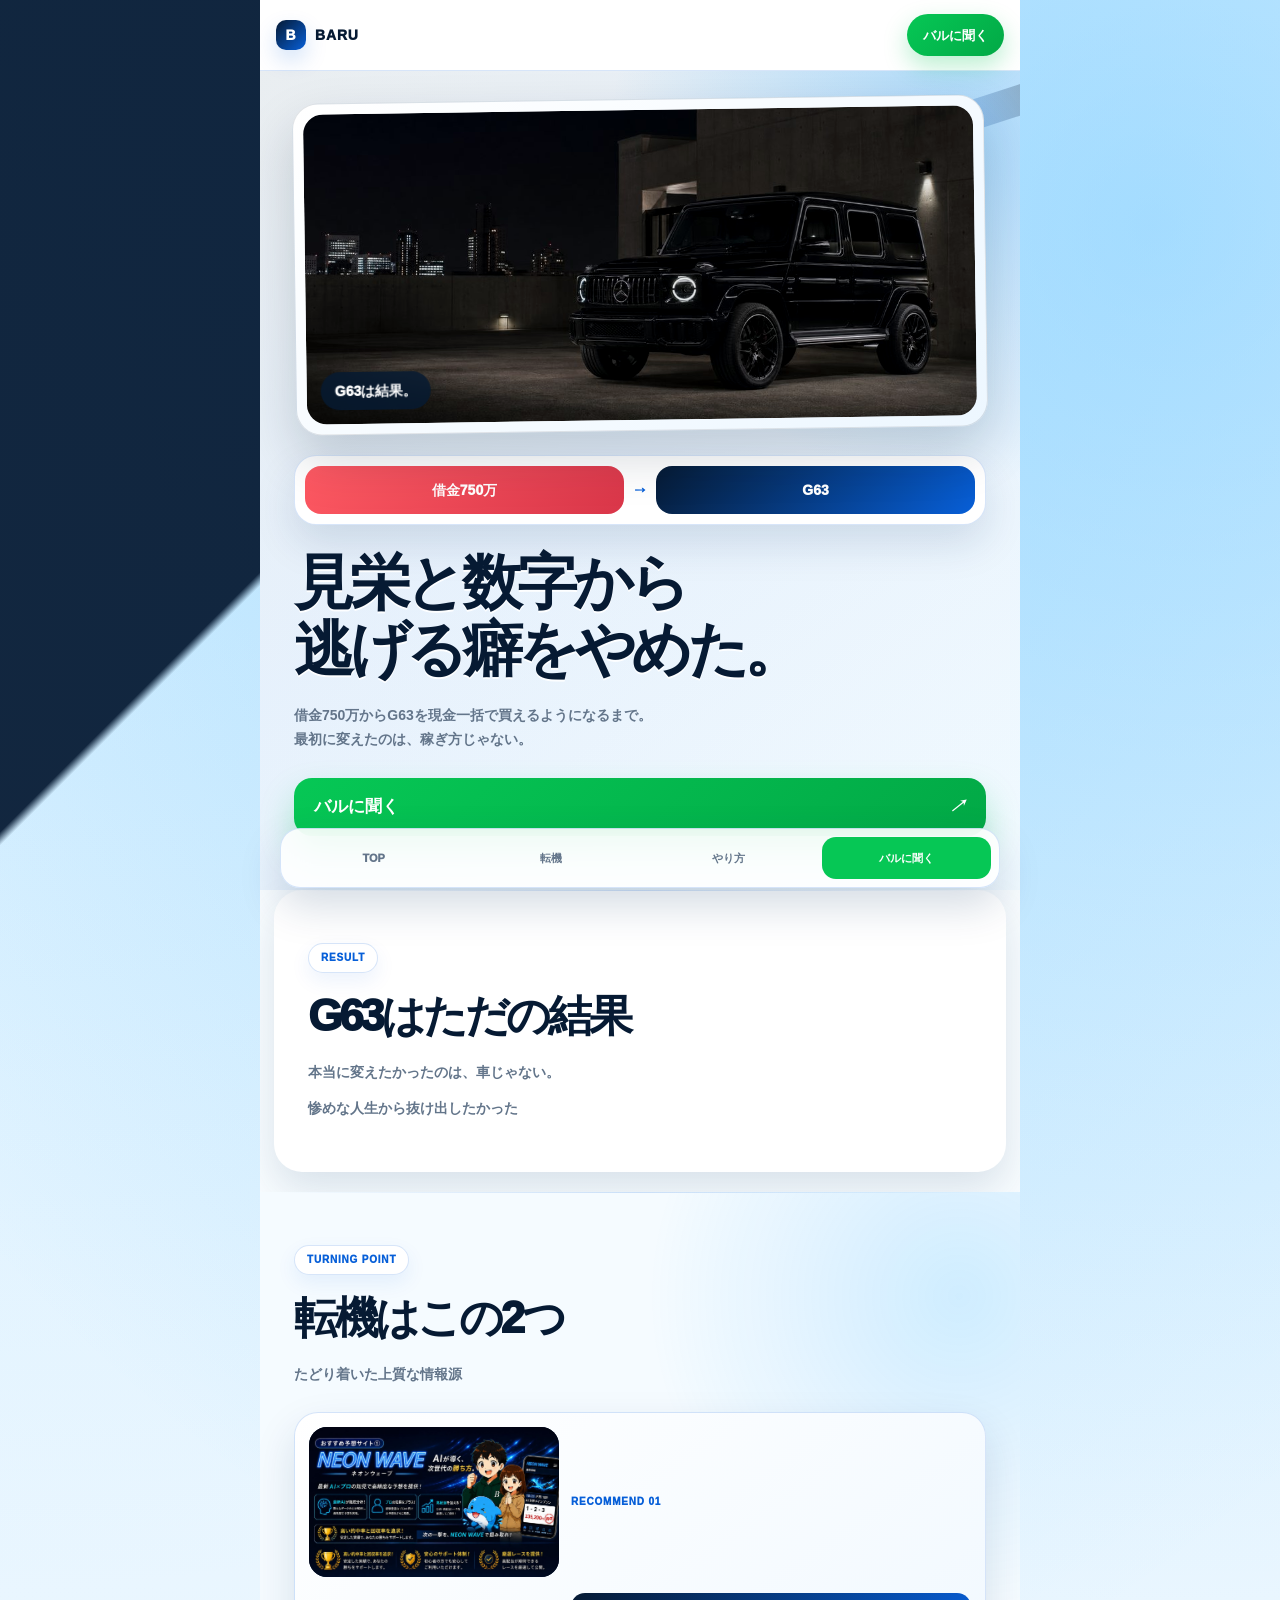
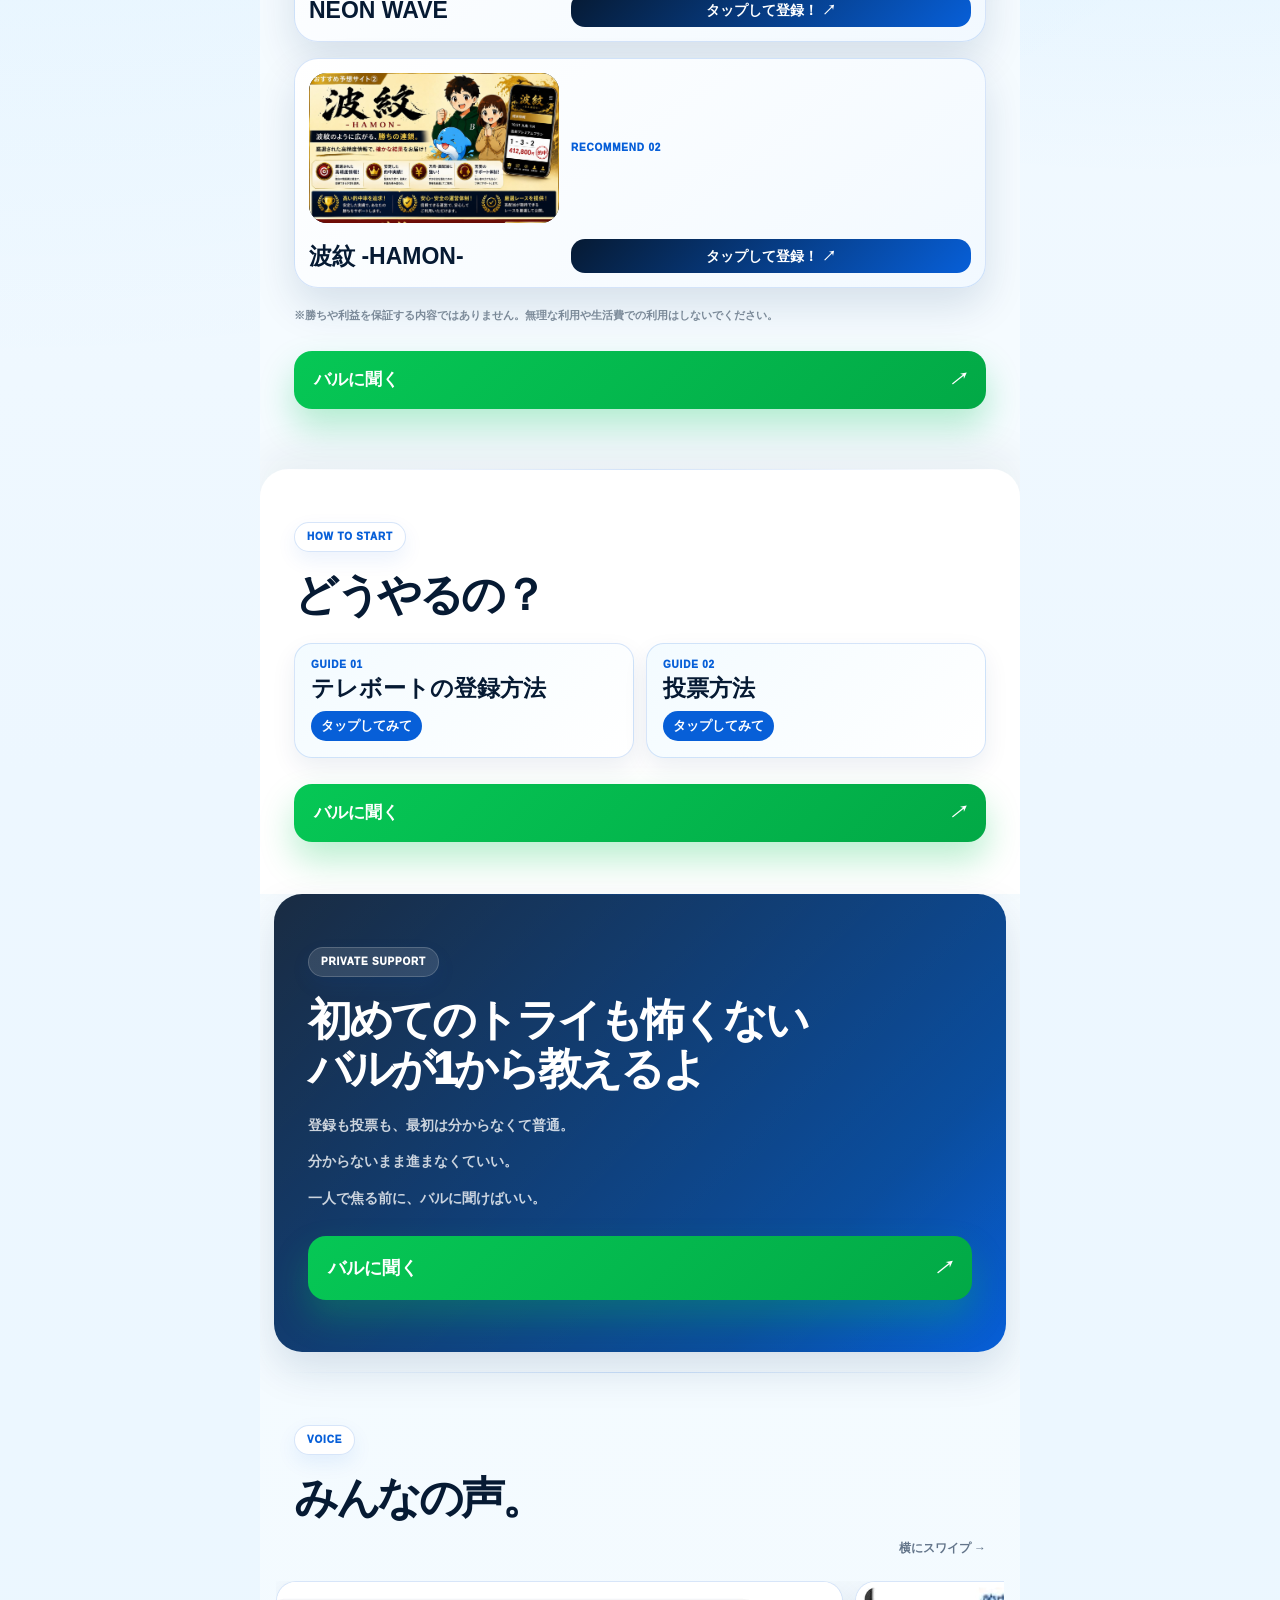
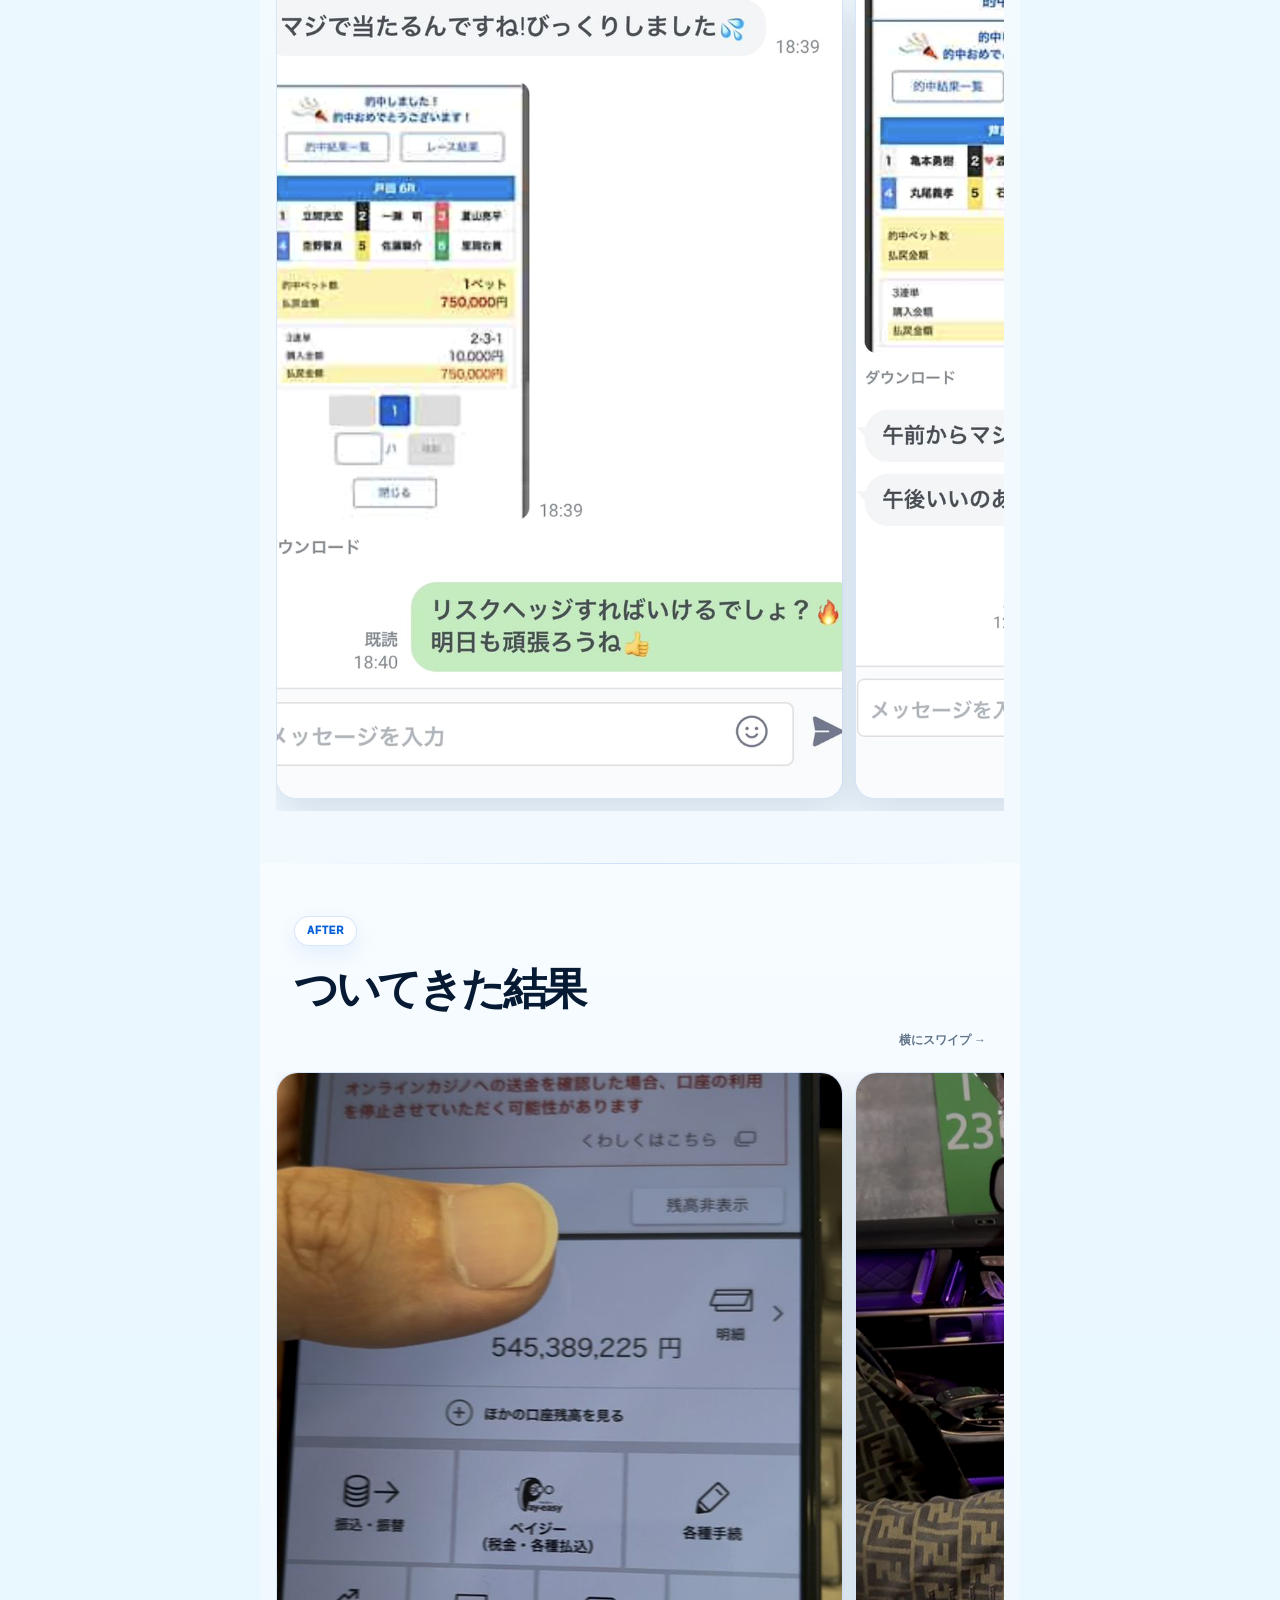
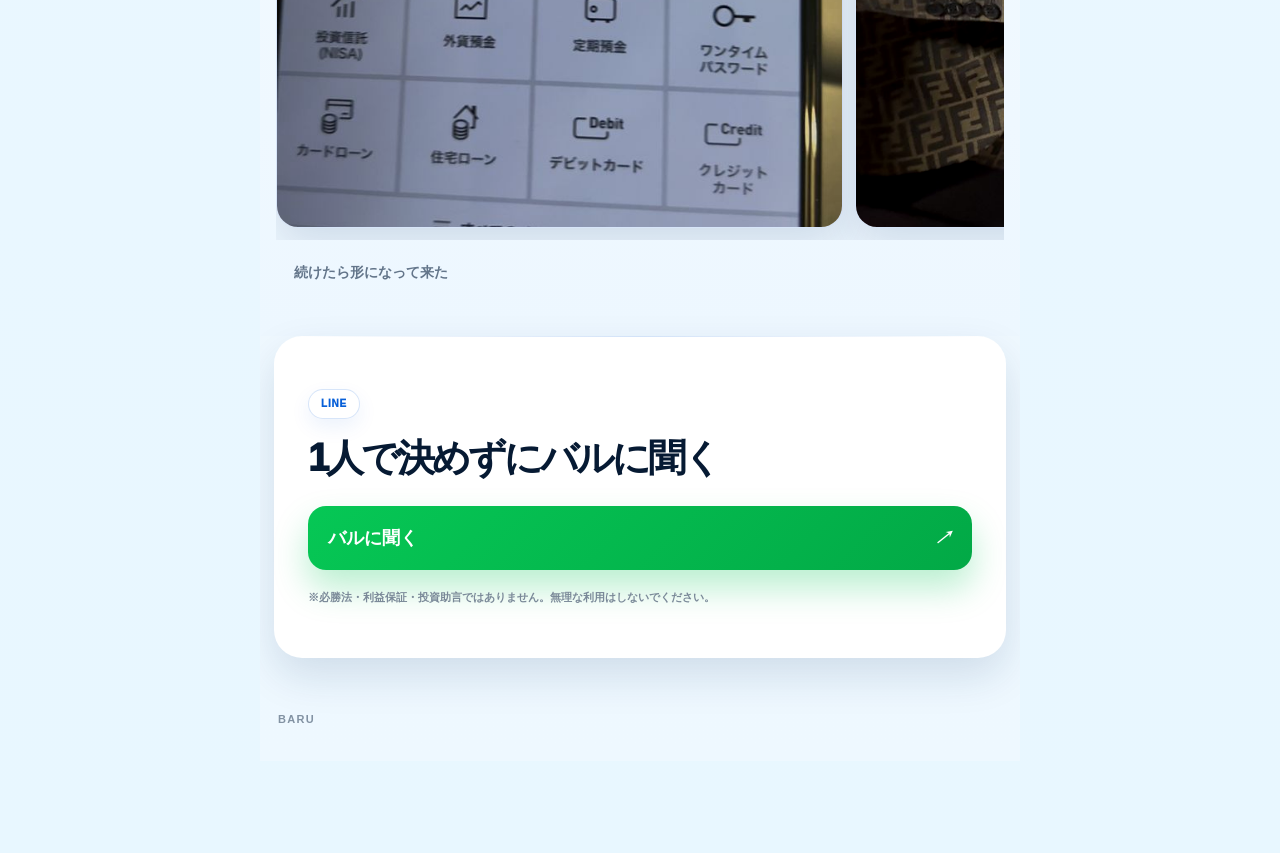
==== index.html @ 42f00b04 "Add files via upload" ====
<!doctype html>
<html lang="ja">
<head>
  <meta charset="utf-8">
  <meta name="viewport" content="width=device-width, initial-scale=1">
  <title>BARU | バルに聞く</title>
  <meta name="description" content="借金750万からG63を現金一括で買えるようになるまで。最初に変えたのは、見栄と数字から逃げる癖だった。">
  <link rel="stylesheet" href="./style.css">
</head>
<body>
  <div class="site-shell">
    <header class="site-header">
      <a class="brand" href="#top"><span>B</span>BARU</a>
      <a class="header-cta" href="https://lin.ee/6KYOaDb" target="_blank" rel="noopener">バルに聞く</a>
    </header>

    <main>
      <section class="hero hero-baru section" id="top">
        <figure class="hero-g63">
          <img src="./hero-g63-v2.jpg" alt="夜のG63">
          <figcaption>G63は結果。</figcaption>
        </figure>
        <div class="hero-ledger">
          <span>借金750万</span>
          <i>→</i>
          <span>G63</span>
        </div>
        <h1>見栄と数字から<br>逃げる癖をやめた。</h1>
        <p class="hero-copy">借金750万からG63を現金一括で買えるようになるまで。<br>最初に変えたのは、稼ぎ方じゃない。</p>
        <a class="primary-cta line-cta" href="https://lin.ee/6KYOaDb" target="_blank" rel="noopener">バルに聞く <i>↗</i></a>
      </section>

      <section class="section result-section">
        <p class="label">RESULT</p>
        <h2>G63はただの結果</h2>
        <div class="copy">
          <p>本当に変えたかったのは、車じゃない。</p>
          <p>惨めな人生から抜け出したかった</p>
        </div>
      </section>

      <section class="section turning-section" id="turning">
        <p class="label">TURNING POINT</p>
        <h2>転機はこの2つ</h2>
        <div class="copy">
          <p>たどり着いた上質な情報源</p>
        </div>

        <div class="recommend-grid">
          <a class="recommend-card" href="https://neon-wave.net/?m=ghxr1" target="_blank" rel="noopener" aria-label="NEON WAVEを見る">
            <figure><img src="./recommend-neon-wave-baru.jpg" alt="NEON WAVE"></figure>
            <small>RECOMMEND 01</small>
            <b>NEON WAVE</b>
            <i>タップして登録！ ↗</i>
          </a>
          <a class="recommend-card recommend-card-top" href="https://hamon-boat.com/?m=hnHxA" target="_blank" rel="noopener" aria-label="波紋を見る">
            <figure><img src="./recommend-hamon-baru.jpg" alt="波紋 HAMON"></figure>
            <small>RECOMMEND 02</small>
            <b>波紋 -HAMON-</b>
            <i>タップして登録！ ↗</i>
          </a>
        </div>
        <p class="safety-note">※勝ちや利益を保証する内容ではありません。無理な利用や生活費での利用はしないでください。</p>
        <a class="primary-cta line-cta" href="https://lin.ee/6KYOaDb" target="_blank" rel="noopener">バルに聞く <i>↗</i></a>
      </section>

      <section class="section how-section" id="how">
        <p class="label">HOW TO START</p>
        <h2>どうやるの？</h2>
        <div class="guide-grid">
          <a class="guide-card" href="./register.html">
            <span>GUIDE 01</span>
            <b>テレボートの登録方法</b>
            <p>タップしてみて</p>
          </a>
          <a class="guide-card" href="./vote.html">
            <span>GUIDE 02</span>
            <b>投票方法</b>
            <p>タップしてみて</p>
          </a>
        </div>
        <a class="primary-cta line-cta" href="https://lin.ee/6KYOaDb" target="_blank" rel="noopener">バルに聞く <i>↗</i></a>
      </section>

      <section class="section support-section" id="support">
        <p class="label">PRIVATE SUPPORT</p>
        <h2>初めてのトライも怖くない<br>バルが1から教えるよ</h2>
        <div class="copy">
          <p>登録も投票も、最初は分からなくて普通。</p>
          <p>分からないまま進まなくていい。</p>
          <p>一人で焦る前に、バルに聞けばいい。</p>
        </div>
        <a class="primary-cta line-cta large" href="https://lin.ee/6KYOaDb" target="_blank" rel="noopener">バルに聞く <i>↗</i></a>
      </section>

      <section class="section voices-section">
        <p class="label">VOICE</p>
        <h2>みんなの声。</h2>
        <p class="swipe-hint">横にスワイプ →</p>
        <div class="voice-slider">
          <figure class="voice-card voice-image-card">
            <img src="./voice-hit-01.jpg" alt="利用者の声 1">
          </figure>
          <figure class="voice-card voice-image-card">
            <img src="./voice-hit-02.jpg" alt="利用者の声 2">
          </figure>
          <figure class="voice-card voice-image-card">
            <img src="./voice-hit-03.jpg" alt="利用者の声 3">
          </figure>
          <figure class="voice-card voice-image-card">
            <img src="./voice-hit-04.jpg" alt="利用者の声 4">
          </figure>
        </div>
      </section>

      <section class="section view-section">
        <p class="label">AFTER</p>
        <h2>ついてきた結果</h2>
        <p class="swipe-hint">横にスワイプ →</p>
        <div class="result-slider">
          <figure class="result-card">
            <img src="./result-balance.jpg" alt="残高画面">
          </figure>
          <figure class="result-card">
            <img src="./result-g63-interior.jpg" alt="G63の車内">
          </figure>
          <figure class="result-card">
            <img src="./result-luxury-items.jpg" alt="バッグと時計">
          </figure>
          <figure class="result-card">
            <img src="./result-cash.jpg" alt="現金の束">
          </figure>
        </div>
        <div class="copy">
          <p>続けたら形になって来た</p>
        </div>
      </section>

      <section class="section final-section">
        <p class="label">LINE</p>
        <h2 class="one-line">1人で決めずにバルに聞く</h2>
        <a class="primary-cta line-cta large" href="https://lin.ee/6KYOaDb" target="_blank" rel="noopener">バルに聞く <i>↗</i></a>
        <p class="safety-note">※必勝法・利益保証・投資助言ではありません。無理な利用はしないでください。</p>
      </section>
    </main>

    <footer class="footer">BARU</footer>
  </div>

  <nav class="bottom-nav" aria-label="固定ナビ">
    <a href="#top">TOP</a>
    <a href="#turning">転機</a>
    <a href="#how">やり方</a>
    <a class="win" href="https://lin.ee/6KYOaDb" target="_blank" rel="noopener">バルに聞く</a>
  </nav>
</body>
</html>
---- style.css ----
:root{
  --bg:#edf7ff;
  --bg2:#f9fdff;
  --card:#ffffff;
  --navy:#061a33;
  --navy2:#073160;
  --blue:#075fd8;
  --blue2:#0aa0ff;
  --sky:#dff4ff;
  --text:#10243c;
  --muted:#63758a;
  --line:#06c755;
  --red:#e94f52;
  --border:rgba(7,95,216,.16);
  --shadow:0 18px 42px rgba(7,49,96,.13);
  --deepShadow:0 24px 52px rgba(6,26,51,.18);
  --font:"BIZ UDPGothic","Yu Gothic UI","Yu Gothic",Meiryo,sans-serif;
}
*{box-sizing:border-box}
html{scroll-behavior:smooth}
body{
  margin:0;
  color:var(--text);
  background:
    linear-gradient(135deg,rgba(6,26,51,.94) 0 12%,transparent 12.2%),
    radial-gradient(circle at 90% 4%,rgba(10,160,255,.30),transparent 28%),
    radial-gradient(circle at 0 0,rgba(10,160,255,.18),transparent 34%),
    linear-gradient(180deg,var(--bg2) 0%,var(--bg) 42%,#e8f7ff 100%);
  font-family:var(--font);
  font-weight:700;
  line-height:1.72;
  overflow-x:hidden;
  padding-bottom:92px;
}
a{color:inherit;text-decoration:none}
img{display:block;max-width:100%}
h1,h2,p{margin:0}
h1,h2{
  color:var(--navy);
  font-family:var(--font);
  font-weight:950;
  letter-spacing:-.075em;
  line-height:1.12;
}
h1{font-size:clamp(40px,12vw,60px)}
h2{font-size:clamp(30px,9.4vw,44px)}

.site-shell{
  width:min(100%,480px);
  margin:0 auto;
  overflow:hidden;
  background:linear-gradient(180deg,#fbfeff,#eef8ff);
}
.site-header{
  position:sticky;
  top:0;
  z-index:20;
  display:flex;
  align-items:center;
  justify-content:space-between;
  padding:14px 16px;
  background:rgba(255,255,255,.88);
  backdrop-filter:blur(14px);
  border-bottom:1px solid var(--border);
}
.brand{
  display:flex;
  align-items:center;
  gap:9px;
  color:var(--navy);
  font:950 14px/1 var(--font);
  letter-spacing:.06em;
}
.brand span{
  display:grid;
  place-items:center;
  width:30px;
  height:30px;
  border-radius:10px;
  color:#fff;
  background:linear-gradient(135deg,var(--navy),var(--blue));
  box-shadow:0 10px 22px rgba(7,95,216,.18);
}
.header-cta{
  display:grid;
  place-items:center;
  min-height:42px;
  padding:0 16px;
  border-radius:999px;
  color:#fff;
  background:linear-gradient(135deg,var(--line),#02a946);
  box-shadow:0 10px 24px rgba(6,199,85,.28);
  font:950 13px/1 var(--font);
}

.section{
  position:relative;
  padding:52px 18px;
}
.section:not(.hero)::before{
  content:"";
  position:absolute;
  left:18px;
  right:18px;
  top:0;
  height:1px;
  background:linear-gradient(90deg,transparent,rgba(7,95,216,.18),transparent);
}
.hero{
  padding:28px 18px 54px;
  background:
    linear-gradient(145deg,rgba(6,26,51,.07),rgba(7,95,216,.08) 46%,rgba(10,160,255,.035)),
    radial-gradient(circle at 92% 8%,rgba(10,160,255,.28),transparent 34%);
}
.hero::before{
  content:"";
  position:absolute;
  top:22px;
  right:-70px;
  width:190px;
  height:30px;
  transform:rotate(-18deg);
  background:linear-gradient(90deg,transparent,rgba(7,95,216,.18),rgba(6,26,51,.24),transparent);
}
.hero-g63{
  position:relative;
  margin:0 0 24px;
  padding:10px;
  overflow:hidden;
  border-radius:26px;
  background:linear-gradient(145deg,#fff,#edf7ff);
  border:1px solid rgba(6,26,51,.12);
  box-shadow:var(--deepShadow);
  transform:rotate(-.8deg);
}
.hero-g63 img{
  width:100%;
  height:310px;
  object-fit:cover;
  object-position:64% center;
  border-radius:20px;
  filter:brightness(.90) contrast(1.05) saturate(.94);
}
.hero-g63 figcaption{
  position:absolute;
  left:24px;
  bottom:24px;
  z-index:1;
  min-height:38px;
  display:inline-flex;
  align-items:center;
  padding:0 14px;
  border-radius:999px;
  color:#fff;
  background:rgba(6,26,51,.82);
  backdrop-filter:blur(8px);
  font:950 14px/1 var(--font);
}
.hero-ledger{
  display:grid;
  grid-template-columns:1fr auto 1fr;
  align-items:center;
  gap:8px;
  margin:0 0 24px;
  padding:10px;
  border-radius:22px;
  background:#fff;
  border:1px solid var(--border);
  box-shadow:var(--shadow);
}
.hero-ledger span{
  display:grid;
  place-items:center;
  min-height:48px;
  padding:0 8px;
  border-radius:16px;
  color:#fff;
  background:linear-gradient(135deg,var(--navy),var(--blue));
  font:950 14px/1 var(--font);
}
.hero-ledger span:first-child{background:linear-gradient(135deg,#ff5a63,#d93649)}
.hero-ledger i{color:var(--blue);font-style:normal;font-weight:950}
.hero h1{
  color:var(--navy);
  text-shadow:0 2px 0 rgba(255,255,255,.9);
}
.hero-copy,.copy{
  margin-top:20px;
  color:var(--muted);
  font-size:14px;
}
.copy p+p{margin-top:12px}

.label{
  display:inline-flex;
  align-items:center;
  min-height:30px;
  margin:0 0 18px;
  padding:6px 12px;
  border-radius:999px;
  color:var(--blue);
  background:#fff;
  border:1px solid var(--border);
  box-shadow:0 8px 20px rgba(7,95,216,.08);
  font:950 10px/1 var(--font);
  letter-spacing:.08em;
}
.label::after{display:none}
.primary-cta{
  display:flex;
  align-items:center;
  justify-content:space-between;
  gap:18px;
  min-height:58px;
  margin-top:26px;
  padding:0 20px;
  border-radius:18px;
  color:#fff;
  background:linear-gradient(135deg,var(--line),#02a946);
  box-shadow:0 18px 34px rgba(6,199,85,.28);
  font:950 17px/1 var(--font);
}
.primary-cta.large{min-height:64px;font-size:18px}
.secondary-cta{
  display:flex;
  align-items:center;
  justify-content:space-between;
  gap:18px;
  min-height:56px;
  margin-top:14px;
  padding:0 18px;
  border-radius:18px;
  color:var(--blue);
  background:#fff;
  border:1px solid var(--border);
  box-shadow:0 10px 24px rgba(7,49,96,.08);
  font:950 15px/1 var(--font);
}
.teleboat-cta{
  color:#fff;
  background:linear-gradient(135deg,var(--navy),var(--blue));
  border-color:rgba(7,95,216,.24);
  box-shadow:0 16px 34px rgba(7,95,216,.22);
}

.result-section,.support-section,.final-section{
  margin:0 14px 20px;
  border-radius:28px;
  background:#fff;
  box-shadow:var(--shadow);
}
.result-section h2,.turning-section h2,.how-section h2,.support-section h2,.voices-section h2,.view-section h2,.final-section h2{
  color:var(--navy);
}
.turning-section{
  background:
    radial-gradient(circle at 92% 12%,rgba(10,160,255,.16),transparent 30%),
    #f5fbff;
}
.recommend-grid{
  display:grid;
  gap:16px;
  margin-top:26px;
}
.recommend-card{
  display:grid;
  grid-template-columns:1fr;
  gap:12px;
  min-height:0;
  padding:12px;
  border-radius:24px;
  background:linear-gradient(145deg,#fff,#f2f9ff);
  border:1px solid var(--border);
  box-shadow:var(--shadow);
}
.recommend-card figure{
  margin:0;
  overflow:hidden;
  border-radius:18px;
  background:#061a33;
}
.recommend-card img{
  width:100%;
  height:190px;
  object-fit:cover;
  object-position:center top;
}
.recommend-card small,.guide-card span{
  color:var(--blue);
  font:950 10px/1 var(--font);
  letter-spacing:.08em;
}
.recommend-card b,.guide-card b{
  display:block;
  margin-top:5px;
  color:var(--navy);
  font-size:23px;
  line-height:1.2;
}
.recommend-card p,.guide-card p{color:var(--muted);font-size:13px}
.recommend-card i{
  display:inline-flex;
  align-items:center;
  justify-content:center;
  min-height:34px;
  width:100%;
  margin-top:4px;
  padding:0 14px;
  border-radius:14px;
  color:#fff;
  background:linear-gradient(135deg,var(--navy),var(--blue));
  font-style:normal;
  font-weight:950;
  font-size:14px;
}
.recommend-card-top img{object-position:center top}
.safety-note{
  margin-top:18px;
  color:#7a8998;
  font-size:11px;
  line-height:1.7;
}

.how-section{
  margin-top:8px;
  border-radius:28px 28px 0 0;
  background:#fff;
  box-shadow:0 -18px 40px rgba(6,26,51,.06);
}
.guide-grid{
  display:grid;
  gap:12px;
  margin-top:24px;
}
.guide-card{
  display:grid;
  min-height:90px;
  padding:16px;
  border-radius:18px;
  background:linear-gradient(135deg,#f3fbff,#fff);
  border:1px solid var(--border);
  box-shadow:0 10px 24px rgba(7,49,96,.08);
}
.guide-card p{
  margin-top:8px;
  display:inline-flex;
  width:max-content;
  min-height:30px;
  align-items:center;
  padding:0 10px;
  border-radius:999px;
  color:#fff;
  background:var(--blue);
  font-weight:950;
}

.support-section{
  color:#fff;
  background:
    linear-gradient(135deg,rgba(255,255,255,.08),transparent),
    linear-gradient(135deg,var(--navy),#064a9c 76%,var(--blue));
}
.support-section h2,.support-section .label{color:#fff}
.support-section .label{
  background:rgba(255,255,255,.12);
  border-color:rgba(255,255,255,.18);
}
.support-section .copy{color:rgba(255,255,255,.78)}

.swipe-hint{
  margin-top:16px;
  color:var(--muted);
  text-align:right;
  font-size:12px;
}
.voice-slider,.result-slider{
  display:flex;
  gap:12px;
  overflow-x:auto;
  scroll-snap-type:x mandatory;
  margin:22px -18px 0;
  padding:0 18px 12px;
}
.voice-slider::-webkit-scrollbar,.result-slider::-webkit-scrollbar{display:none}
.voice-card{
  flex:0 0 82%;
  scroll-snap-align:start;
  min-height:150px;
  margin:0;
  overflow:hidden;
  border-radius:20px;
  background:#fff;
  box-shadow:var(--shadow);
  border:1px solid var(--border);
}
.voice-image-card{padding:0}
.voice-image-card img{
  width:100%;
  aspect-ratio:9/13;
  object-fit:cover;
  object-position:center top;
  filter:contrast(1.02) saturate(.96);
}
.voice-card small{color:var(--blue);font:950 9px var(--font);letter-spacing:.08em}
.voice-card p{margin-top:18px;font-size:22px;line-height:1.5}
.view-section{
  background:linear-gradient(180deg,#f7fcff,#edf7ff);
}
.result-card{
  flex:0 0 82%;
  scroll-snap-align:start;
  margin:0;
  overflow:hidden;
  border-radius:22px;
  background:#fff;
  box-shadow:var(--shadow);
  border:1px solid var(--border);
}
.result-card img{
  width:100%;
  aspect-ratio:3/4;
  object-fit:cover;
  object-position:center;
  filter:brightness(.92) contrast(1.06) saturate(.95);
}
.result-card:first-child img{object-position:center 34%}
.result-card:nth-child(2) img{object-position:center 44%}
.result-card:nth-child(3) img{object-position:center 38%}
.result-card:nth-child(4) img{object-position:center 42%}
.wide-image{
  margin:24px 0 0;
  overflow:hidden;
  border-radius:22px;
  background:#fff;
  box-shadow:var(--shadow);
}
.wide-image img{
  width:100%;
  height:300px;
  object-fit:cover;
  object-position:center 36%;
}
.one-line{
  font-size:clamp(27px,7vw,38px);
  white-space:nowrap;
  letter-spacing:-.08em;
}
.footer{
  padding:32px 18px;
  color:#8292a3;
  font-size:11px;
  letter-spacing:.12em;
}

.detail-page{
  padding-top:44px;
  background:
    linear-gradient(145deg,rgba(6,26,51,.07),rgba(7,95,216,.08) 46%,rgba(10,160,255,.035));
}
.detail-page h1{
  margin-top:18px;
  color:var(--navy);
  font-size:clamp(36px,10vw,50px);
}
.detail-flow{
  display:grid;
  gap:18px;
  padding-top:24px;
}
.detail-step{
  padding:16px;
  border-radius:24px;
  background:#fff;
  border:1px solid var(--border);
  box-shadow:var(--shadow);
}
.detail-step small{
  display:inline-flex;
  align-items:center;
  min-height:28px;
  padding:0 10px;
  border-radius:999px;
  color:#fff;
  background:linear-gradient(135deg,var(--navy),var(--blue));
  font:950 10px/1 var(--font);
}
.detail-step h2{
  margin-top:12px;
  font-size:clamp(24px,7vw,34px);
  color:var(--navy);
}
.detail-step p{
  margin-top:12px;
  color:var(--muted);
  font-size:13px;
}
.detail-step figure{
  margin:16px 0 0;
  padding:8px;
  border-radius:20px;
  background:#f4f9ff;
  border:1px solid var(--border);
  overflow:hidden;
}
.detail-step img{
  width:100%;
  height:auto;
  border-radius:14px;
}

.bottom-nav{
  position:fixed;
  left:50%;
  bottom:12px;
  z-index:40;
  transform:translateX(-50%);
  width:min(448px,calc(100% - 22px));
  display:grid;
  grid-template-columns:repeat(4,1fr);
  gap:8px;
  padding:8px;
  border-radius:20px;
  background:rgba(255,255,255,.88);
  backdrop-filter:blur(14px);
  box-shadow:0 18px 42px rgba(7,49,96,.17);
  border:1px solid var(--border);
}
.bottom-nav a{
  display:grid;
  place-items:center;
  min-height:42px;
  border-radius:14px;
  color:var(--muted);
  font-size:11px;
  font-weight:950;
}
.bottom-nav .win{
  color:#fff;
  background:var(--line);
}

@media (min-width:760px){
  .site-shell{width:min(100%,760px)}
  .section{padding-left:34px;padding-right:34px}
  .guide-grid{grid-template-columns:1fr 1fr}
  .recommend-grid{grid-template-columns:1fr}
  .recommend-card{
    grid-template-columns:250px 1fr;
    align-items:center;
    padding:14px;
  }
  .recommend-card img{
    height:150px;
  }
  .bottom-nav{width:min(720px,calc(100% - 40px))}
}
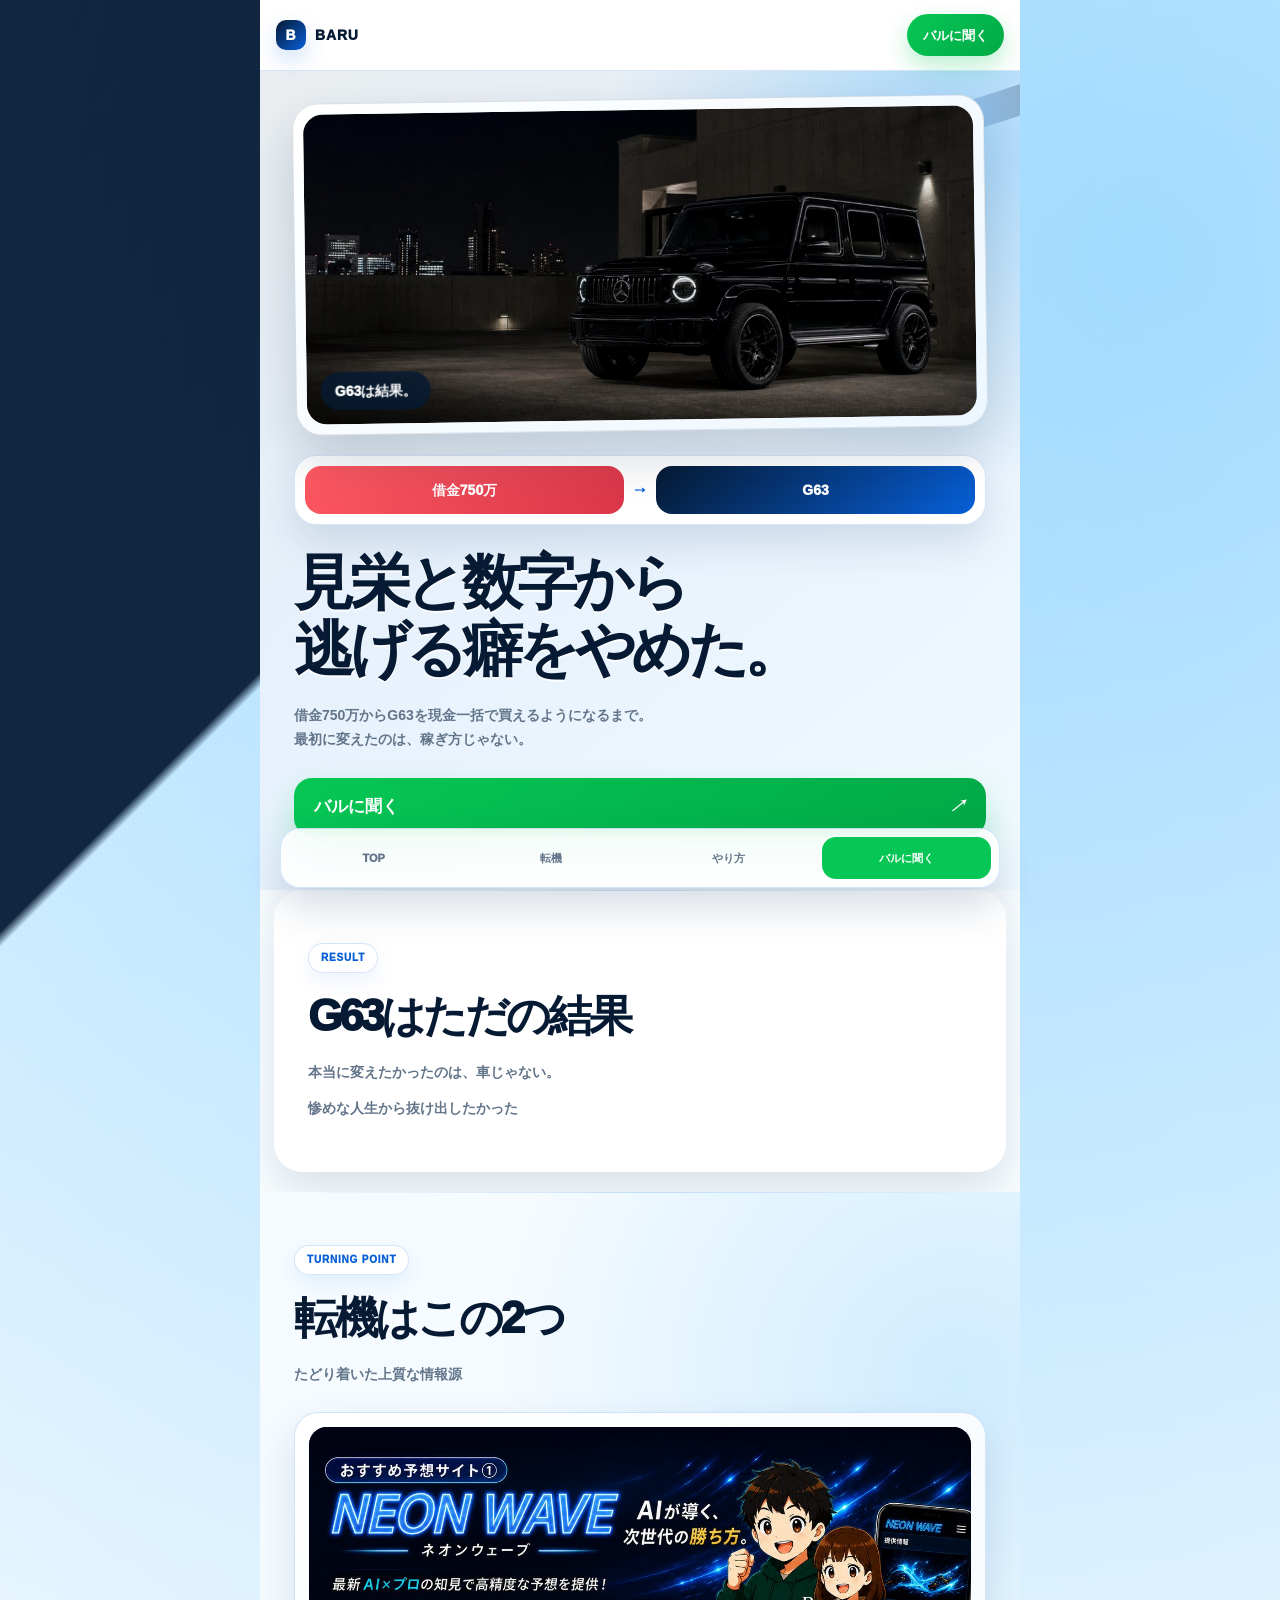
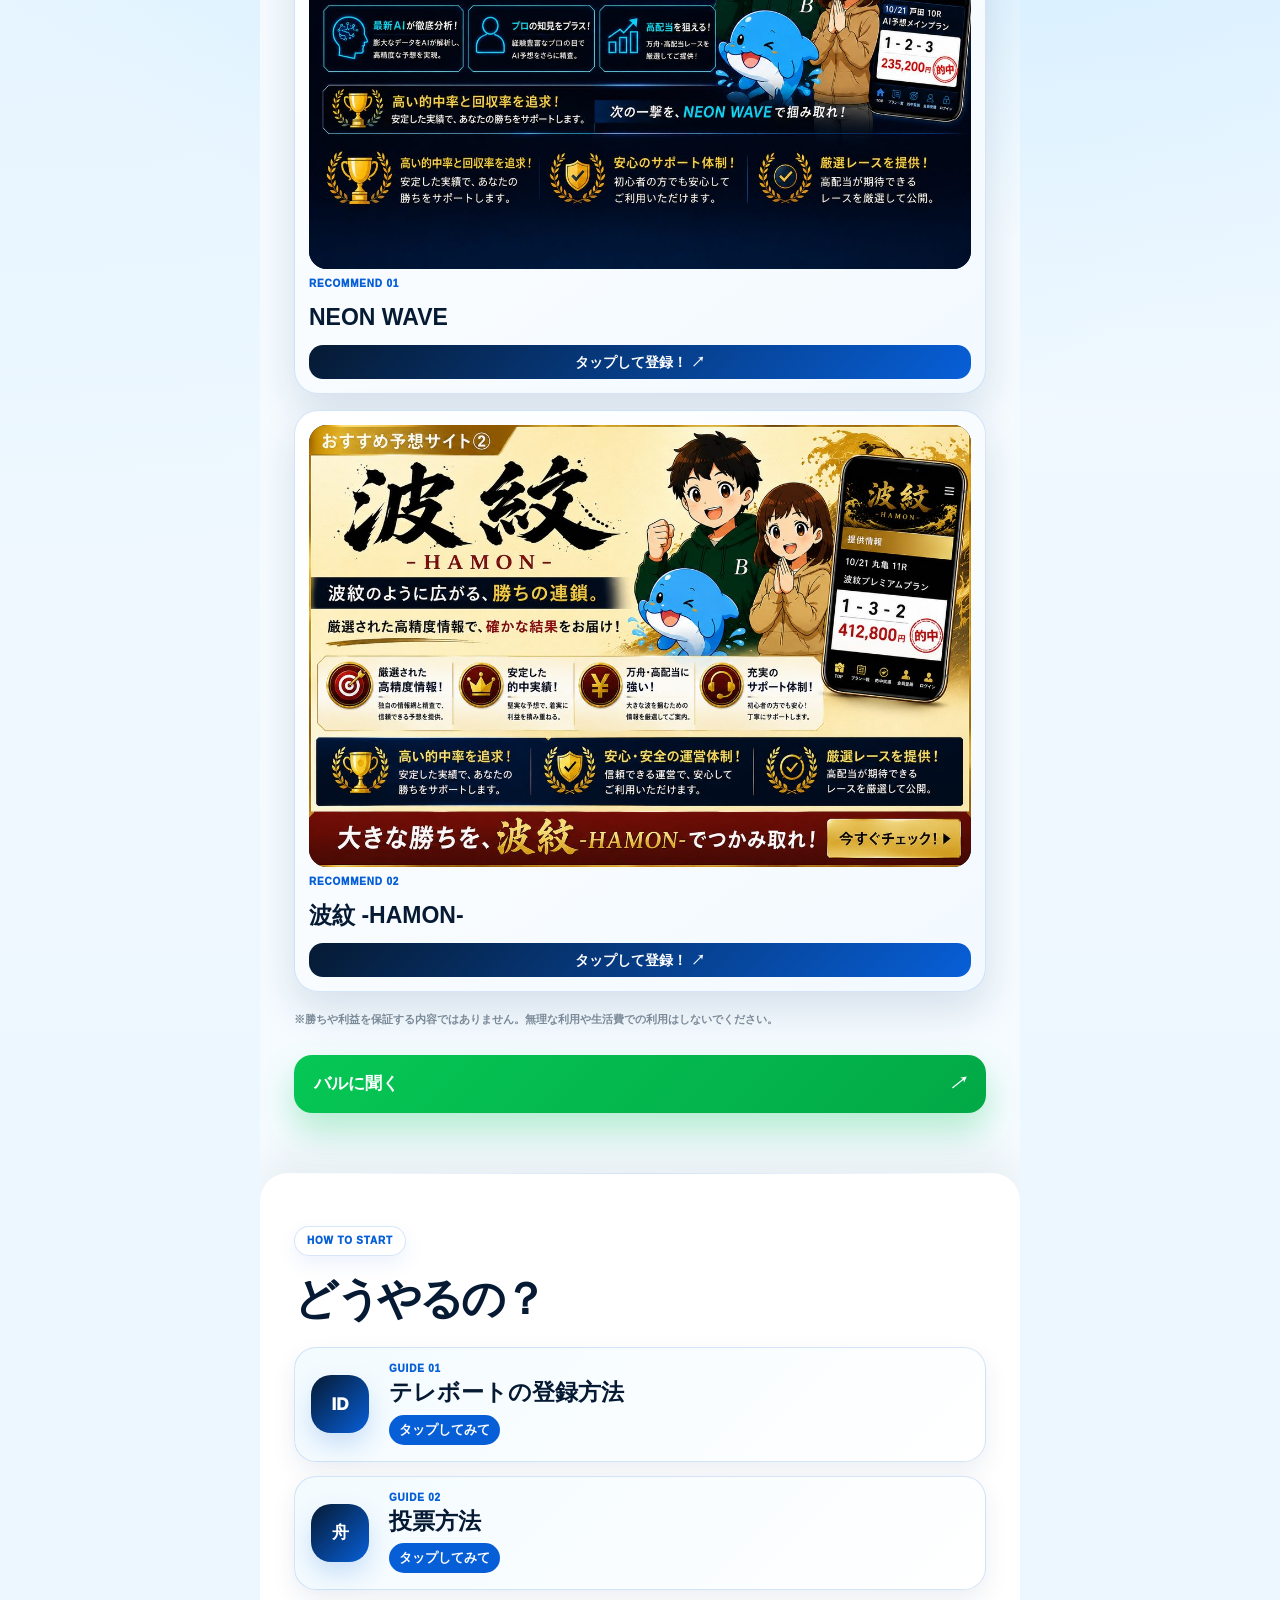
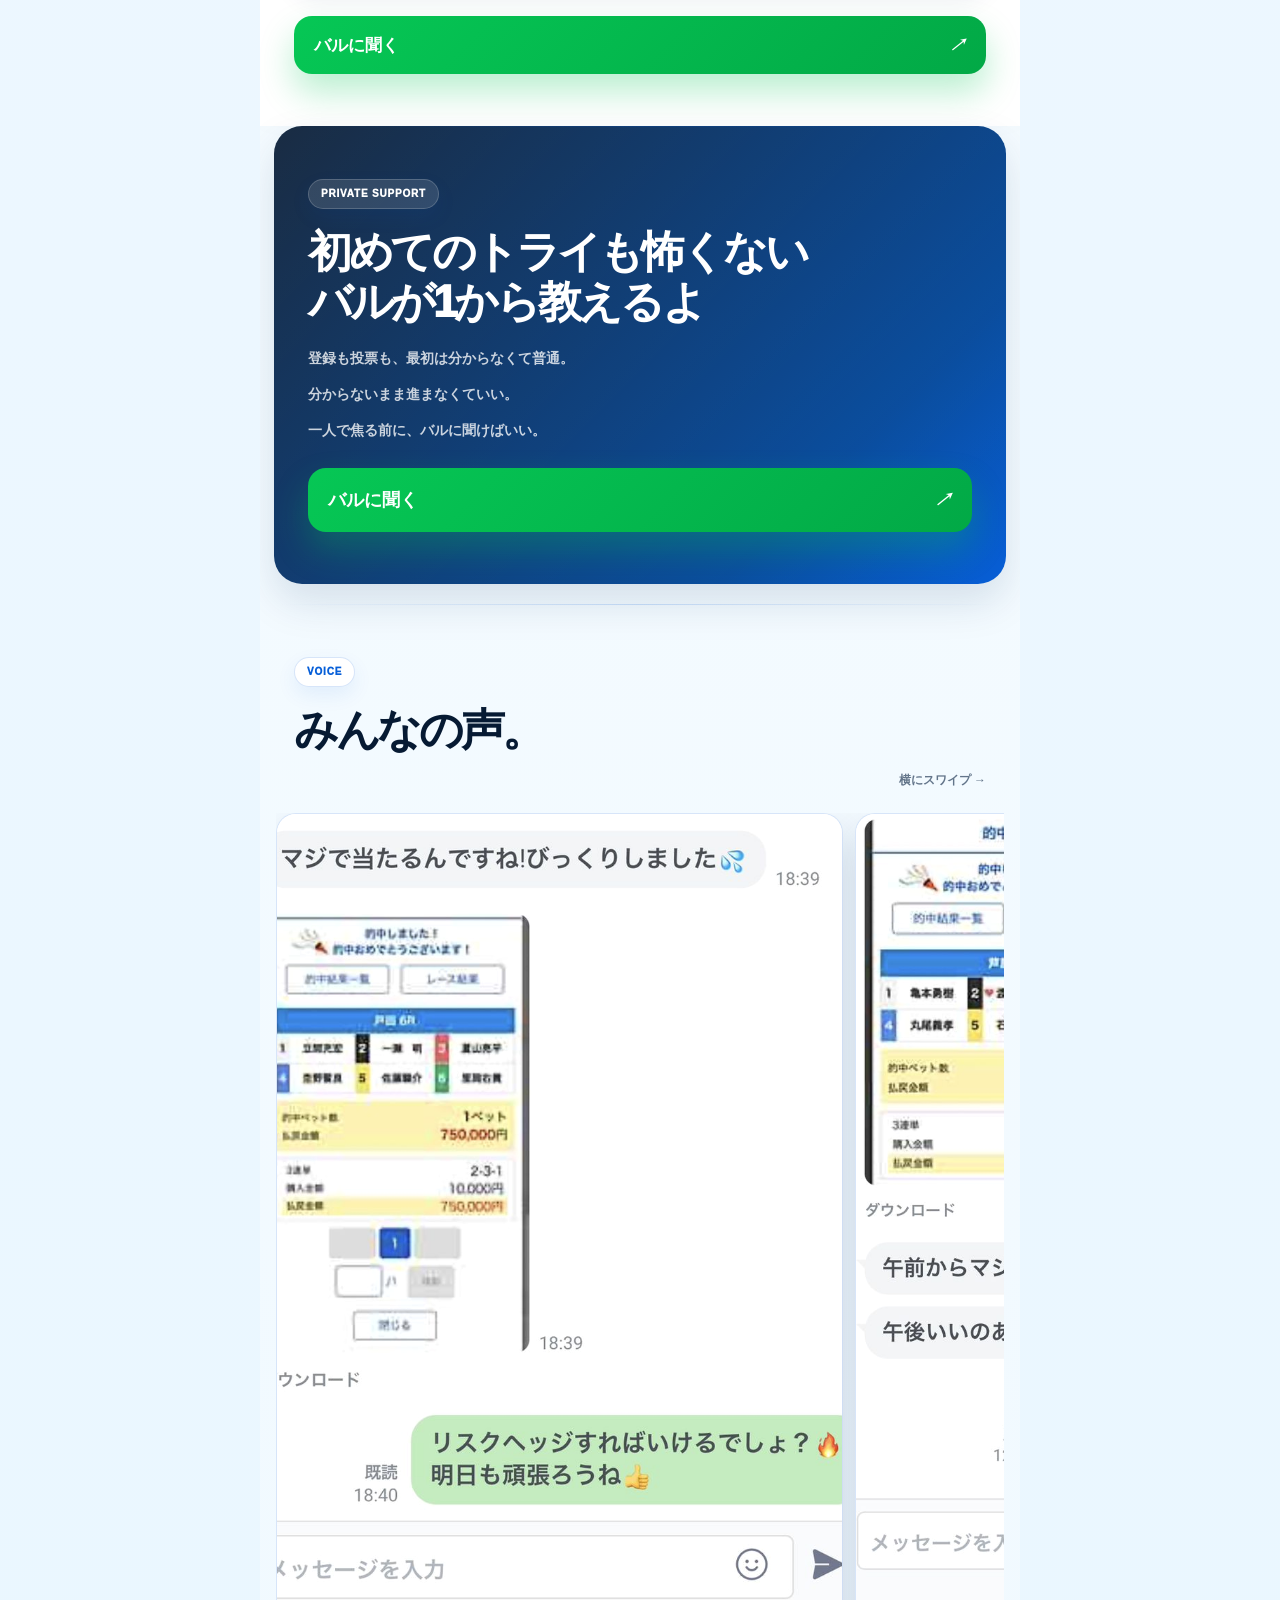
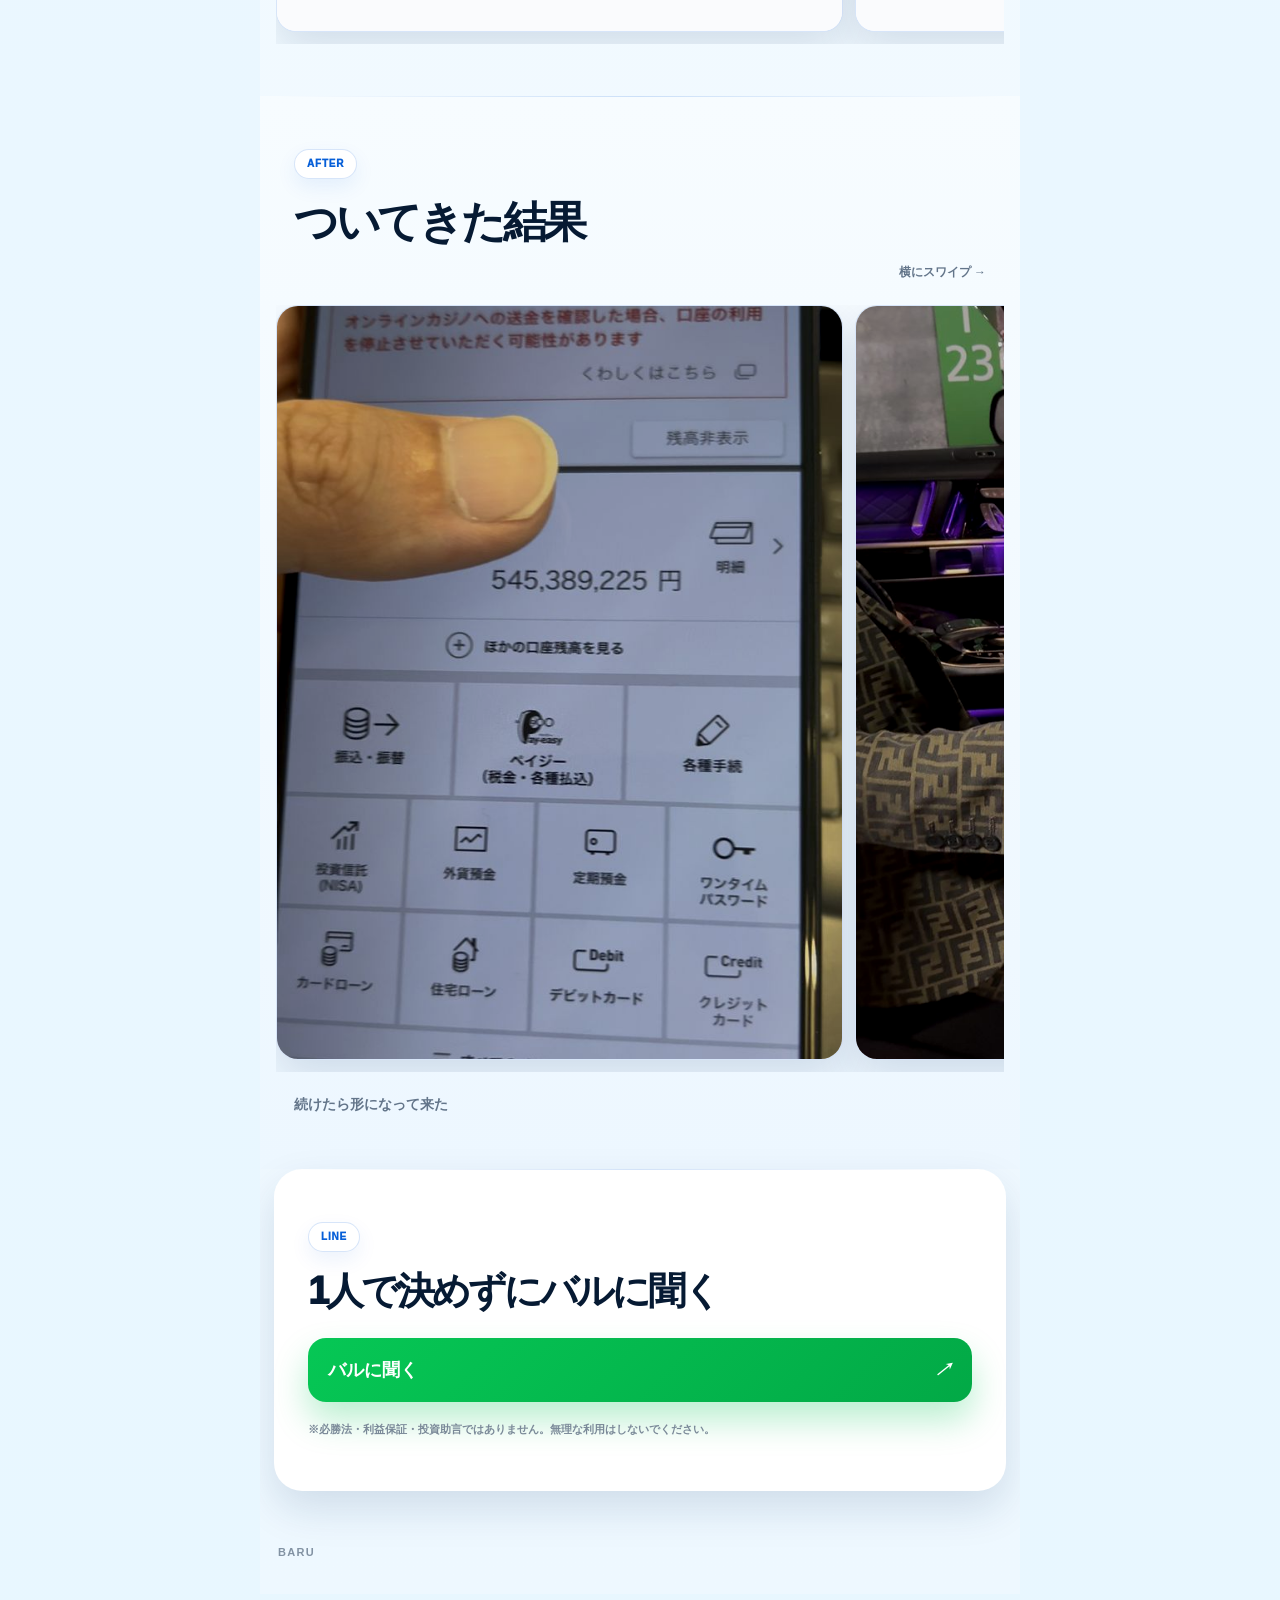
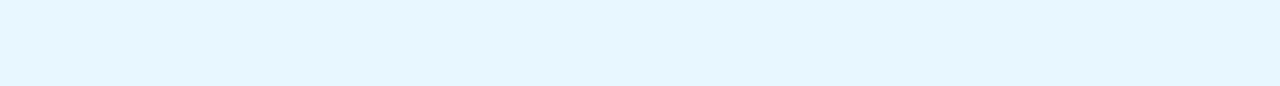
==== commit ca488e2a: "Add files via upload" ====
--- a/index.html
+++ b/index.html
@@ -66,19 +66,21 @@
 
       <section class="section how-section" id="how">
         <p class="label">HOW TO START</p>
-        <h2>どうやるの？</h2>
-        <div class="guide-grid">
-          <a class="guide-card" href="./register.html">
-            <span>GUIDE 01</span>
-            <b>テレボートの登録方法</b>
-            <p>タップしてみて</p>
-          </a>
-          <a class="guide-card" href="./vote.html">
-            <span>GUIDE 02</span>
-            <b>投票方法</b>
-            <p>タップしてみて</p>
-          </a>
-        </div>
+        <h2>どうやるの？</h2>
+        <div class="guide-grid">
+          <a class="guide-card" href="./register.html">
+            <span class="guide-icon" aria-hidden="true">ID</span>
+            <span class="guide-label">GUIDE 01</span>
+            <b>テレボートの登録方法</b>
+            <p>タップしてみて</p>
+          </a>
+          <a class="guide-card" href="./vote.html">
+            <span class="guide-icon" aria-hidden="true">舟</span>
+            <span class="guide-label">GUIDE 02</span>
+            <b>投票方法</b>
+            <p>タップしてみて</p>
+          </a>
+        </div>
         <a class="primary-cta line-cta" href="https://lin.ee/6KYOaDb" target="_blank" rel="noopener">バルに聞く <i>↗</i></a>
       </section>
 
--- a/style.css
+++ b/style.css
@@ -262,13 +262,13 @@
   gap:16px;
   margin-top:26px;
 }
-.recommend-card{
-  display:grid;
-  grid-template-columns:1fr;
-  gap:12px;
-  min-height:0;
-  padding:12px;
-  border-radius:24px;
+.recommend-card{
+  display:grid;
+  grid-template-columns:1fr;
+  gap:10px;
+  min-height:0;
+  padding:12px;
+  border-radius:24px;
   background:linear-gradient(145deg,#fff,#f2f9ff);
   border:1px solid var(--border);
   box-shadow:var(--shadow);
@@ -279,17 +279,17 @@
   border-radius:18px;
   background:#061a33;
 }
-.recommend-card img{
-  width:100%;
-  height:190px;
-  object-fit:cover;
-  object-position:center top;
-}
-.recommend-card small,.guide-card span{
-  color:var(--blue);
-  font:950 10px/1 var(--font);
-  letter-spacing:.08em;
-}
+.recommend-card img{
+  width:100%;
+  height:auto;
+  object-fit:contain;
+  object-position:center top;
+}
+.recommend-card small,.guide-card .guide-label{
+  color:var(--blue);
+  font:950 10px/1 var(--font);
+  letter-spacing:.08em;
+}
 .recommend-card b,.guide-card b{
   display:block;
   margin-top:5px;
@@ -327,23 +327,40 @@
   background:#fff;
   box-shadow:0 -18px 40px rgba(6,26,51,.06);
 }
-.guide-grid{
-  display:grid;
-  gap:12px;
-  margin-top:24px;
-}
-.guide-card{
-  display:grid;
-  min-height:90px;
-  padding:16px;
-  border-radius:18px;
-  background:linear-gradient(135deg,#f3fbff,#fff);
-  border:1px solid var(--border);
-  box-shadow:0 10px 24px rgba(7,49,96,.08);
-}
-.guide-card p{
-  margin-top:8px;
-  display:inline-flex;
+.guide-grid{
+  display:grid;
+  grid-template-columns:1fr;
+  gap:14px;
+  margin-top:24px;
+}
+.guide-card{
+  display:grid;
+  grid-template-columns:64px 1fr;
+  align-items:center;
+  column-gap:14px;
+  min-height:112px;
+  padding:16px;
+  border-radius:22px;
+  background:linear-gradient(135deg,#f3fbff,#fff);
+  border:1px solid var(--border);
+  box-shadow:0 10px 24px rgba(7,49,96,.08);
+}
+.guide-icon{
+  grid-row:1 / 4;
+  display:grid;
+  place-items:center;
+  width:58px;
+  height:58px;
+  border-radius:20px;
+  color:#fff;
+  background:linear-gradient(135deg,var(--navy),var(--blue));
+  box-shadow:0 12px 26px rgba(7,95,216,.18);
+  font:950 17px/1 var(--font);
+  letter-spacing:0;
+}
+.guide-card p{
+  margin-top:8px;
+  display:inline-flex;
   width:max-content;
   min-height:30px;
   align-items:center;
@@ -539,18 +556,11 @@
   background:var(--line);
 }
 
-@media (min-width:760px){
-  .site-shell{width:min(100%,760px)}
-  .section{padding-left:34px;padding-right:34px}
-  .guide-grid{grid-template-columns:1fr 1fr}
-  .recommend-grid{grid-template-columns:1fr}
-  .recommend-card{
-    grid-template-columns:250px 1fr;
-    align-items:center;
-    padding:14px;
-  }
-  .recommend-card img{
-    height:150px;
-  }
-  .bottom-nav{width:min(720px,calc(100% - 40px))}
-}
+@media (min-width:760px){
+  .site-shell{width:min(100%,760px)}
+  .section{padding-left:34px;padding-right:34px}
+  .guide-grid{grid-template-columns:1fr}
+  .recommend-grid{grid-template-columns:1fr}
+  .recommend-card{padding:14px}
+  .bottom-nav{width:min(720px,calc(100% - 40px))}
+}
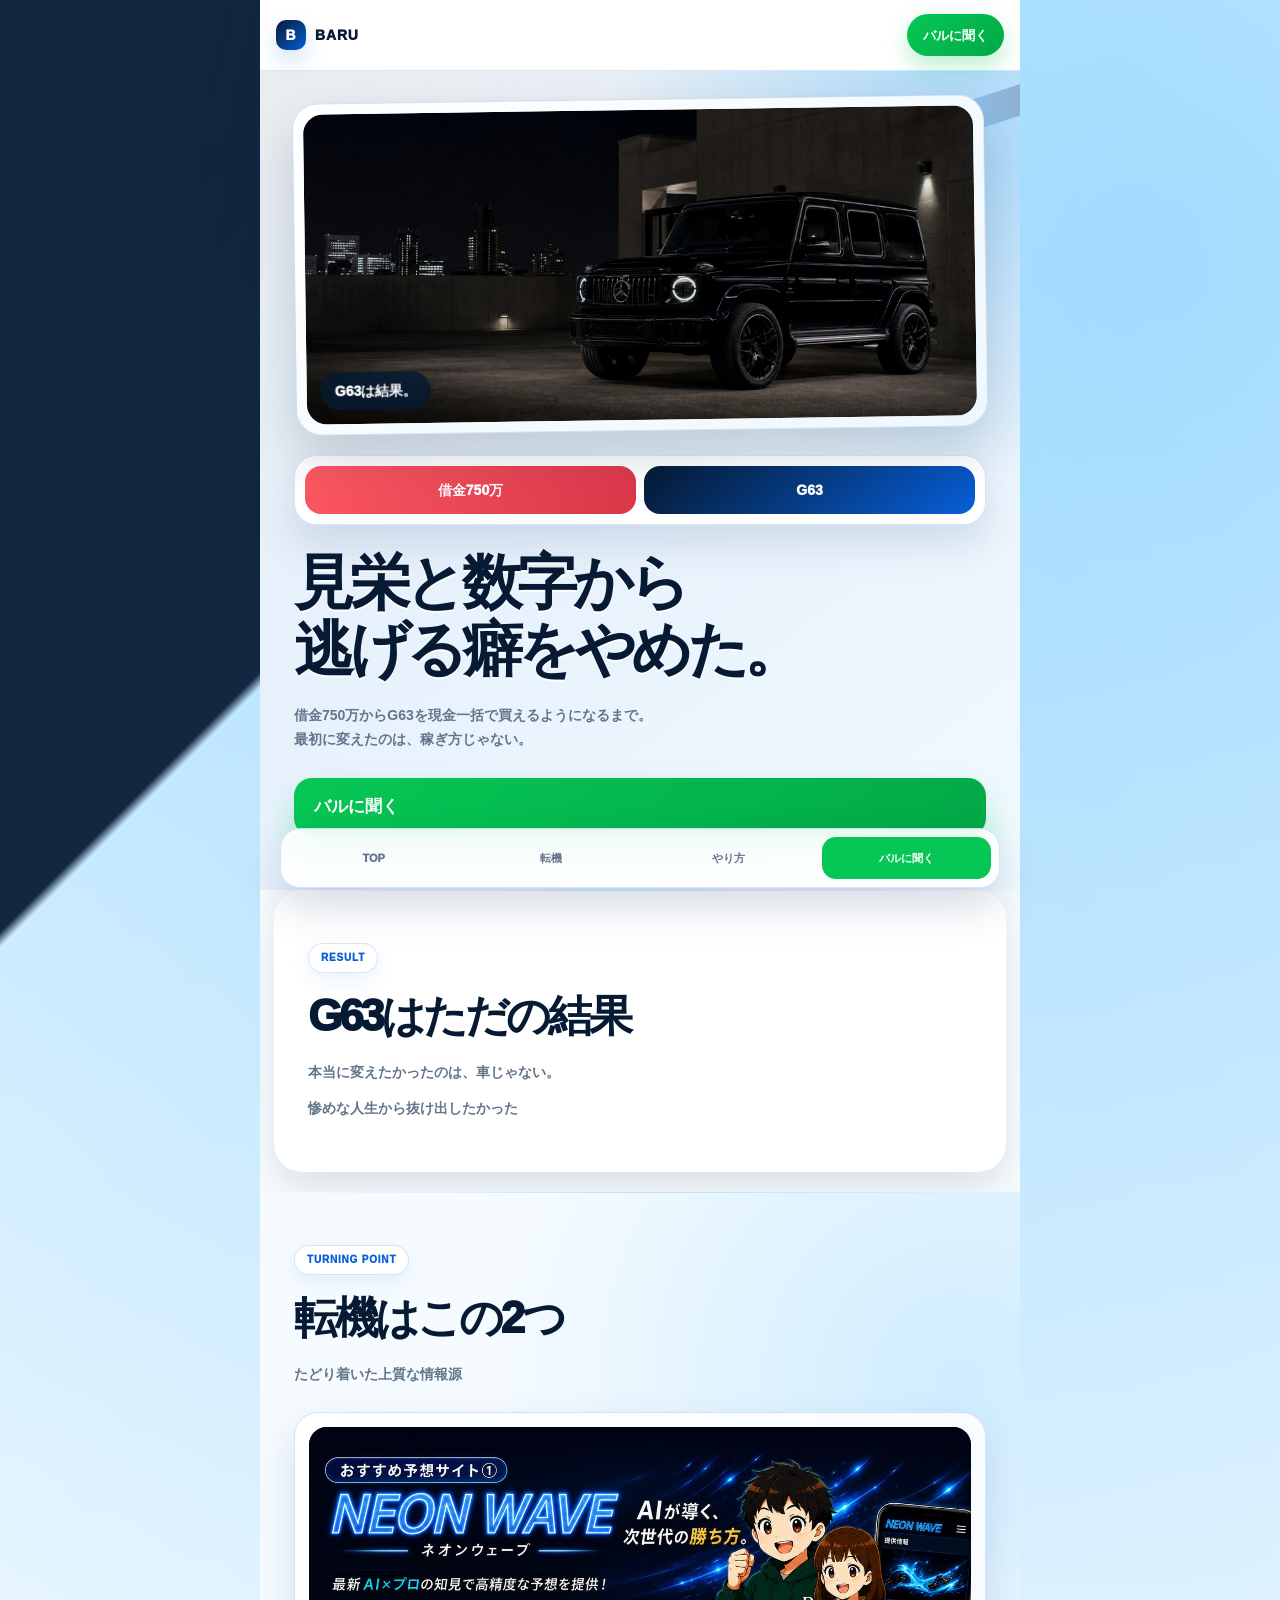
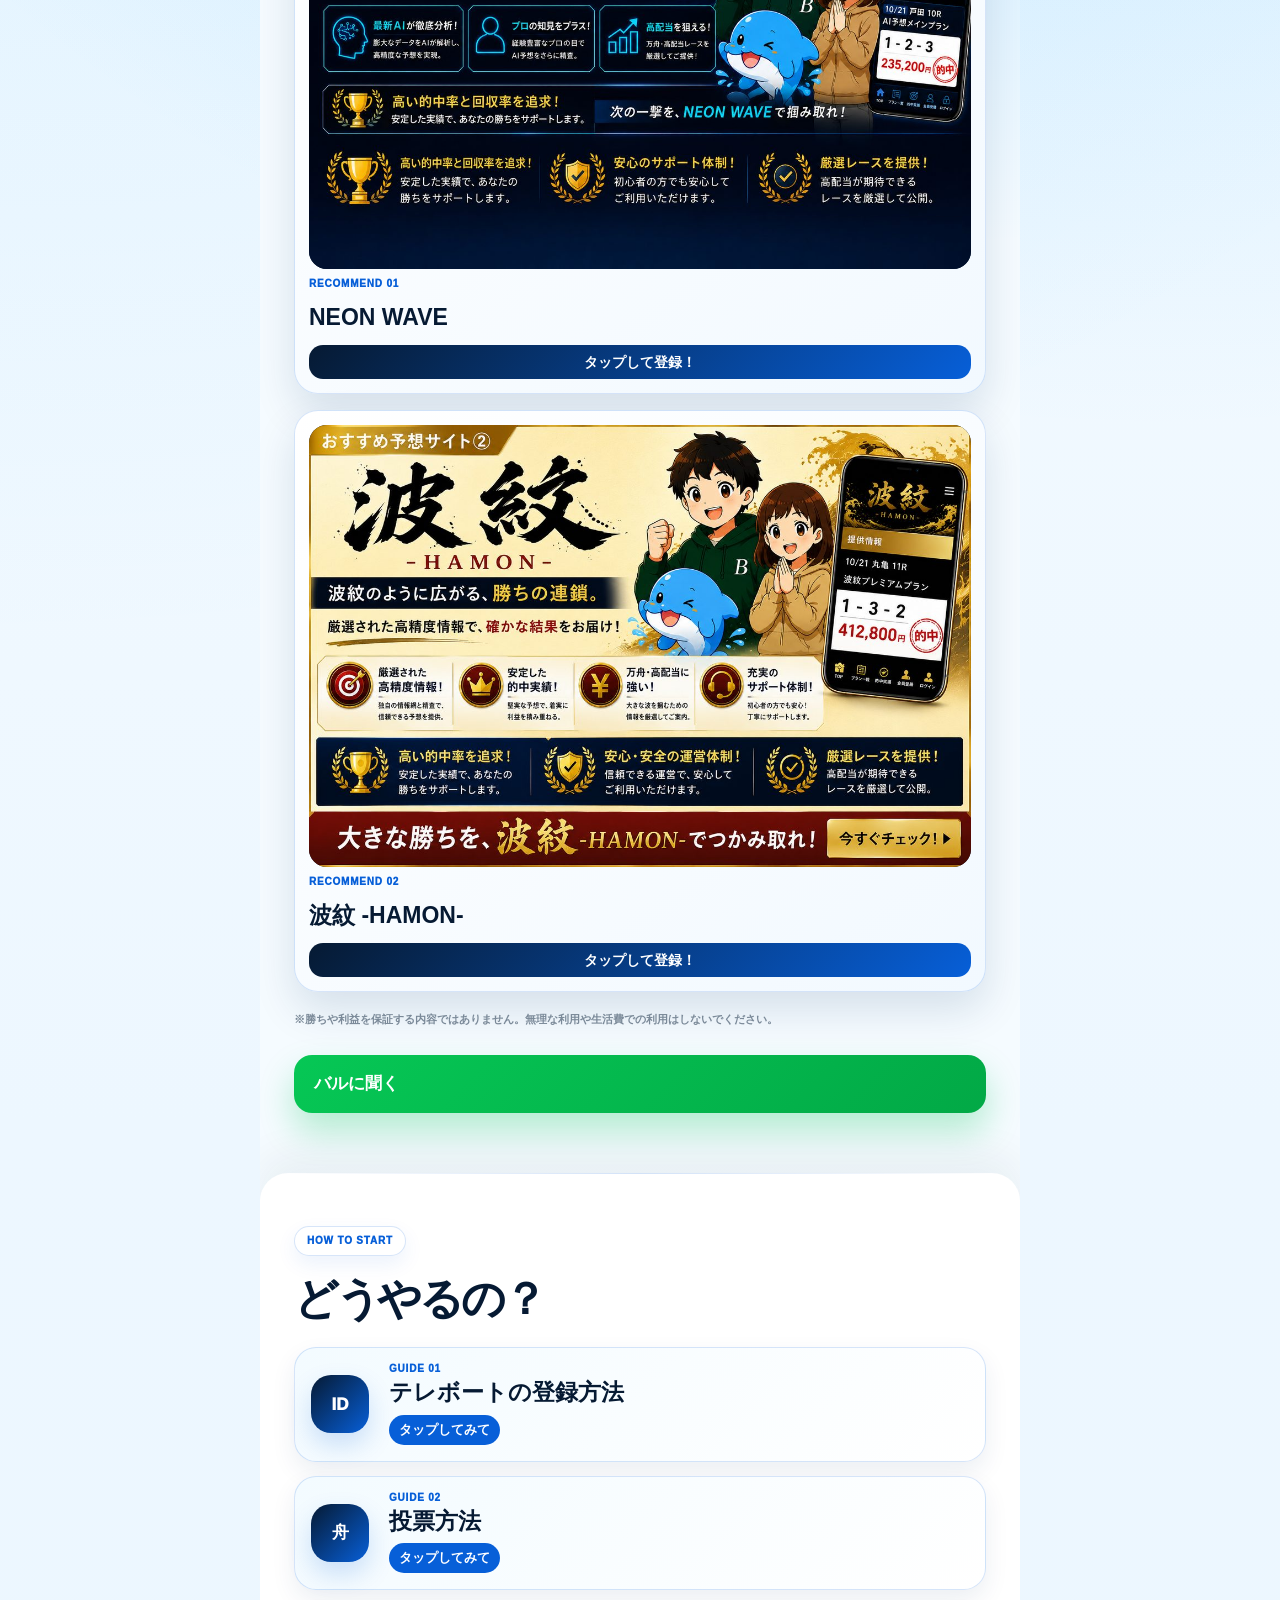
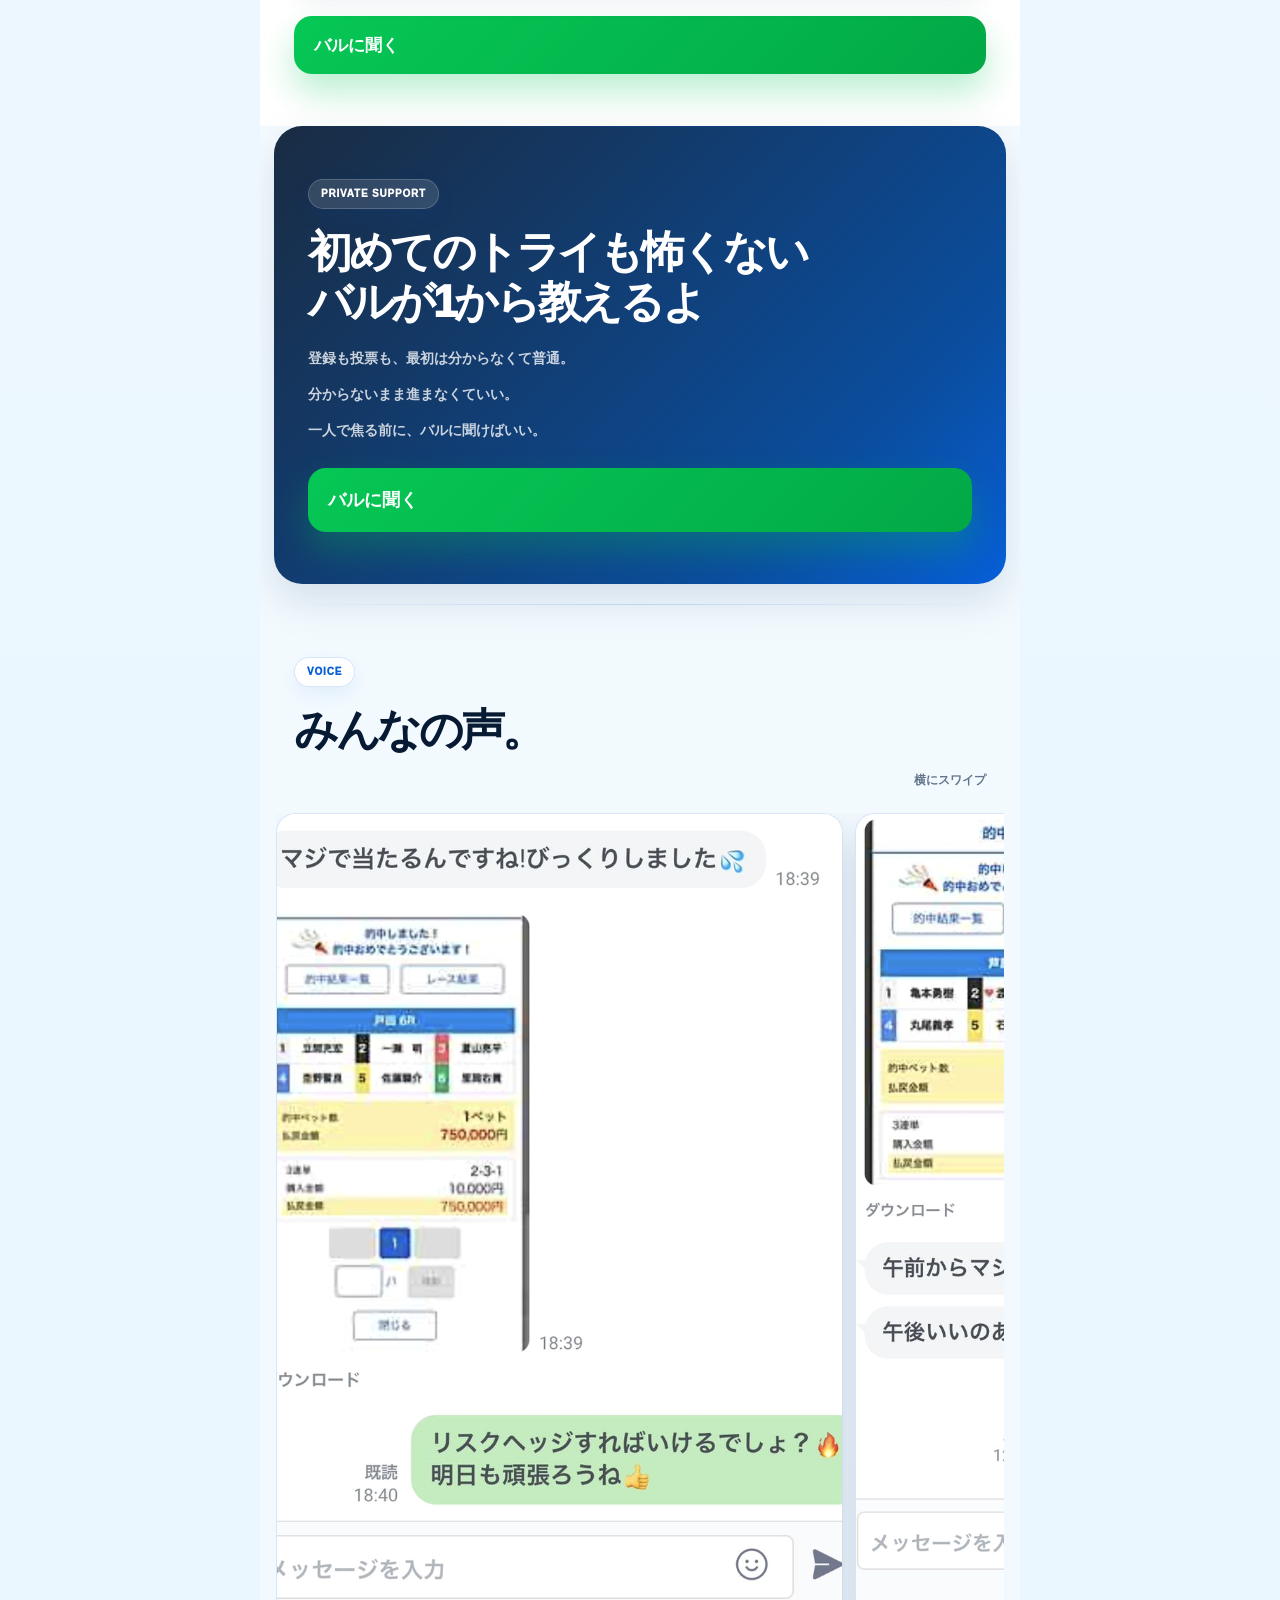
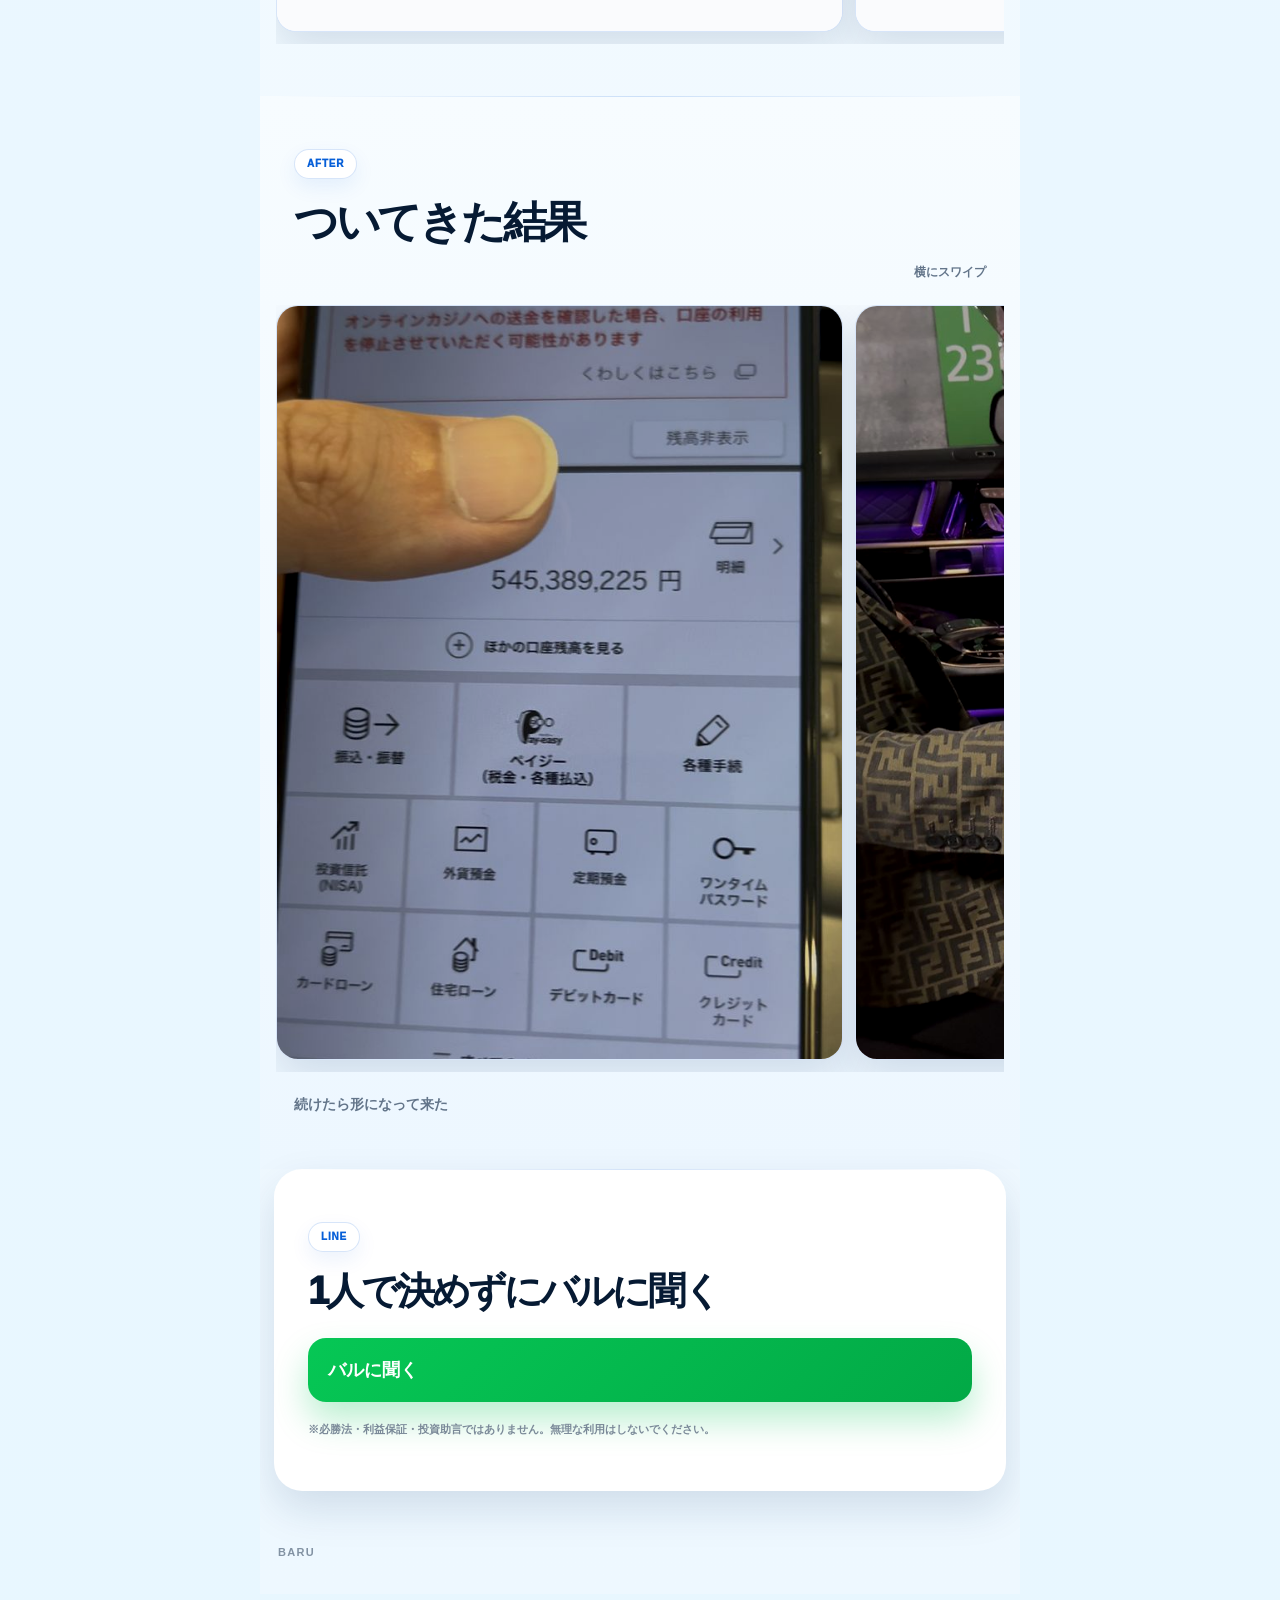
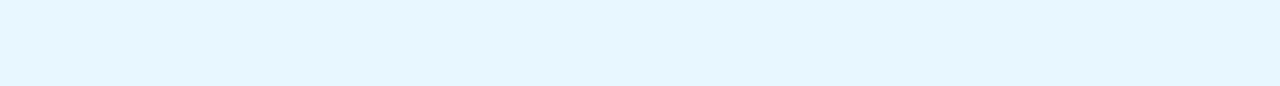
==== commit c7e8517b: "Add files via upload" ====
--- a/index.html
+++ b/index.html
@@ -20,14 +20,13 @@
           <img src="./hero-g63-v2.jpg" alt="夜のG63">
           <figcaption>G63は結果。</figcaption>
         </figure>
-        <div class="hero-ledger">
-          <span>借金750万</span>
-          <i>→</i>
-          <span>G63</span>
-        </div>
+        <div class="hero-ledger">
+          <span>借金750万</span>
+          <span>G63</span>
+        </div>
         <h1>見栄と数字から<br>逃げる癖をやめた。</h1>
         <p class="hero-copy">借金750万からG63を現金一括で買えるようになるまで。<br>最初に変えたのは、稼ぎ方じゃない。</p>
-        <a class="primary-cta line-cta" href="https://lin.ee/6KYOaDb" target="_blank" rel="noopener">バルに聞く <i>↗</i></a>
+        <a class="primary-cta line-cta" href="https://lin.ee/6KYOaDb" target="_blank" rel="noopener">バルに聞く</a>
       </section>
 
       <section class="section result-section">
@@ -51,17 +50,17 @@
             <figure><img src="./recommend-neon-wave-baru.jpg" alt="NEON WAVE"></figure>
             <small>RECOMMEND 01</small>
             <b>NEON WAVE</b>
-            <i>タップして登録！ ↗</i>
+            <i>タップして登録！</i>
           </a>
           <a class="recommend-card recommend-card-top" href="https://hamon-boat.com/?m=hnHxA" target="_blank" rel="noopener" aria-label="波紋を見る">
             <figure><img src="./recommend-hamon-baru.jpg" alt="波紋 HAMON"></figure>
             <small>RECOMMEND 02</small>
             <b>波紋 -HAMON-</b>
-            <i>タップして登録！ ↗</i>
+            <i>タップして登録！</i>
           </a>
         </div>
         <p class="safety-note">※勝ちや利益を保証する内容ではありません。無理な利用や生活費での利用はしないでください。</p>
-        <a class="primary-cta line-cta" href="https://lin.ee/6KYOaDb" target="_blank" rel="noopener">バルに聞く <i>↗</i></a>
+        <a class="primary-cta line-cta" href="https://lin.ee/6KYOaDb" target="_blank" rel="noopener">バルに聞く</a>
       </section>
 
       <section class="section how-section" id="how">
@@ -81,7 +80,7 @@
             <p>タップしてみて</p>
           </a>
         </div>
-        <a class="primary-cta line-cta" href="https://lin.ee/6KYOaDb" target="_blank" rel="noopener">バルに聞く <i>↗</i></a>
+        <a class="primary-cta line-cta" href="https://lin.ee/6KYOaDb" target="_blank" rel="noopener">バルに聞く</a>
       </section>
 
       <section class="section support-section" id="support">
@@ -92,13 +91,13 @@
           <p>分からないまま進まなくていい。</p>
           <p>一人で焦る前に、バルに聞けばいい。</p>
         </div>
-        <a class="primary-cta line-cta large" href="https://lin.ee/6KYOaDb" target="_blank" rel="noopener">バルに聞く <i>↗</i></a>
+        <a class="primary-cta line-cta large" href="https://lin.ee/6KYOaDb" target="_blank" rel="noopener">バルに聞く</a>
       </section>
 
       <section class="section voices-section">
         <p class="label">VOICE</p>
         <h2>みんなの声。</h2>
-        <p class="swipe-hint">横にスワイプ →</p>
+        <p class="swipe-hint">横にスワイプ</p>
         <div class="voice-slider">
           <figure class="voice-card voice-image-card">
             <img src="./voice-hit-01.jpg" alt="利用者の声 1">
@@ -118,7 +117,7 @@
       <section class="section view-section">
         <p class="label">AFTER</p>
         <h2>ついてきた結果</h2>
-        <p class="swipe-hint">横にスワイプ →</p>
+        <p class="swipe-hint">横にスワイプ</p>
         <div class="result-slider">
           <figure class="result-card">
             <img src="./result-balance.jpg" alt="残高画面">
@@ -141,7 +140,7 @@
       <section class="section final-section">
         <p class="label">LINE</p>
         <h2 class="one-line">1人で決めずにバルに聞く</h2>
-        <a class="primary-cta line-cta large" href="https://lin.ee/6KYOaDb" target="_blank" rel="noopener">バルに聞く <i>↗</i></a>
+        <a class="primary-cta line-cta large" href="https://lin.ee/6KYOaDb" target="_blank" rel="noopener">バルに聞く</a>
         <p class="safety-note">※必勝法・利益保証・投資助言ではありません。無理な利用はしないでください。</p>
       </section>
     </main>
--- a/style.css
+++ b/style.css
@@ -156,9 +156,9 @@
   backdrop-filter:blur(8px);
   font:950 14px/1 var(--font);
 }
-.hero-ledger{
-  display:grid;
-  grid-template-columns:1fr auto 1fr;
+.hero-ledger{
+  display:grid;
+  grid-template-columns:1fr 1fr;
   align-items:center;
   gap:8px;
   margin:0 0 24px;
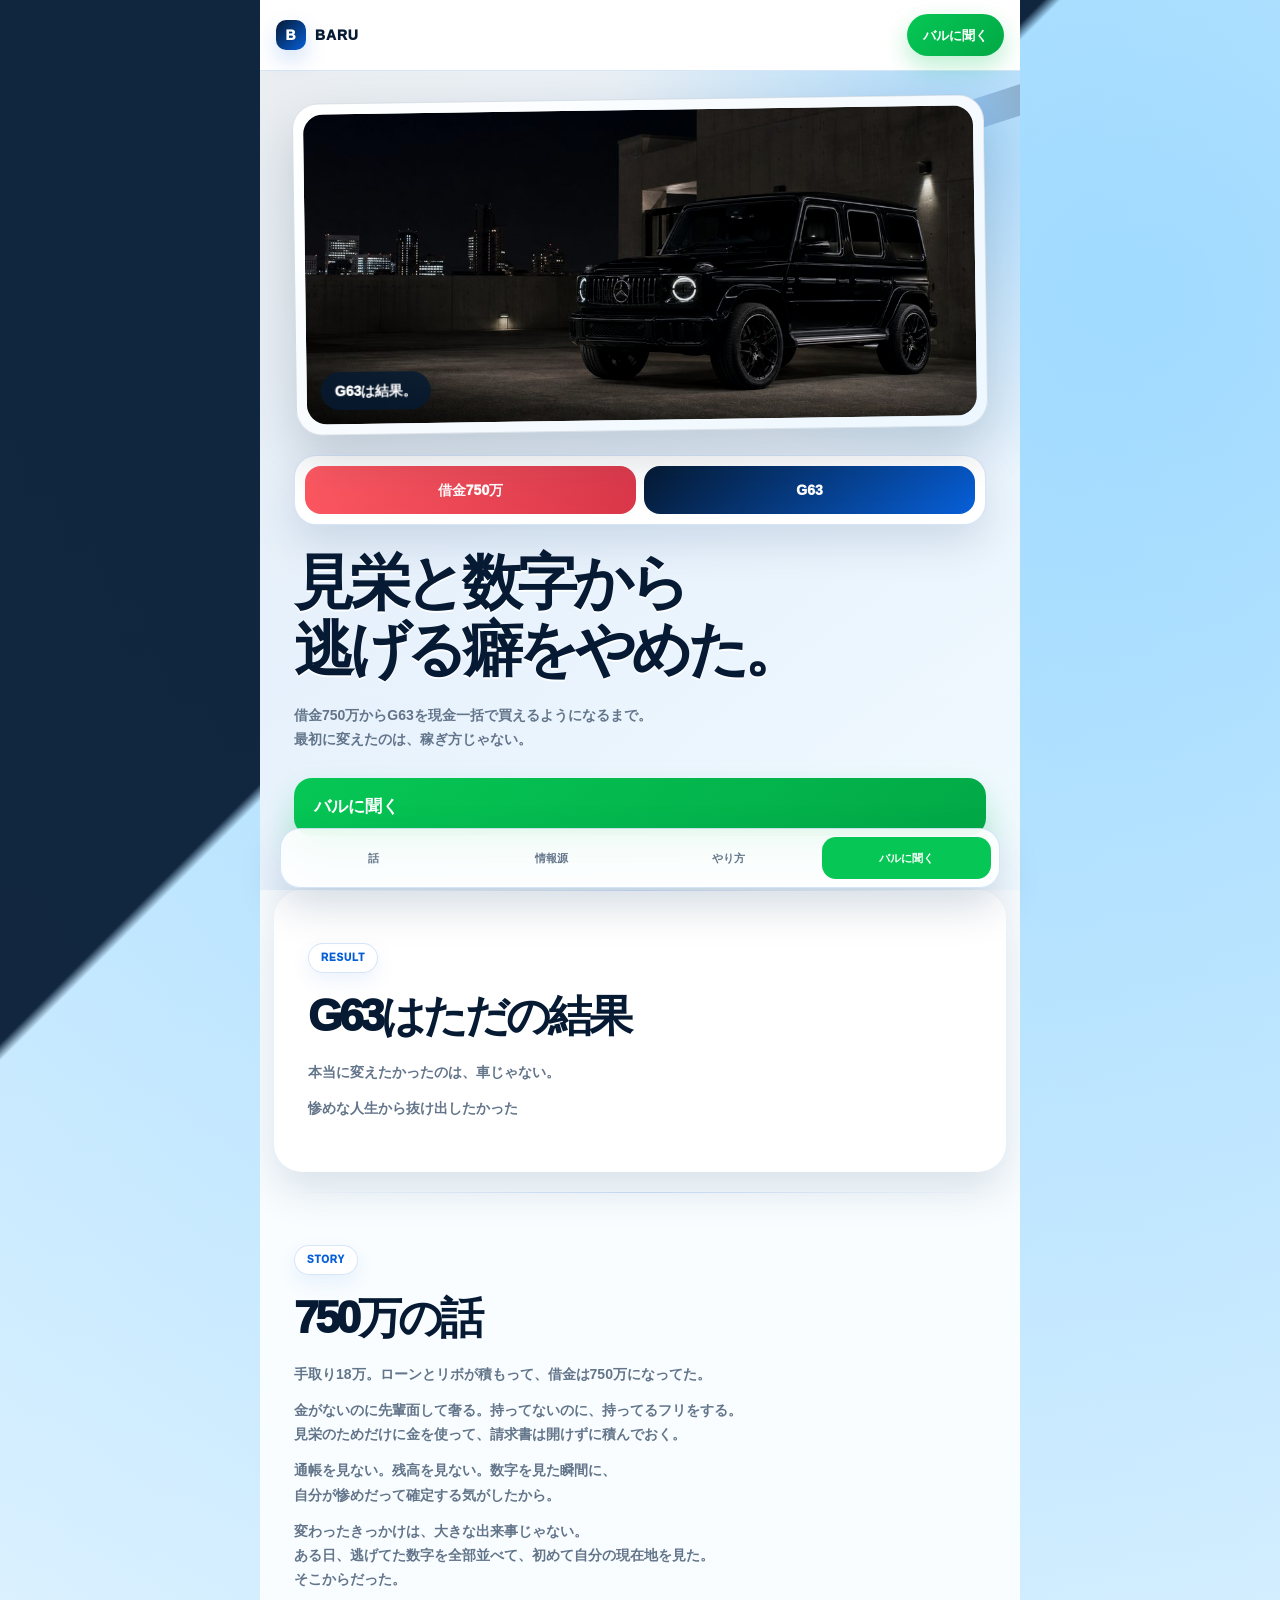
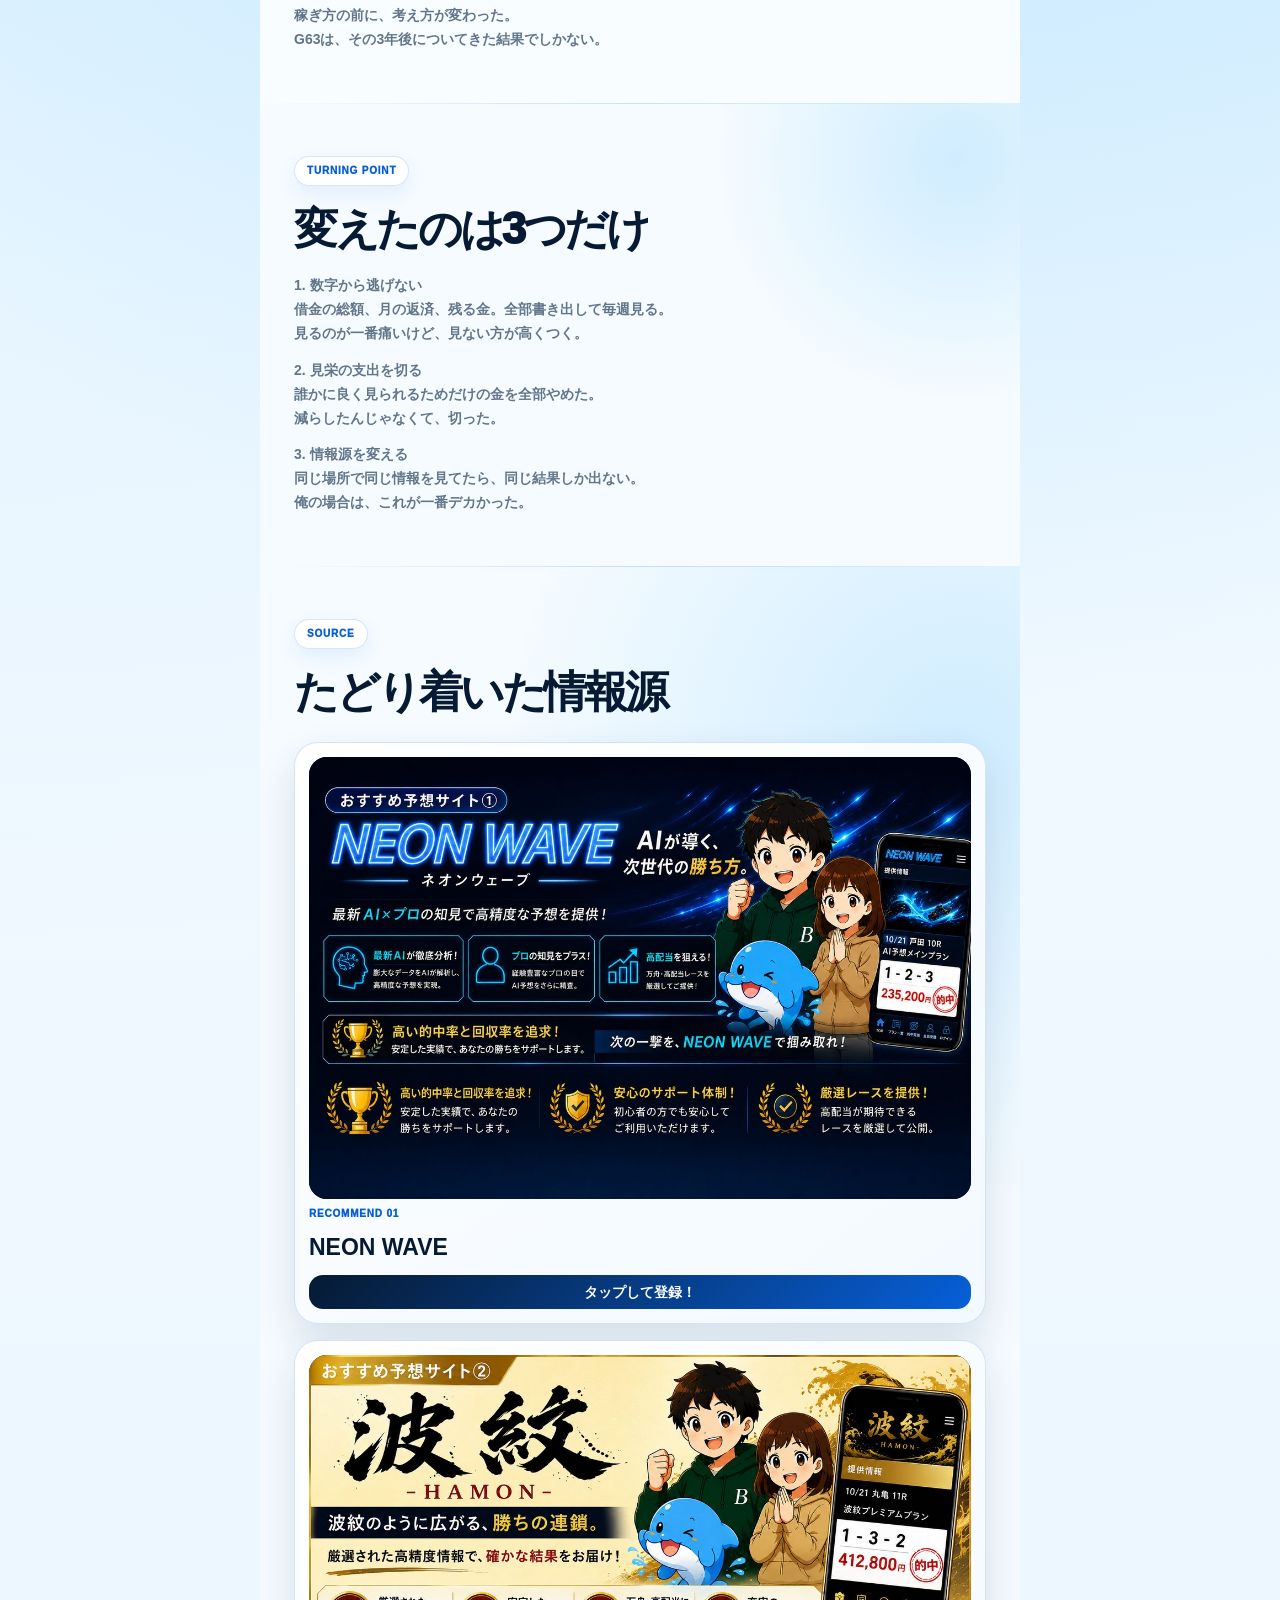
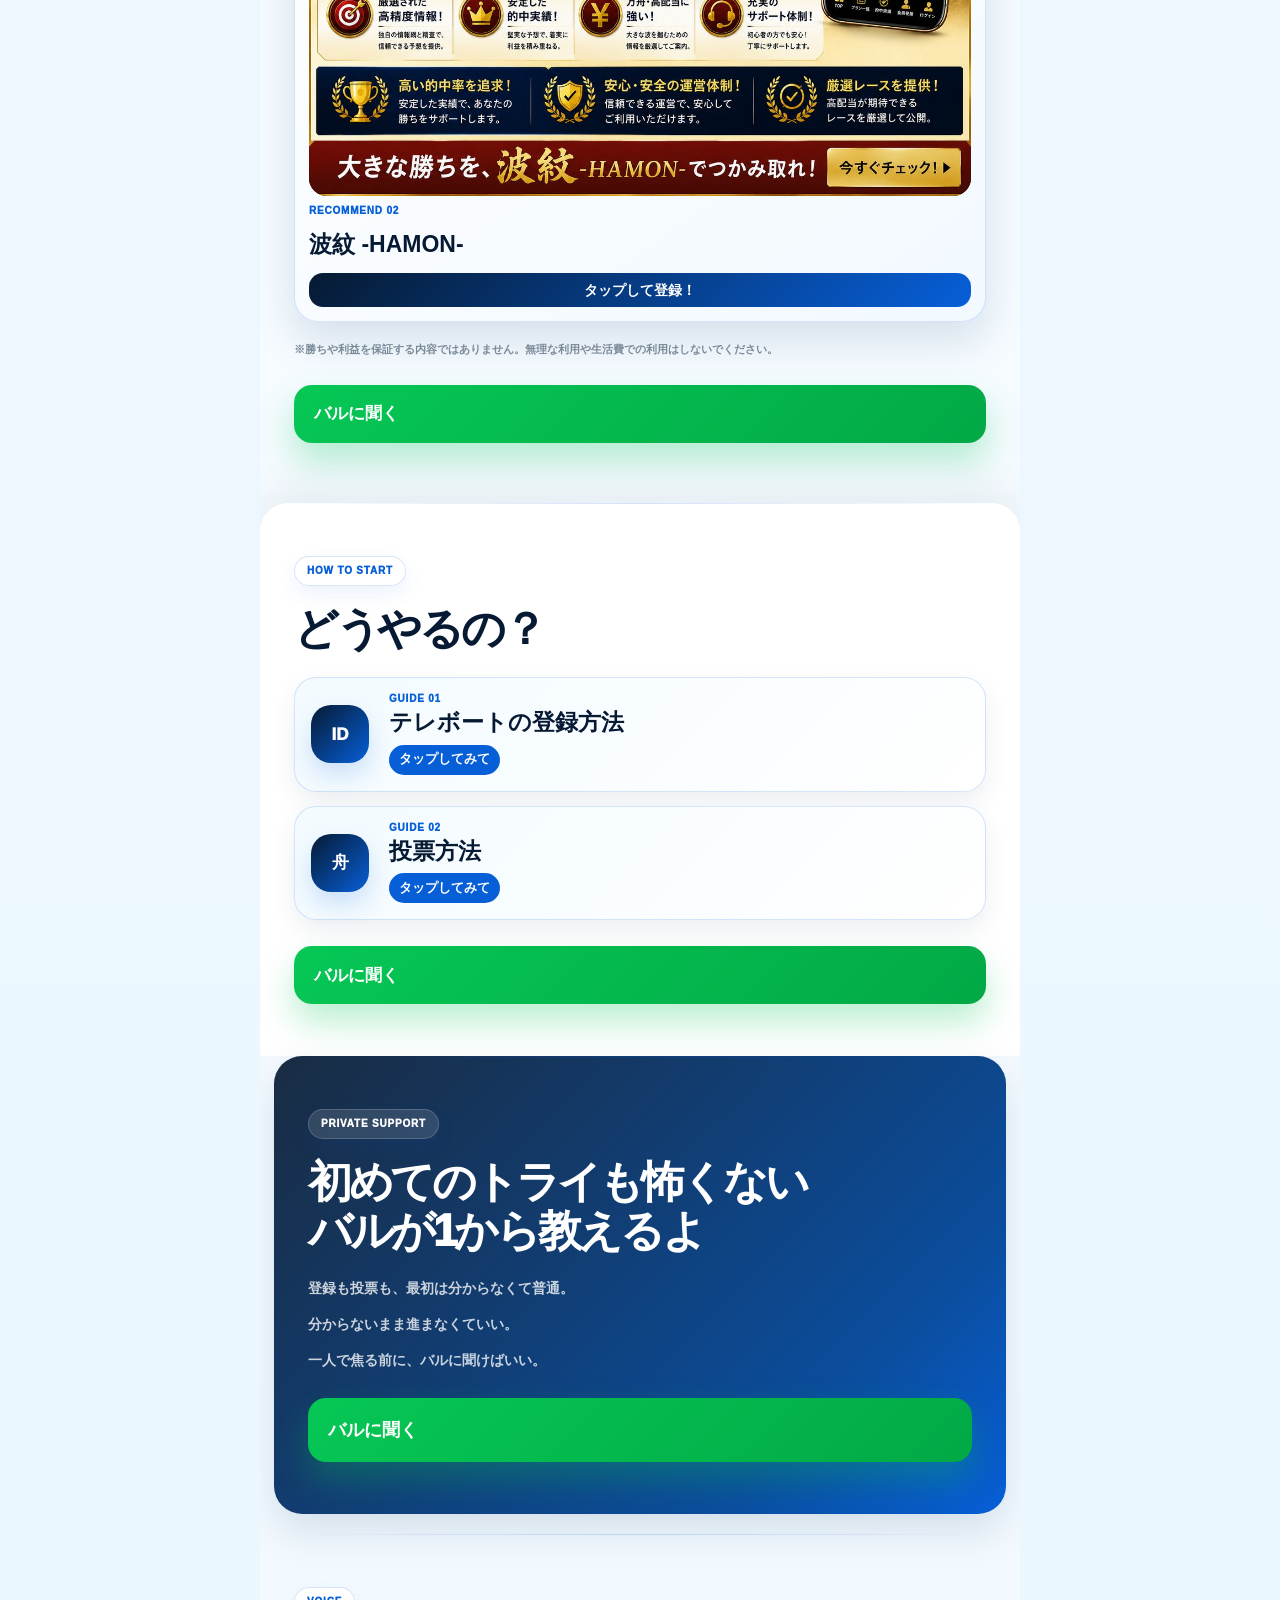
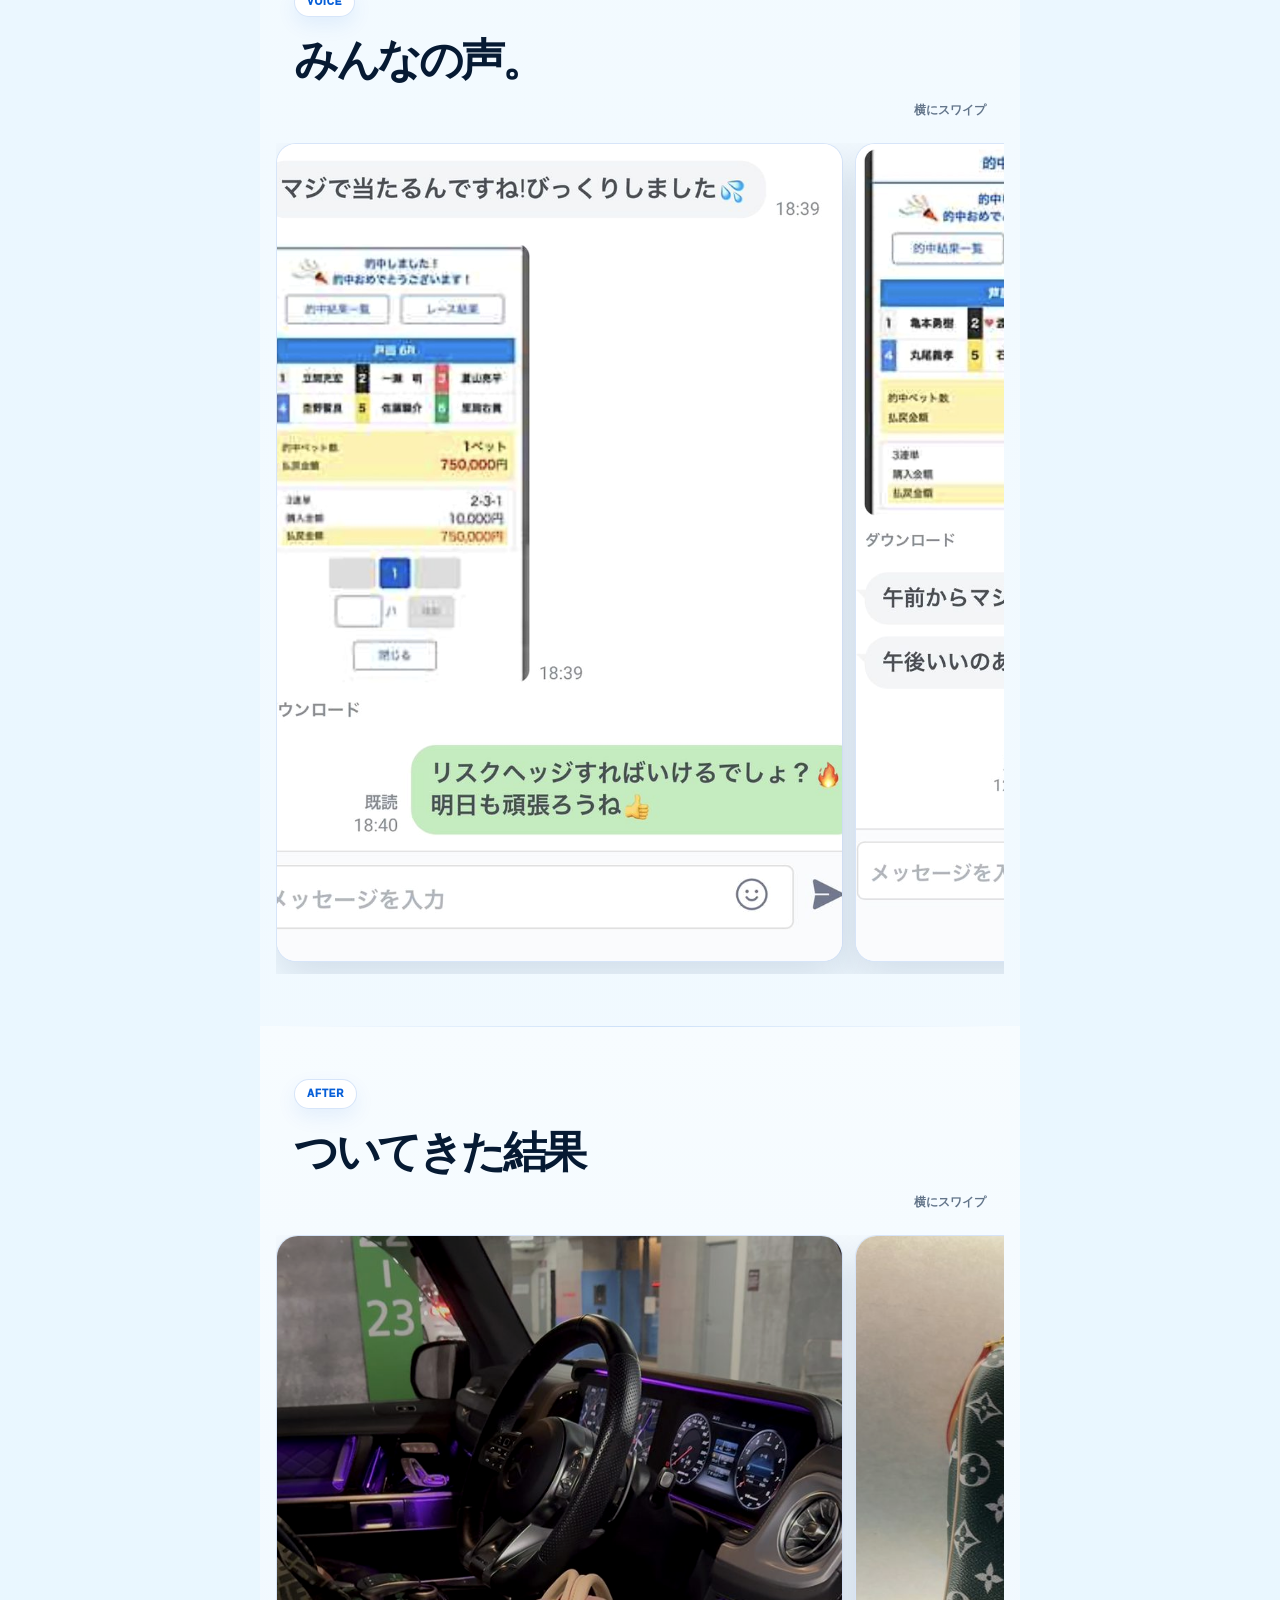
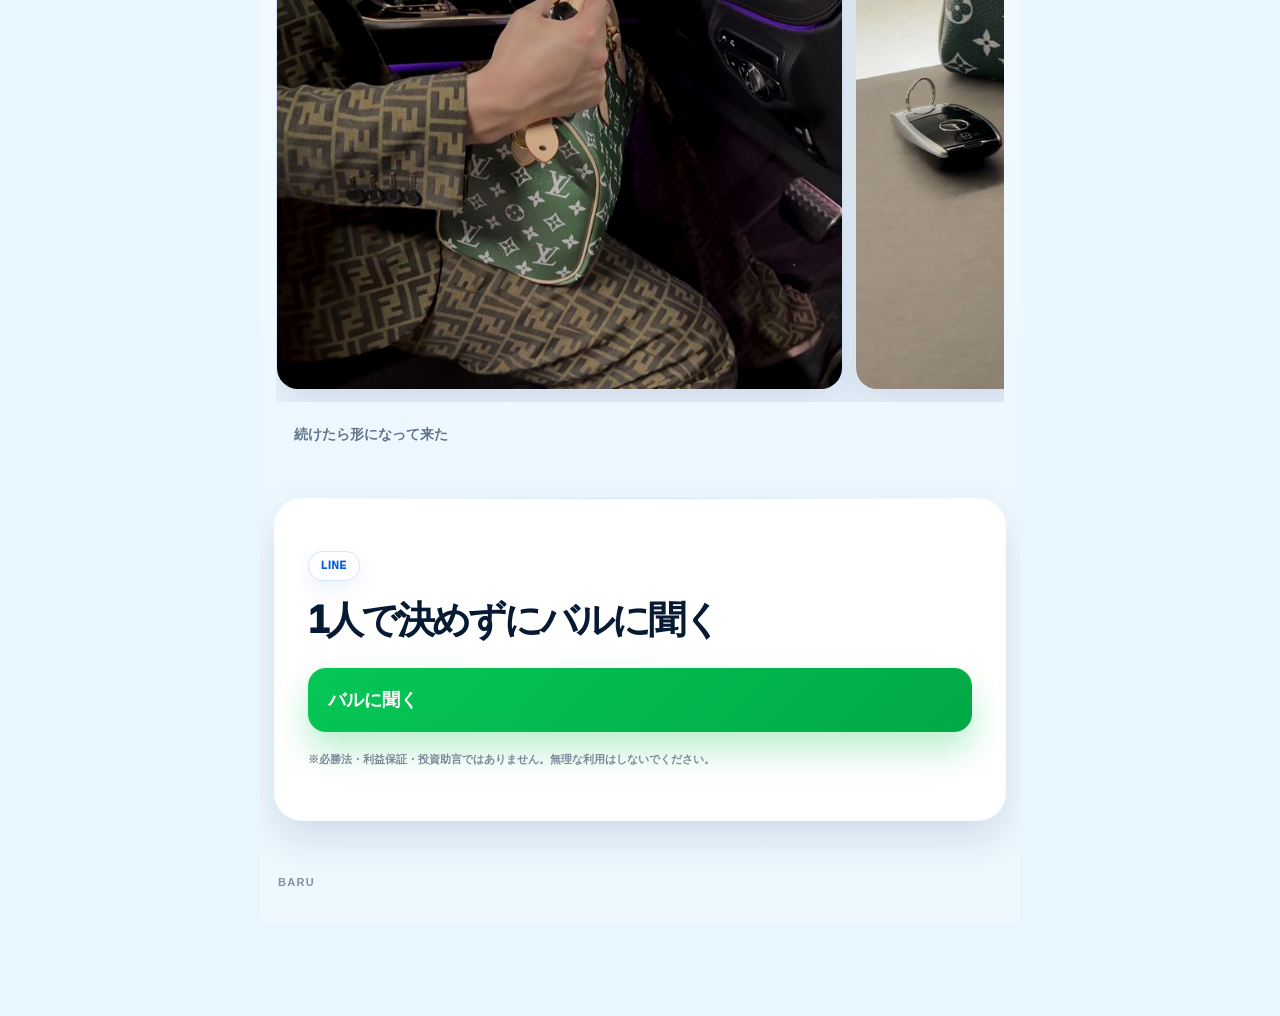
==== commit c302896d: "Add files via upload" ====
--- a/index.html
+++ b/index.html
@@ -1,70 +1,88 @@
-<!doctype html>
-<html lang="ja">
-<head>
-  <meta charset="utf-8">
-  <meta name="viewport" content="width=device-width, initial-scale=1">
-  <title>BARU | バルに聞く</title>
-  <meta name="description" content="借金750万からG63を現金一括で買えるようになるまで。最初に変えたのは、見栄と数字から逃げる癖だった。">
-  <link rel="stylesheet" href="./style.css">
-</head>
-<body>
-  <div class="site-shell">
-    <header class="site-header">
-      <a class="brand" href="#top"><span>B</span>BARU</a>
-      <a class="header-cta" href="https://lin.ee/6KYOaDb" target="_blank" rel="noopener">バルに聞く</a>
-    </header>
-
-    <main>
-      <section class="hero hero-baru section" id="top">
-        <figure class="hero-g63">
-          <img src="./hero-g63-v2.jpg" alt="夜のG63">
-          <figcaption>G63は結果。</figcaption>
-        </figure>
+<!doctype html>
+<html lang="ja">
+<head>
+  <meta charset="utf-8">
+  <meta name="viewport" content="width=device-width, initial-scale=1">
+  <title>BARU | バルに聞く</title>
+  <meta name="description" content="借金750万からG63を現金一括で買えるようになるまで。最初に変えたのは、見栄と数字から逃げる癖だった。">
+  <link rel="stylesheet" href="./style.css">
+</head>
+<body>
+  <div class="site-shell">
+    <header class="site-header">
+      <a class="brand" href="#top"><span>B</span>BARU</a>
+      <a class="header-cta" href="https://lin.ee/6KYOaDb" target="_blank" rel="noopener">バルに聞く</a>
+    </header>
+
+    <main>
+      <section class="hero hero-baru section" id="top">
+        <figure class="hero-g63">
+          <img src="./hero-g63-v2.jpg" alt="夜のG63">
+          <figcaption>G63は結果。</figcaption>
+        </figure>
         <div class="hero-ledger">
           <span>借金750万</span>
           <span>G63</span>
         </div>
-        <h1>見栄と数字から<br>逃げる癖をやめた。</h1>
-        <p class="hero-copy">借金750万からG63を現金一括で買えるようになるまで。<br>最初に変えたのは、稼ぎ方じゃない。</p>
+        <h1>見栄と数字から<br>逃げる癖をやめた。</h1>
+        <p class="hero-copy">借金750万からG63を現金一括で買えるようになるまで。<br>最初に変えたのは、稼ぎ方じゃない。</p>
         <a class="primary-cta line-cta" href="https://lin.ee/6KYOaDb" target="_blank" rel="noopener">バルに聞く</a>
-      </section>
-
-      <section class="section result-section">
-        <p class="label">RESULT</p>
-        <h2>G63はただの結果</h2>
-        <div class="copy">
-          <p>本当に変えたかったのは、車じゃない。</p>
-          <p>惨めな人生から抜け出したかった</p>
-        </div>
-      </section>
-
-      <section class="section turning-section" id="turning">
-        <p class="label">TURNING POINT</p>
-        <h2>転機はこの2つ</h2>
-        <div class="copy">
-          <p>たどり着いた上質な情報源</p>
-        </div>
-
-        <div class="recommend-grid">
-          <a class="recommend-card" href="https://neon-wave.net/?m=ghxr1" target="_blank" rel="noopener" aria-label="NEON WAVEを見る">
-            <figure><img src="./recommend-neon-wave-baru.jpg" alt="NEON WAVE"></figure>
-            <small>RECOMMEND 01</small>
-            <b>NEON WAVE</b>
+      </section>
+
+      <section class="section result-section">
+        <p class="label">RESULT</p>
+        <h2>G63はただの結果</h2>
+        <div class="copy">
+          <p>本当に変えたかったのは、車じゃない。</p>
+          <p>惨めな人生から抜け出したかった</p>
+        </div>
+      </section>
+
+      <section class="section story-section" id="story">
+        <p class="label">STORY</p>
+        <h2>750万の話</h2>
+        <div class="copy">
+          <p>手取り18万。ローンとリボが積もって、借金は750万になってた。</p>
+          <p>金がないのに先輩面して奢る。持ってないのに、持ってるフリをする。<br>見栄のためだけに金を使って、請求書は開けずに積んでおく。</p>
+          <p>通帳を見ない。残高を見ない。数字を見た瞬間に、<br>自分が惨めだって確定する気がしたから。</p>
+          <p>変わったきっかけは、大きな出来事じゃない。<br>ある日、逃げてた数字を全部並べて、初めて自分の現在地を見た。<br>そこからだった。</p>
+          <p>稼ぎ方の前に、考え方が変わった。<br>G63は、その3年後についてきた結果でしかない。</p>
+        </div>
+      </section>
+
+      <section class="section turning-section" id="turning">
+        <p class="label">TURNING POINT</p>
+        <h2>変えたのは3つだけ</h2>
+        <div class="copy">
+          <p><b>1. 数字から逃げない</b><br>借金の総額、月の返済、残る金。全部書き出して毎週見る。<br>見るのが一番痛いけど、見ない方が高くつく。</p>
+          <p><b>2. 見栄の支出を切る</b><br>誰かに良く見られるためだけの金を全部やめた。<br>減らしたんじゃなくて、切った。</p>
+          <p><b>3. 情報源を変える</b><br>同じ場所で同じ情報を見てたら、同じ結果しか出ない。<br>俺の場合は、これが一番デカかった。</p>
+        </div>
+      </section>
+
+      <section class="section turning-section" id="sites">
+        <p class="label">SOURCE</p>
+        <h2>たどり着いた情報源</h2>
+        <div class="recommend-grid">
+          <a class="recommend-card" href="https://neon-wave.net/?m=ghxr1" target="_blank" rel="noopener" aria-label="NEON WAVEを見る">
+            <figure><img src="./recommend-neon-wave-baru.jpg" alt="NEON WAVE"></figure>
+            <small>RECOMMEND 01</small>
+            <b>NEON WAVE</b>
             <i>タップして登録！</i>
-          </a>
-          <a class="recommend-card recommend-card-top" href="https://hamon-boat.com/?m=hnHxA" target="_blank" rel="noopener" aria-label="波紋を見る">
-            <figure><img src="./recommend-hamon-baru.jpg" alt="波紋 HAMON"></figure>
-            <small>RECOMMEND 02</small>
-            <b>波紋 -HAMON-</b>
+          </a>
+          <a class="recommend-card recommend-card-top" href="https://hamon-boat.com/?m=hnHxA" target="_blank" rel="noopener" aria-label="波紋を見る">
+            <figure><img src="./recommend-hamon-baru.jpg" alt="波紋 HAMON"></figure>
+            <small>RECOMMEND 02</small>
+            <b>波紋 -HAMON-</b>
             <i>タップして登録！</i>
-          </a>
-        </div>
-        <p class="safety-note">※勝ちや利益を保証する内容ではありません。無理な利用や生活費での利用はしないでください。</p>
+          </a>
+        </div>
+        <p class="safety-note">※勝ちや利益を保証する内容ではありません。無理な利用や生活費での利用はしないでください。</p>
         <a class="primary-cta line-cta" href="https://lin.ee/6KYOaDb" target="_blank" rel="noopener">バルに聞く</a>
-      </section>
-
-      <section class="section how-section" id="how">
-        <p class="label">HOW TO START</p>
+      </section>
+
+      <section class="section how-section" id="how">
+        <p class="label">HOW TO START</p>
         <h2>どうやるの？</h2>
         <div class="guide-grid">
           <a class="guide-card" href="./register.html">
@@ -81,78 +99,72 @@
           </a>
         </div>
         <a class="primary-cta line-cta" href="https://lin.ee/6KYOaDb" target="_blank" rel="noopener">バルに聞く</a>
-      </section>
-
-      <section class="section support-section" id="support">
-        <p class="label">PRIVATE SUPPORT</p>
-        <h2>初めてのトライも怖くない<br>バルが1から教えるよ</h2>
-        <div class="copy">
-          <p>登録も投票も、最初は分からなくて普通。</p>
-          <p>分からないまま進まなくていい。</p>
-          <p>一人で焦る前に、バルに聞けばいい。</p>
-        </div>
+      </section>
+
+      <section class="section support-section" id="support">
+        <p class="label">PRIVATE SUPPORT</p>
+        <h2>初めてのトライも怖くない<br>バルが1から教えるよ</h2>
+        <div class="copy">
+          <p>登録も投票も、最初は分からなくて普通。</p>
+          <p>分からないまま進まなくていい。</p>
+          <p>一人で焦る前に、バルに聞けばいい。</p>
+        </div>
         <a class="primary-cta line-cta large" href="https://lin.ee/6KYOaDb" target="_blank" rel="noopener">バルに聞く</a>
-      </section>
-
-      <section class="section voices-section">
-        <p class="label">VOICE</p>
-        <h2>みんなの声。</h2>
+      </section>
+
+      <section class="section voices-section" id="voice">
+        <p class="label">VOICE</p>
+        <h2>みんなの声。</h2>
         <p class="swipe-hint">横にスワイプ</p>
-        <div class="voice-slider">
-          <figure class="voice-card voice-image-card">
-            <img src="./voice-hit-01.jpg" alt="利用者の声 1">
-          </figure>
-          <figure class="voice-card voice-image-card">
-            <img src="./voice-hit-02.jpg" alt="利用者の声 2">
-          </figure>
-          <figure class="voice-card voice-image-card">
-            <img src="./voice-hit-03.jpg" alt="利用者の声 3">
-          </figure>
-          <figure class="voice-card voice-image-card">
-            <img src="./voice-hit-04.jpg" alt="利用者の声 4">
-          </figure>
-        </div>
-      </section>
-
-      <section class="section view-section">
-        <p class="label">AFTER</p>
-        <h2>ついてきた結果</h2>
+        <div class="voice-slider">
+          <figure class="voice-card voice-image-card">
+            <img src="./voice-hit-01.jpg" alt="利用者の声 1">
+          </figure>
+          <figure class="voice-card voice-image-card">
+            <img src="./voice-hit-02.jpg" alt="利用者の声 2">
+          </figure>
+          <figure class="voice-card voice-image-card">
+            <img src="./voice-hit-03.jpg" alt="利用者の声 3">
+          </figure>
+          <figure class="voice-card voice-image-card">
+            <img src="./voice-hit-04.jpg" alt="利用者の声 4">
+          </figure>
+        </div>
+      </section>
+
+      <section class="section view-section">
+        <p class="label">AFTER</p>
+        <h2>ついてきた結果</h2>
         <p class="swipe-hint">横にスワイプ</p>
-        <div class="result-slider">
-          <figure class="result-card">
-            <img src="./result-balance.jpg" alt="残高画面">
-          </figure>
-          <figure class="result-card">
-            <img src="./result-g63-interior.jpg" alt="G63の車内">
-          </figure>
-          <figure class="result-card">
-            <img src="./result-luxury-items.jpg" alt="バッグと時計">
-          </figure>
-          <figure class="result-card">
-            <img src="./result-cash.jpg" alt="現金の束">
-          </figure>
-        </div>
-        <div class="copy">
-          <p>続けたら形になって来た</p>
-        </div>
-      </section>
-
-      <section class="section final-section">
-        <p class="label">LINE</p>
-        <h2 class="one-line">1人で決めずにバルに聞く</h2>
+        <div class="result-slider">
+          <figure class="result-card">
+            <img src="./result-g63-interior.jpg" alt="G63の車内">
+          </figure>
+          <figure class="result-card">
+            <img src="./result-luxury-items.jpg" alt="バッグと時計">
+          </figure>
+        </div>
+        <div class="copy">
+          <p>続けたら形になって来た</p>
+        </div>
+      </section>
+
+      <section class="section final-section">
+        <p class="label">LINE</p>
+        <h2 class="one-line">1人で決めずにバルに聞く</h2>
         <a class="primary-cta line-cta large" href="https://lin.ee/6KYOaDb" target="_blank" rel="noopener">バルに聞く</a>
-        <p class="safety-note">※必勝法・利益保証・投資助言ではありません。無理な利用はしないでください。</p>
-      </section>
-    </main>
-
-    <footer class="footer">BARU</footer>
-  </div>
-
-  <nav class="bottom-nav" aria-label="固定ナビ">
-    <a href="#top">TOP</a>
-    <a href="#turning">転機</a>
-    <a href="#how">やり方</a>
-    <a class="win" href="https://lin.ee/6KYOaDb" target="_blank" rel="noopener">バルに聞く</a>
-  </nav>
-</body>
-</html>
+        <p class="safety-note">※必勝法・利益保証・投資助言ではありません。無理な利用はしないでください。</p>
+      </section>
+    </main>
+
+    <footer class="footer">BARU</footer>
+  </div>
+
+  <nav class="bottom-nav" aria-label="固定ナビ">
+    <a href="#story">話</a>
+    <a href="#sites">情報源</a>
+    <a href="#how">やり方</a>
+    <a class="win" href="https://lin.ee/6KYOaDb" target="_blank" rel="noopener">バルに聞く</a>
+  </nav>
+</body>
+</html>
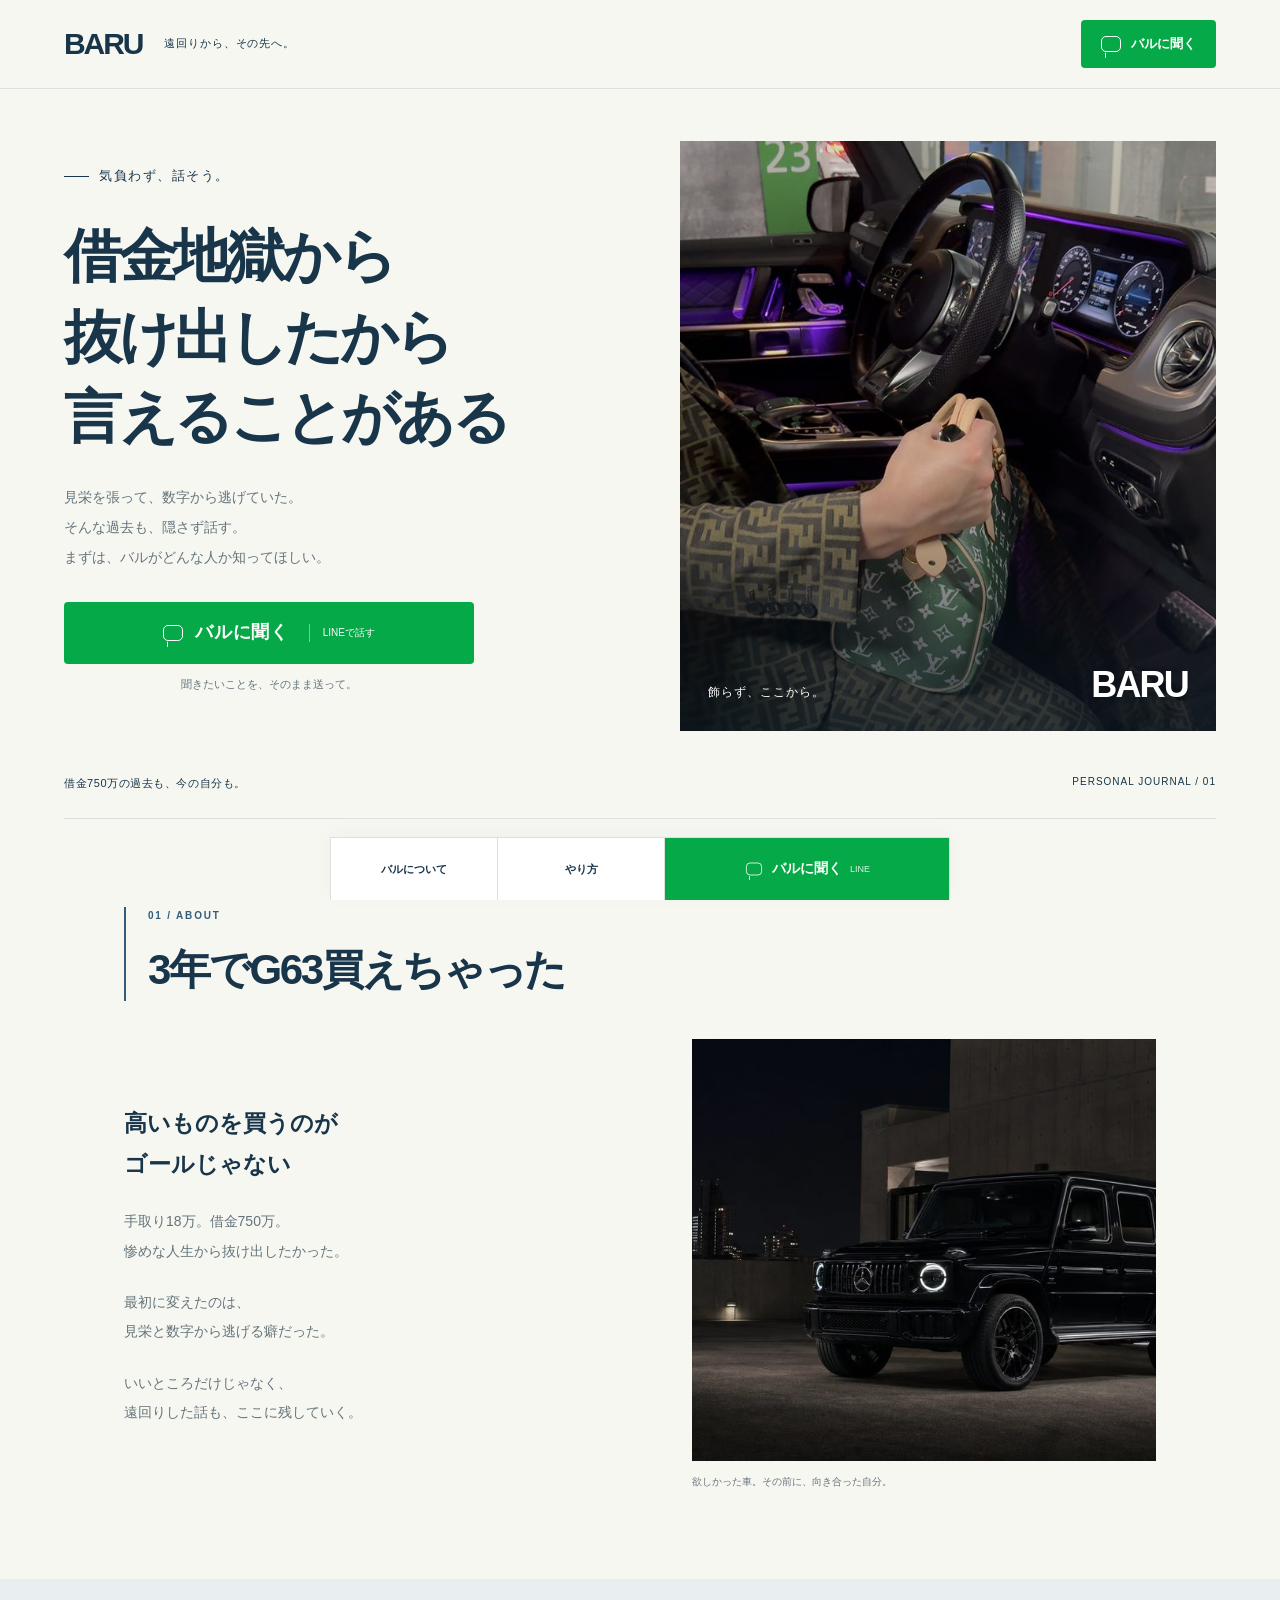
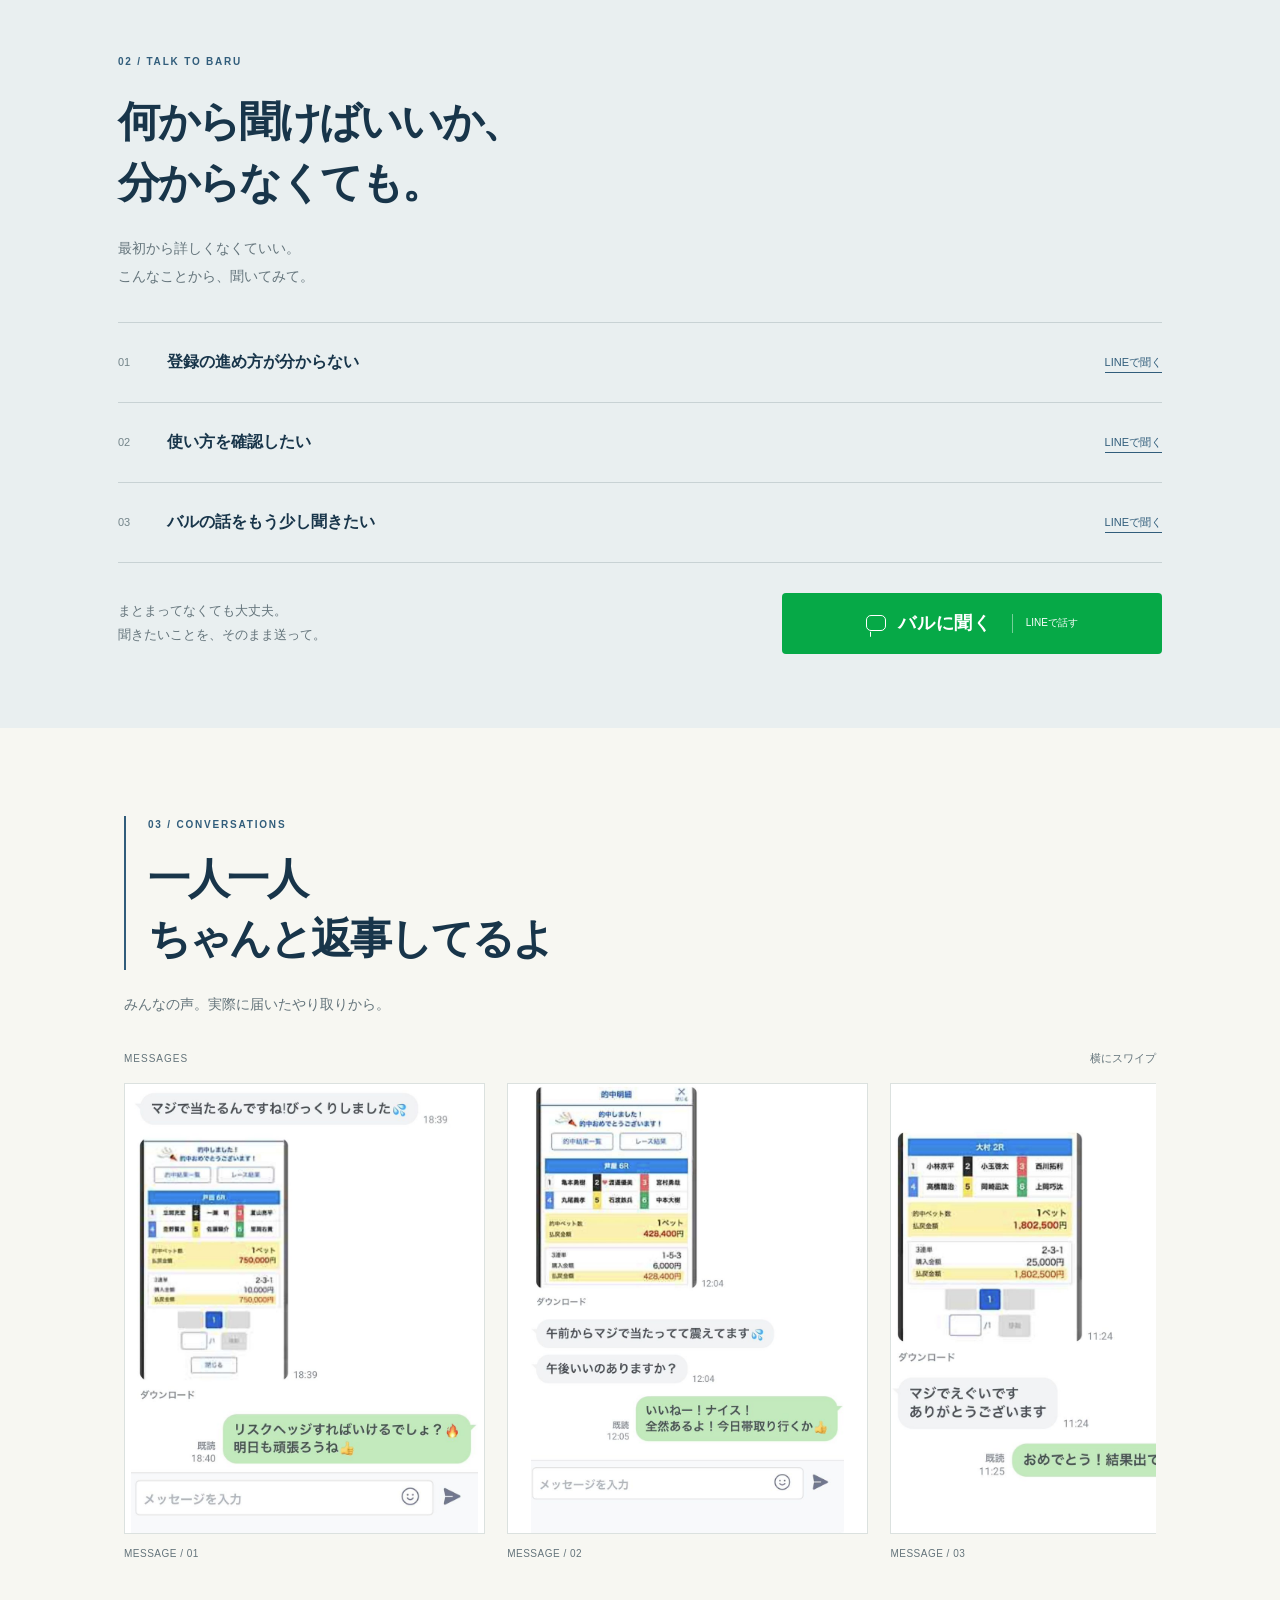
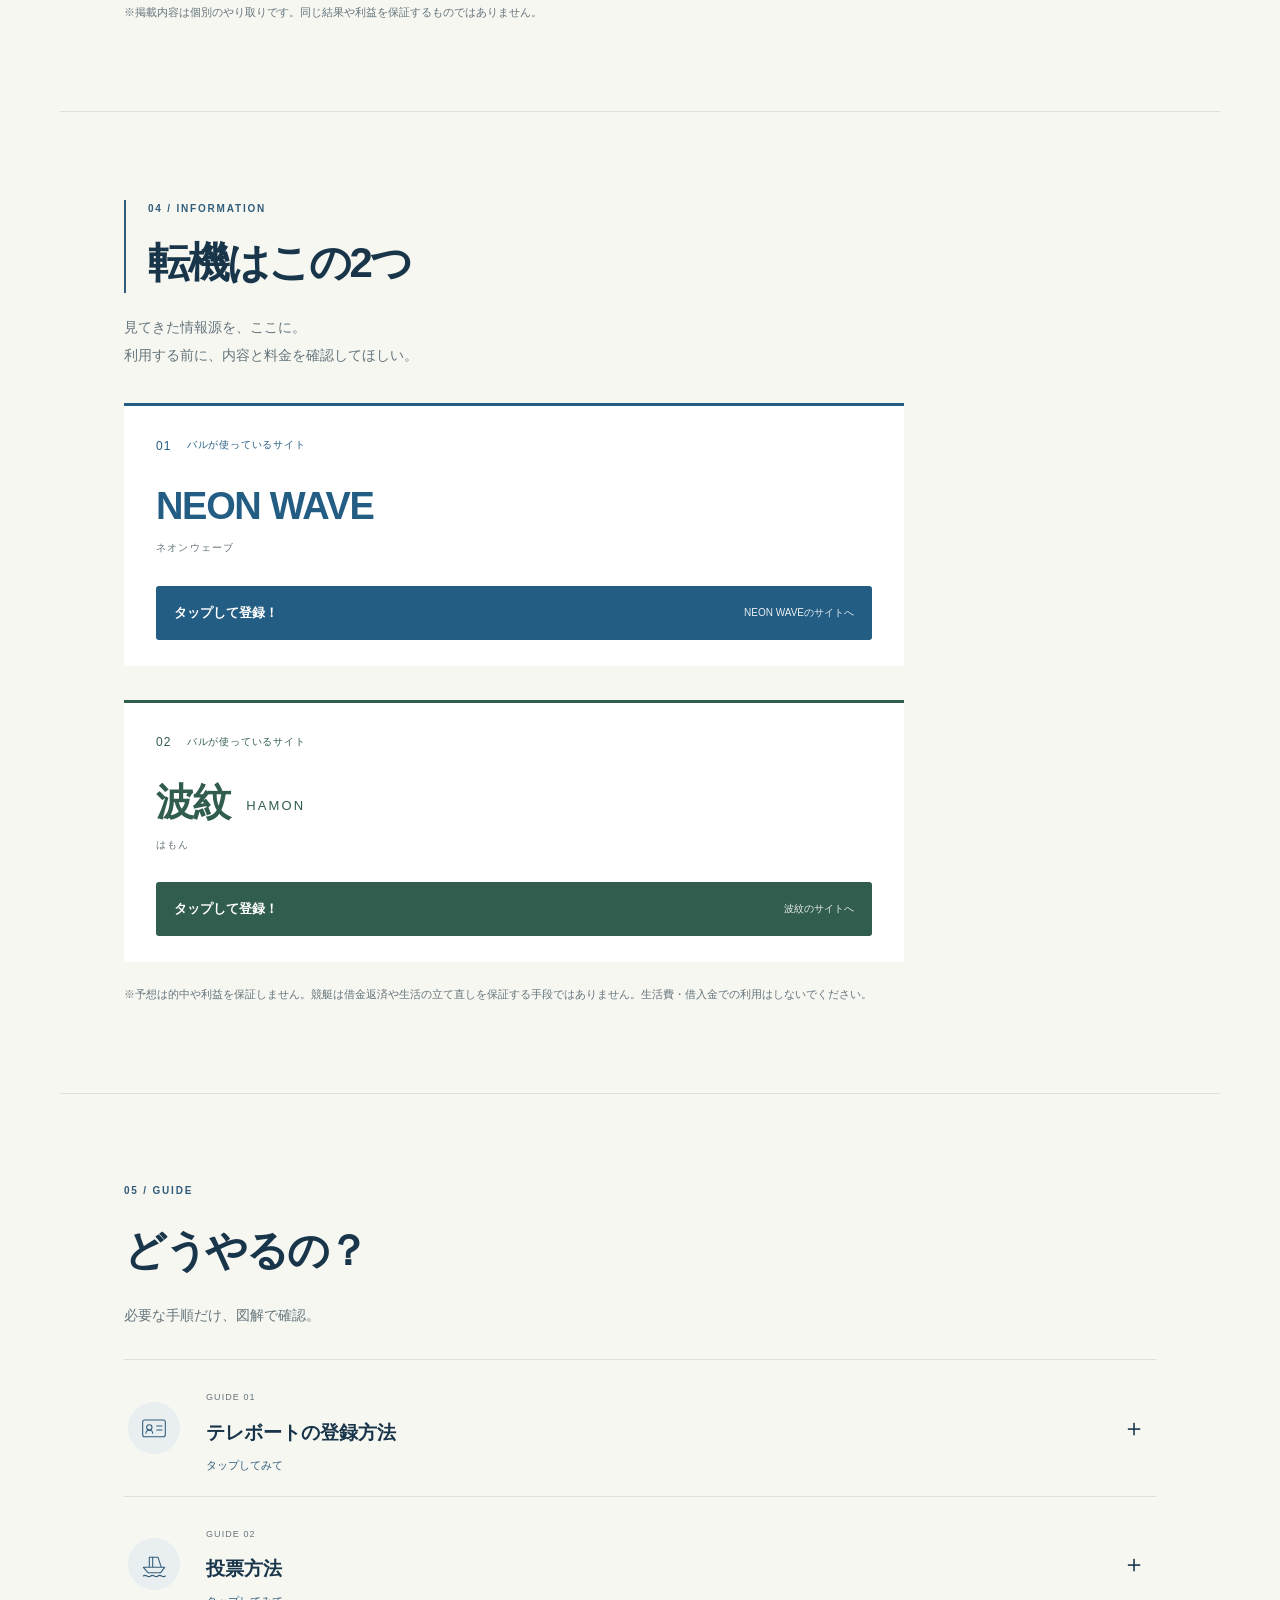
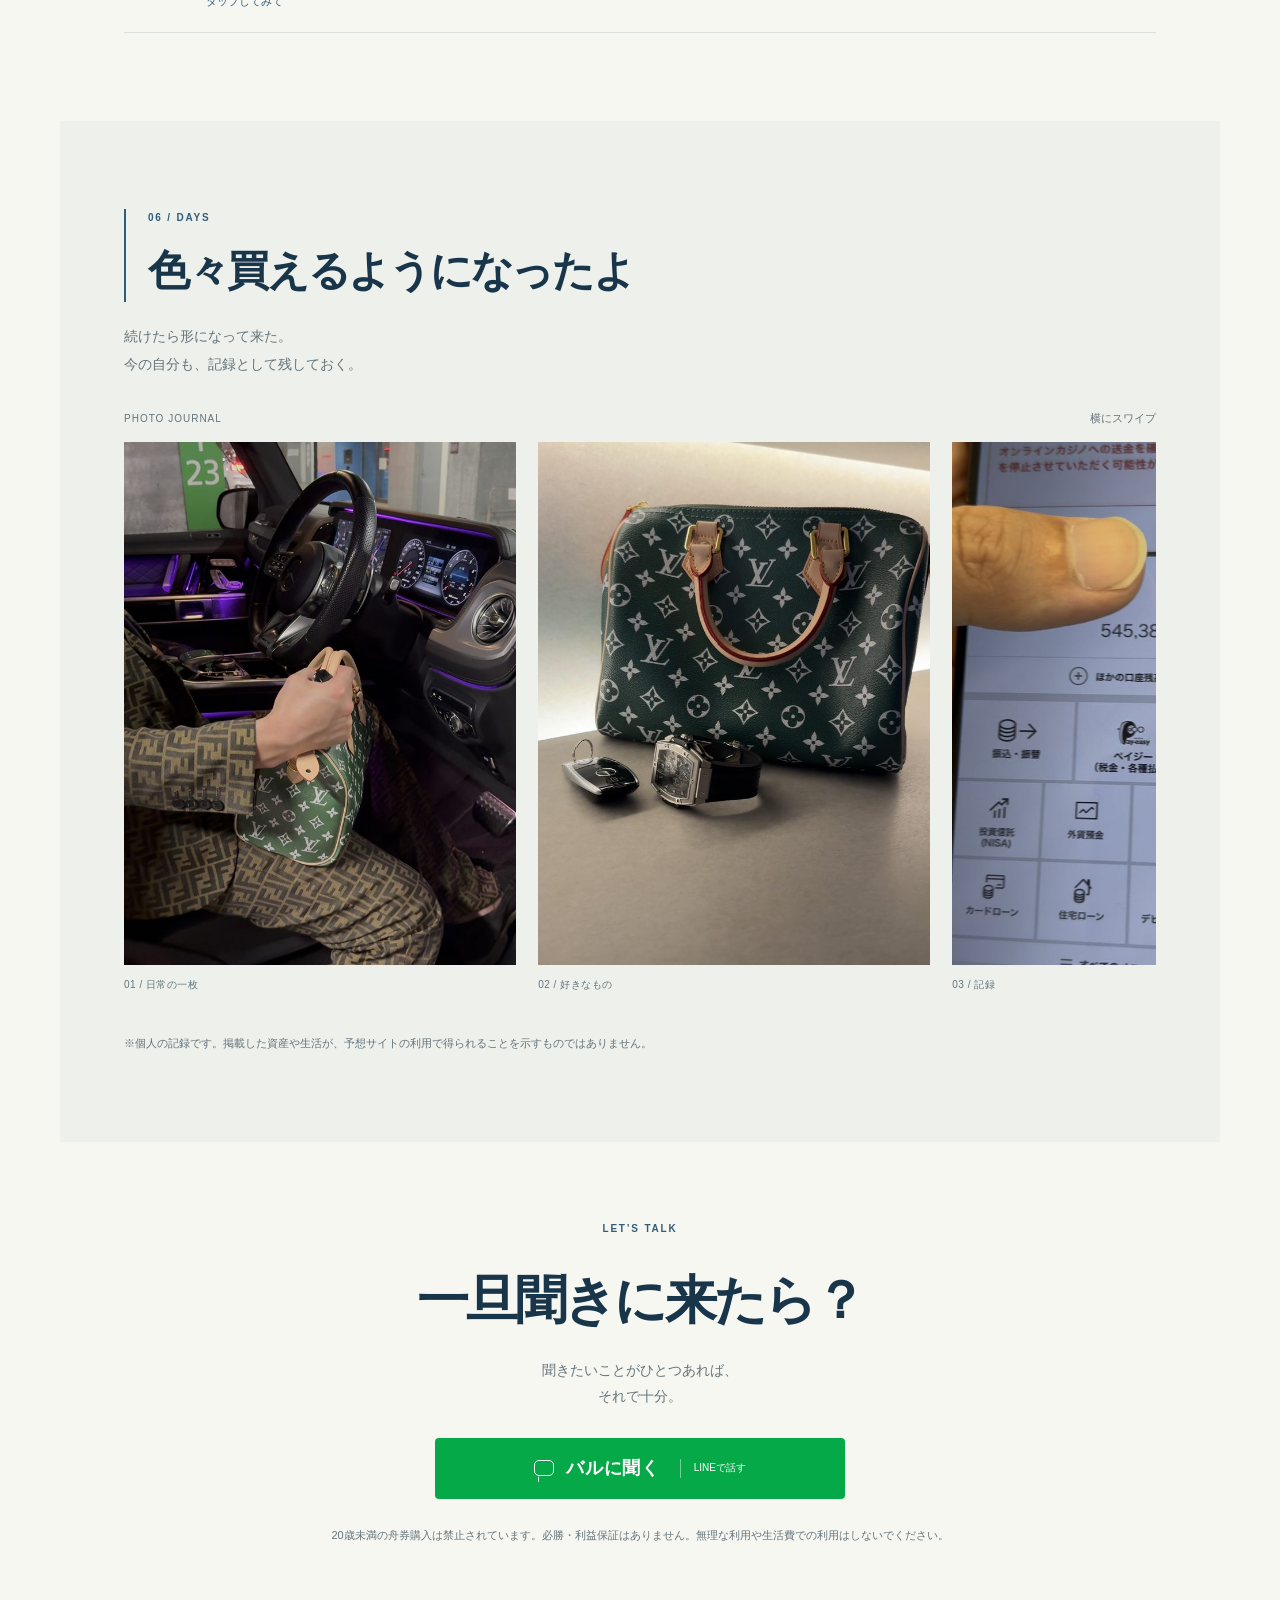
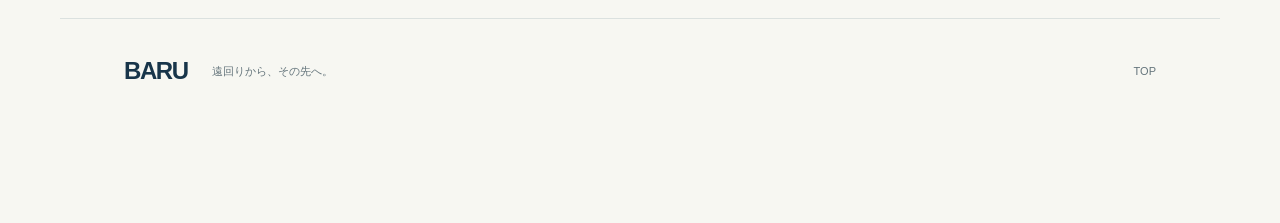
==== commit b7cf1558: "Add files via upload" ====
--- a/index.html
+++ b/index.html
@@ -1,170 +1,117 @@
 <!doctype html>
 <html lang="ja">
 <head>
-  <meta charset="utf-8">
-  <meta name="viewport" content="width=device-width, initial-scale=1">
-  <title>BARU | バルに聞く</title>
-  <meta name="description" content="借金750万からG63を現金一括で買えるようになるまで。最初に変えたのは、見栄と数字から逃げる癖だった。">
-  <link rel="stylesheet" href="./style.css">
+<meta charset="utf-8">
+<meta name="viewport" content="width=device-width, initial-scale=1">
+<meta name="theme-color" content="#18354a">
+<title>BARU | 借金地獄から抜け出したから言えることがある</title>
+<meta name="description" content="借金750万。見栄と数字から逃げていたバルの記録。登録や使い方の分からないことは、LINEでバルに聞く。">
+<link rel="stylesheet" href="./style.css">
 </head>
 <body>
-  <div class="site-shell">
-    <header class="site-header">
-      <a class="brand" href="#top"><span>B</span>BARU</a>
-      <a class="header-cta" href="https://lin.ee/6KYOaDb" target="_blank" rel="noopener">バルに聞く</a>
-    </header>
+<a class="skip-link" href="#main">本文へ</a>
+<div class="site-shell">
+<header class="site-header">
+<a class="brand" href="#top">BARU<span class="brand-note">遠回りから、その先へ。</span></a>
+<a class="header-cta" href="https://lin.ee/6KYOaDb" target="_blank" rel="noopener"><span class="chat-icon" aria-hidden="true"></span>バルに聞く</a>
+</header>
+<main id="main">
+<section class="hero" id="top" aria-labelledby="hero-title">
+<div class="hero-text">
+<p class="eyebrow">気負わず、話そう。</p>
+<h1 id="hero-title">借金地獄から<br>抜け出したから<br>言えることがある</h1>
+<p class="hero-copy">見栄を張って、数字から逃げていた。<br>そんな過去も、隠さず話す。<br>まずは、バルがどんな人か知ってほしい。</p>
+<a class="primary-cta line-cta" href="https://lin.ee/6KYOaDb" target="_blank" rel="noopener"><span class="chat-icon" aria-hidden="true"></span>バルに聞く<span class="cta-platform">LINEで話す</span></a>
+<p class="cta-note">聞きたいことを、そのまま送って。</p>
+</div>
+<figure class="hero-portrait">
+<img src="./result-g63-interior.jpg" width="680" height="1200" alt="G63の車内で過ごすバル">
+<figcaption><span>飾らず、ここから。</span><b>BARU</b></figcaption>
+</figure>
+<div class="hero-bottom"><span>借金750万の過去も、今の自分も。</span><span>PERSONAL JOURNAL / 01</span></div>
+</section>
 
-    <main>
-      <section class="hero hero-baru section" id="top">
-        <figure class="hero-g63">
-          <img src="./hero-g63-v2.jpg" alt="夜のG63">
-          <figcaption>G63は結果。</figcaption>
-        </figure>
-        <div class="hero-ledger">
-          <span>借金750万</span>
-          <span>G63</span>
-        </div>
-        <h1>見栄と数字から<br>逃げる癖をやめた。</h1>
-        <p class="hero-copy">借金750万からG63を現金一括で買えるようになるまで。<br>最初に変えたのは、稼ぎ方じゃない。</p>
-        <a class="primary-cta line-cta" href="https://lin.ee/6KYOaDb" target="_blank" rel="noopener">バルに聞く</a>
-      </section>
+<section class="section about-section" id="about">
+<div class="section-heading"><p class="label">01 / ABOUT</p><h2>3年でG63買えちゃった</h2></div>
+<div class="about-layout">
+<div class="story-copy"><p class="lead">高いものを買うのが<br>ゴールじゃない</p><p>手取り18万。借金750万。<br>惨めな人生から抜け出したかった。</p><p>最初に変えたのは、<br>見栄と数字から逃げる癖だった。</p><p>いいところだけじゃなく、<br>遠回りした話も、ここに残していく。</p></div>
+<figure class="about-photo"><img src="./hero-g63-v2.jpg" loading="lazy" alt="夜のG63"><figcaption>欲しかった車。その前に、向き合った自分。</figcaption></figure>
+</div>
+</section>
 
-      <section class="section result-section">
-        <p class="label">RESULT</p>
-        <h2>G63はただの結果</h2>
-        <div class="copy">
-          <p>本当に変えたかったのは、車じゃない。</p>
-          <p>惨めな人生から抜け出したかった</p>
-        </div>
-      </section>
+<section class="section support-section" id="support">
+<p class="label">02 / TALK TO BARU</p>
+<h2>何から聞けばいいか、<br>分からなくても。</h2>
+<p class="section-intro">最初から詳しくなくていい。<br>こんなことから、聞いてみて。</p>
+<div class="question-list">
+<a href="https://lin.ee/6KYOaDb" target="_blank" rel="noopener"><span>01</span><b>登録の進め方が分からない</b><small>LINEで聞く</small></a>
+<a href="https://lin.ee/6KYOaDb" target="_blank" rel="noopener"><span>02</span><b>使い方を確認したい</b><small>LINEで聞く</small></a>
+<a href="https://lin.ee/6KYOaDb" target="_blank" rel="noopener"><span>03</span><b>バルの話をもう少し聞きたい</b><small>LINEで聞く</small></a>
+</div>
+<div class="support-bottom"><p>まとまってなくても大丈夫。<br>聞きたいことを、そのまま送って。</p><a class="primary-cta line-cta" href="https://lin.ee/6KYOaDb" target="_blank" rel="noopener"><span class="chat-icon" aria-hidden="true"></span>バルに聞く<span class="cta-platform">LINEで話す</span></a></div>
+</section>
 
-      <section class="section story-section" id="story">
-        <p class="label">STORY</p>
-        <h2>750万の話</h2>
-        <div class="copy">
-          <p>手取り18万。ローンとリボが積もって、借金は750万になってた。</p>
-          <p>金がないのに先輩面して奢る。持ってないのに、持ってるフリをする。<br>見栄のためだけに金を使って、請求書は開けずに積んでおく。</p>
-          <p>通帳を見ない。残高を見ない。数字を見た瞬間に、<br>自分が惨めだって確定する気がしたから。</p>
-          <p>変わったきっかけは、大きな出来事じゃない。<br>ある日、逃げてた数字を全部並べて、初めて自分の現在地を見た。<br>そこからだった。</p>
-          <p>稼ぎ方の前に、考え方が変わった。<br>G63は、その3年後についてきた結果でしかない。</p>
-        </div>
-      </section>
+<section class="section voices-section" id="voices">
+<div class="section-heading"><p class="label">03 / CONVERSATIONS</p><h2>一人一人<br>ちゃんと返事してるよ</h2></div>
+<p class="section-intro">みんなの声。実際に届いたやり取りから。</p>
+<div class="slider-heading"><span>MESSAGES</span><span>横にスワイプ</span></div>
+<div class="voice-slider" tabindex="0" role="region" aria-label="みんなの声・横にスクロール">
+<figure class="voice-card"><img src="./voice-hit-01.jpg" loading="lazy" alt="利用者とのLINEのやり取り 1"><figcaption>MESSAGE / 01</figcaption></figure>
+<figure class="voice-card"><img src="./voice-hit-02.jpg" loading="lazy" alt="利用者とのLINEのやり取り 2"><figcaption>MESSAGE / 02</figcaption></figure>
+<figure class="voice-card"><img src="./voice-hit-03.jpg" loading="lazy" alt="利用者とのLINEのやり取り 3"><figcaption>MESSAGE / 03</figcaption></figure>
+<figure class="voice-card"><img src="./voice-hit-04.jpg" loading="lazy" alt="利用者とのLINEのやり取り 4"><figcaption>MESSAGE / 04</figcaption></figure>
+</div>
+<p class="safety-note">※掲載内容は個別のやり取りです。同じ結果や利益を保証するものではありません。</p>
+</section>
 
-      <section class="section turning-section" id="turning">
-        <p class="label">TURNING POINT</p>
-        <h2>変えたのは3つだけ</h2>
-        <div class="copy">
-          <p><b>1. 数字から逃げない</b><br>借金の総額、月の返済、残る金。全部書き出して毎週見る。<br>見るのが一番痛いけど、見ない方が高くつく。</p>
-          <p><b>2. 見栄の支出を切る</b><br>誰かに良く見られるためだけの金を全部やめた。<br>減らしたんじゃなくて、切った。</p>
-          <p><b>3. 情報源を変える</b><br>同じ場所で同じ情報を見てたら、同じ結果しか出ない。<br>俺の場合は、これが一番デカかった。</p>
-        </div>
-      </section>
+<section class="section turning-section" id="turning">
+<div class="section-heading"><p class="label">04 / INFORMATION</p><h2>転機はこの2つ</h2></div>
+<p class="section-intro">見てきた情報源を、ここに。<br>利用する前に、内容と料金を確認してほしい。</p>
+<div class="recommend-grid">
+<a class="recommend-card recommend-editorial recommend-neon" href="https://neon-wave.net/?m=ghxr1" target="_blank" rel="noopener" aria-label="NEON WAVEに登録する（外部サイト）">
+  <div class="recommend-meta"><span>01</span><small>バルが使っているサイト</small></div>
+  <div class="recommend-name"><b>NEON WAVE</b><span>ネオンウェーブ</span></div>
+  <span class="site-link">タップして登録！<small>NEON WAVEのサイトへ</small></span>
+</a>
+<a class="recommend-card recommend-editorial recommend-hamon" href="https://hamon-boat.com/?m=hnHxA" target="_blank" rel="noopener" aria-label="波紋に登録する（外部サイト）">
+  <div class="recommend-meta"><span>02</span><small>バルが使っているサイト</small></div>
+  <div class="recommend-name"><b>波紋<span>HAMON</span></b><span>はもん</span></div>
+  <span class="site-link">タップして登録！<small>波紋のサイトへ</small></span>
+</a>
+</div>
+<p class="safety-note">※予想は的中や利益を保証しません。競艇は借金返済や生活の立て直しを保証する手段ではありません。生活費・借入金での利用はしないでください。</p>
+</section>
 
-      <section class="section turning-section" id="sites">
-        <p class="label">SOURCE</p>
-        <h2>たどり着いた情報源</h2>
-        <div class="recommend-grid">
-          <a class="recommend-card" href="https://neon-wave.net/?m=ghxr1" target="_blank" rel="noopener" aria-label="NEON WAVEを見る">
-            <figure><img src="./recommend-neon-wave-baru.jpg" alt="NEON WAVE"></figure>
-            <small>RECOMMEND 01</small>
-            <b>NEON WAVE</b>
-            <i>タップして登録！</i>
-          </a>
-          <a class="recommend-card recommend-card-top" href="https://hamon-boat.com/?m=hnHxA" target="_blank" rel="noopener" aria-label="波紋を見る">
-            <figure><img src="./recommend-hamon-baru.jpg" alt="波紋 HAMON"></figure>
-            <small>RECOMMEND 02</small>
-            <b>波紋 -HAMON-</b>
-            <i>タップして登録！</i>
-          </a>
-        </div>
-        <p class="safety-note">※勝ちや利益を保証する内容ではありません。無理な利用や生活費での利用はしないでください。</p>
-        <a class="primary-cta line-cta" href="https://lin.ee/6KYOaDb" target="_blank" rel="noopener">バルに聞く</a>
-      </section>
+<section class="section how-section" id="how">
+<p class="label">05 / GUIDE</p><h2>どうやるの？</h2><p class="section-intro">必要な手順だけ、図解で確認。</p>
+<div class="guide-grid">
+<a class="guide-card" href="./register.html"><span class="guide-icon" aria-hidden="true"><svg viewBox="0 0 48 48" fill="none"><rect x="7" y="12" width="34" height="25" rx="3"/><circle cx="17" cy="23" r="4"/><path d="M12 32c0-6 10-6 10 0M28 21h8M28 27h8"/></svg></span><div><span class="guide-label">GUIDE 01</span><b>テレボートの登録方法</b><p>タップしてみて</p></div><span class="guide-action" aria-hidden="true">＋</span></a>
+<a class="guide-card" href="./vote.html"><span class="guide-icon" aria-hidden="true"><svg viewBox="0 0 48 48" fill="none"><path d="M8 29h32l-6 8H15l-7-8ZM17 29V14h13l5 15M22 14v15M8 42c4-4 7 4 11 0s7 4 11 0 7 4 11 0"/></svg></span><div><span class="guide-label">GUIDE 02</span><b>投票方法</b><p>タップしてみて</p></div><span class="guide-action" aria-hidden="true">＋</span></a>
+</div>
+</section>
 
-      <section class="section how-section" id="how">
-        <p class="label">HOW TO START</p>
-        <h2>どうやるの？</h2>
-        <div class="guide-grid">
-          <a class="guide-card" href="./register.html">
-            <span class="guide-icon" aria-hidden="true">ID</span>
-            <span class="guide-label">GUIDE 01</span>
-            <b>テレボートの登録方法</b>
-            <p>タップしてみて</p>
-          </a>
-          <a class="guide-card" href="./vote.html">
-            <span class="guide-icon" aria-hidden="true">舟</span>
-            <span class="guide-label">GUIDE 02</span>
-            <b>投票方法</b>
-            <p>タップしてみて</p>
-          </a>
-        </div>
-        <a class="primary-cta line-cta" href="https://lin.ee/6KYOaDb" target="_blank" rel="noopener">バルに聞く</a>
-      </section>
+<section class="section view-section" id="daily">
+<div class="section-heading"><p class="label">06 / DAYS</p><h2>色々買えるようになったよ</h2></div>
+<p class="section-intro">続けたら形になって来た。<br>今の自分も、記録として残しておく。</p>
+<div class="slider-heading"><span>PHOTO JOURNAL</span><span>横にスワイプ</span></div>
+<div class="result-slider" tabindex="0" role="region" aria-label="バルの日常写真・横にスクロール">
+<figure class="result-card"><img src="./result-g63-interior.jpg" loading="lazy" alt="G63の車内"><figcaption>01 / 日常の一枚</figcaption></figure>
+<figure class="result-card"><img src="./result-luxury-items.jpg" loading="lazy" alt="バッグと時計"><figcaption>02 / 好きなもの</figcaption></figure>
+<figure class="result-card"><img src="./result-balance.jpg" loading="lazy" alt="残高画面"><figcaption>03 / 記録</figcaption></figure>
+<figure class="result-card"><img src="./result-cash.jpg" loading="lazy" alt="現金の写真"><figcaption>04 / 記録</figcaption></figure>
+</div>
+<p class="safety-note">※個人の記録です。掲載した資産や生活が、予想サイトの利用で得られることを示すものではありません。</p>
+</section>
 
-      <section class="section support-section" id="support">
-        <p class="label">PRIVATE SUPPORT</p>
-        <h2>初めてのトライも怖くない<br>バルが1から教えるよ</h2>
-        <div class="copy">
-          <p>登録も投票も、最初は分からなくて普通。</p>
-          <p>分からないまま進まなくていい。</p>
-          <p>一人で焦る前に、バルに聞けばいい。</p>
-        </div>
-        <a class="primary-cta line-cta large" href="https://lin.ee/6KYOaDb" target="_blank" rel="noopener">バルに聞く</a>
-      </section>
-
-      <section class="section voices-section" id="voice">
-        <p class="label">VOICE</p>
-        <h2>みんなの声。</h2>
-        <p class="swipe-hint">横にスワイプ</p>
-        <div class="voice-slider">
-          <figure class="voice-card voice-image-card">
-            <img src="./voice-hit-01.jpg" alt="利用者の声 1">
-          </figure>
-          <figure class="voice-card voice-image-card">
-            <img src="./voice-hit-02.jpg" alt="利用者の声 2">
-          </figure>
-          <figure class="voice-card voice-image-card">
-            <img src="./voice-hit-03.jpg" alt="利用者の声 3">
-          </figure>
-          <figure class="voice-card voice-image-card">
-            <img src="./voice-hit-04.jpg" alt="利用者の声 4">
-          </figure>
-        </div>
-      </section>
-
-      <section class="section view-section">
-        <p class="label">AFTER</p>
-        <h2>ついてきた結果</h2>
-        <p class="swipe-hint">横にスワイプ</p>
-        <div class="result-slider">
-          <figure class="result-card">
-            <img src="./result-g63-interior.jpg" alt="G63の車内">
-          </figure>
-          <figure class="result-card">
-            <img src="./result-luxury-items.jpg" alt="バッグと時計">
-          </figure>
-        </div>
-        <div class="copy">
-          <p>続けたら形になって来た</p>
-        </div>
-      </section>
-
-      <section class="section final-section">
-        <p class="label">LINE</p>
-        <h2 class="one-line">1人で決めずにバルに聞く</h2>
-        <a class="primary-cta line-cta large" href="https://lin.ee/6KYOaDb" target="_blank" rel="noopener">バルに聞く</a>
-        <p class="safety-note">※必勝法・利益保証・投資助言ではありません。無理な利用はしないでください。</p>
-      </section>
-    </main>
-
-    <footer class="footer">BARU</footer>
-  </div>
-
-  <nav class="bottom-nav" aria-label="固定ナビ">
-    <a href="#story">話</a>
-    <a href="#sites">情報源</a>
-    <a href="#how">やり方</a>
-    <a class="win" href="https://lin.ee/6KYOaDb" target="_blank" rel="noopener">バルに聞く</a>
-  </nav>
+<section class="section final-section">
+<p class="label">LET’S TALK</p><h2>一旦聞きに来たら？</h2><p>聞きたいことがひとつあれば、<br>それで十分。</p>
+<a class="primary-cta line-cta" href="https://lin.ee/6KYOaDb" target="_blank" rel="noopener"><span class="chat-icon" aria-hidden="true"></span>バルに聞く<span class="cta-platform">LINEで話す</span></a>
+<p class="safety-note">20歳未満の舟券購入は禁止されています。必勝・利益保証はありません。無理な利用や生活費での利用はしないでください。</p>
+</section>
+</main>
+<footer class="footer"><b>BARU</b><span>遠回りから、その先へ。</span><a href="#top">TOP</a></footer>
+</div>
+<nav class="bottom-nav" aria-label="固定ナビ"><a href="#about">バルについて</a><a href="#how">やり方</a><a class="win" href="https://lin.ee/6KYOaDb" target="_blank" rel="noopener"><span class="chat-icon" aria-hidden="true"></span>バルに聞く<small>LINE</small></a></nav>
 </body>
 </html>
+
--- a/style.css
+++ b/style.css
@@ -1,566 +1,27 @@
-:root{
-  --bg:#edf7ff;
-  --bg2:#f9fdff;
-  --card:#ffffff;
-  --navy:#061a33;
-  --navy2:#073160;
-  --blue:#075fd8;
-  --blue2:#0aa0ff;
-  --sky:#dff4ff;
-  --text:#10243c;
-  --muted:#63758a;
-  --line:#06c755;
-  --red:#e94f52;
-  --border:rgba(7,95,216,.16);
-  --shadow:0 18px 42px rgba(7,49,96,.13);
-  --deepShadow:0 24px 52px rgba(6,26,51,.18);
-  --font:"BIZ UDPGothic","Yu Gothic UI","Yu Gothic",Meiryo,sans-serif;
-}
-*{box-sizing:border-box}
-html{scroll-behavior:smooth}
-body{
-  margin:0;
-  color:var(--text);
-  background:
-    linear-gradient(135deg,rgba(6,26,51,.94) 0 12%,transparent 12.2%),
-    radial-gradient(circle at 90% 4%,rgba(10,160,255,.30),transparent 28%),
-    radial-gradient(circle at 0 0,rgba(10,160,255,.18),transparent 34%),
-    linear-gradient(180deg,var(--bg2) 0%,var(--bg) 42%,#e8f7ff 100%);
-  font-family:var(--font);
-  font-weight:700;
-  line-height:1.72;
-  overflow-x:hidden;
-  padding-bottom:92px;
-}
-a{color:inherit;text-decoration:none}
-img{display:block;max-width:100%}
-h1,h2,p{margin:0}
-h1,h2{
-  color:var(--navy);
-  font-family:var(--font);
-  font-weight:950;
-  letter-spacing:-.075em;
-  line-height:1.12;
-}
-h1{font-size:clamp(40px,12vw,60px)}
-h2{font-size:clamp(30px,9.4vw,44px)}
-
-.site-shell{
-  width:min(100%,480px);
-  margin:0 auto;
-  overflow:hidden;
-  background:linear-gradient(180deg,#fbfeff,#eef8ff);
-}
-.site-header{
-  position:sticky;
-  top:0;
-  z-index:20;
-  display:flex;
-  align-items:center;
-  justify-content:space-between;
-  padding:14px 16px;
-  background:rgba(255,255,255,.88);
-  backdrop-filter:blur(14px);
-  border-bottom:1px solid var(--border);
-}
-.brand{
-  display:flex;
-  align-items:center;
-  gap:9px;
-  color:var(--navy);
-  font:950 14px/1 var(--font);
-  letter-spacing:.06em;
-}
-.brand span{
-  display:grid;
-  place-items:center;
-  width:30px;
-  height:30px;
-  border-radius:10px;
-  color:#fff;
-  background:linear-gradient(135deg,var(--navy),var(--blue));
-  box-shadow:0 10px 22px rgba(7,95,216,.18);
-}
-.header-cta{
-  display:grid;
-  place-items:center;
-  min-height:42px;
-  padding:0 16px;
-  border-radius:999px;
-  color:#fff;
-  background:linear-gradient(135deg,var(--line),#02a946);
-  box-shadow:0 10px 24px rgba(6,199,85,.28);
-  font:950 13px/1 var(--font);
-}
-
-.section{
-  position:relative;
-  padding:52px 18px;
-}
-.section:not(.hero)::before{
-  content:"";
-  position:absolute;
-  left:18px;
-  right:18px;
-  top:0;
-  height:1px;
-  background:linear-gradient(90deg,transparent,rgba(7,95,216,.18),transparent);
-}
-.hero{
-  padding:28px 18px 54px;
-  background:
-    linear-gradient(145deg,rgba(6,26,51,.07),rgba(7,95,216,.08) 46%,rgba(10,160,255,.035)),
-    radial-gradient(circle at 92% 8%,rgba(10,160,255,.28),transparent 34%);
-}
-.hero::before{
-  content:"";
-  position:absolute;
-  top:22px;
-  right:-70px;
-  width:190px;
-  height:30px;
-  transform:rotate(-18deg);
-  background:linear-gradient(90deg,transparent,rgba(7,95,216,.18),rgba(6,26,51,.24),transparent);
-}
-.hero-g63{
-  position:relative;
-  margin:0 0 24px;
-  padding:10px;
-  overflow:hidden;
-  border-radius:26px;
-  background:linear-gradient(145deg,#fff,#edf7ff);
-  border:1px solid rgba(6,26,51,.12);
-  box-shadow:var(--deepShadow);
-  transform:rotate(-.8deg);
-}
-.hero-g63 img{
-  width:100%;
-  height:310px;
-  object-fit:cover;
-  object-position:64% center;
-  border-radius:20px;
-  filter:brightness(.90) contrast(1.05) saturate(.94);
-}
-.hero-g63 figcaption{
-  position:absolute;
-  left:24px;
-  bottom:24px;
-  z-index:1;
-  min-height:38px;
-  display:inline-flex;
-  align-items:center;
-  padding:0 14px;
-  border-radius:999px;
-  color:#fff;
-  background:rgba(6,26,51,.82);
-  backdrop-filter:blur(8px);
-  font:950 14px/1 var(--font);
-}
-.hero-ledger{
-  display:grid;
-  grid-template-columns:1fr 1fr;
-  align-items:center;
-  gap:8px;
-  margin:0 0 24px;
-  padding:10px;
-  border-radius:22px;
-  background:#fff;
-  border:1px solid var(--border);
-  box-shadow:var(--shadow);
-}
-.hero-ledger span{
-  display:grid;
-  place-items:center;
-  min-height:48px;
-  padding:0 8px;
-  border-radius:16px;
-  color:#fff;
-  background:linear-gradient(135deg,var(--navy),var(--blue));
-  font:950 14px/1 var(--font);
-}
-.hero-ledger span:first-child{background:linear-gradient(135deg,#ff5a63,#d93649)}
-.hero-ledger i{color:var(--blue);font-style:normal;font-weight:950}
-.hero h1{
-  color:var(--navy);
-  text-shadow:0 2px 0 rgba(255,255,255,.9);
-}
-.hero-copy,.copy{
-  margin-top:20px;
-  color:var(--muted);
-  font-size:14px;
-}
-.copy p+p{margin-top:12px}
-
-.label{
-  display:inline-flex;
-  align-items:center;
-  min-height:30px;
-  margin:0 0 18px;
-  padding:6px 12px;
-  border-radius:999px;
-  color:var(--blue);
-  background:#fff;
-  border:1px solid var(--border);
-  box-shadow:0 8px 20px rgba(7,95,216,.08);
-  font:950 10px/1 var(--font);
-  letter-spacing:.08em;
-}
-.label::after{display:none}
-.primary-cta{
-  display:flex;
-  align-items:center;
-  justify-content:space-between;
-  gap:18px;
-  min-height:58px;
-  margin-top:26px;
-  padding:0 20px;
-  border-radius:18px;
-  color:#fff;
-  background:linear-gradient(135deg,var(--line),#02a946);
-  box-shadow:0 18px 34px rgba(6,199,85,.28);
-  font:950 17px/1 var(--font);
-}
-.primary-cta.large{min-height:64px;font-size:18px}
-.secondary-cta{
-  display:flex;
-  align-items:center;
-  justify-content:space-between;
-  gap:18px;
-  min-height:56px;
-  margin-top:14px;
-  padding:0 18px;
-  border-radius:18px;
-  color:var(--blue);
-  background:#fff;
-  border:1px solid var(--border);
-  box-shadow:0 10px 24px rgba(7,49,96,.08);
-  font:950 15px/1 var(--font);
-}
-.teleboat-cta{
-  color:#fff;
-  background:linear-gradient(135deg,var(--navy),var(--blue));
-  border-color:rgba(7,95,216,.24);
-  box-shadow:0 16px 34px rgba(7,95,216,.22);
-}
-
-.result-section,.support-section,.final-section{
-  margin:0 14px 20px;
-  border-radius:28px;
-  background:#fff;
-  box-shadow:var(--shadow);
-}
-.result-section h2,.turning-section h2,.how-section h2,.support-section h2,.voices-section h2,.view-section h2,.final-section h2{
-  color:var(--navy);
-}
-.turning-section{
-  background:
-    radial-gradient(circle at 92% 12%,rgba(10,160,255,.16),transparent 30%),
-    #f5fbff;
-}
-.recommend-grid{
-  display:grid;
-  gap:16px;
-  margin-top:26px;
-}
-.recommend-card{
-  display:grid;
-  grid-template-columns:1fr;
-  gap:10px;
-  min-height:0;
-  padding:12px;
-  border-radius:24px;
-  background:linear-gradient(145deg,#fff,#f2f9ff);
-  border:1px solid var(--border);
-  box-shadow:var(--shadow);
-}
-.recommend-card figure{
-  margin:0;
-  overflow:hidden;
-  border-radius:18px;
-  background:#061a33;
-}
-.recommend-card img{
-  width:100%;
-  height:auto;
-  object-fit:contain;
-  object-position:center top;
-}
-.recommend-card small,.guide-card .guide-label{
-  color:var(--blue);
-  font:950 10px/1 var(--font);
-  letter-spacing:.08em;
-}
-.recommend-card b,.guide-card b{
-  display:block;
-  margin-top:5px;
-  color:var(--navy);
-  font-size:23px;
-  line-height:1.2;
-}
-.recommend-card p,.guide-card p{color:var(--muted);font-size:13px}
-.recommend-card i{
-  display:inline-flex;
-  align-items:center;
-  justify-content:center;
-  min-height:34px;
-  width:100%;
-  margin-top:4px;
-  padding:0 14px;
-  border-radius:14px;
-  color:#fff;
-  background:linear-gradient(135deg,var(--navy),var(--blue));
-  font-style:normal;
-  font-weight:950;
-  font-size:14px;
-}
-.recommend-card-top img{object-position:center top}
-.safety-note{
-  margin-top:18px;
-  color:#7a8998;
-  font-size:11px;
-  line-height:1.7;
-}
-
-.how-section{
-  margin-top:8px;
-  border-radius:28px 28px 0 0;
-  background:#fff;
-  box-shadow:0 -18px 40px rgba(6,26,51,.06);
-}
-.guide-grid{
-  display:grid;
-  grid-template-columns:1fr;
-  gap:14px;
-  margin-top:24px;
-}
-.guide-card{
-  display:grid;
-  grid-template-columns:64px 1fr;
-  align-items:center;
-  column-gap:14px;
-  min-height:112px;
-  padding:16px;
-  border-radius:22px;
-  background:linear-gradient(135deg,#f3fbff,#fff);
-  border:1px solid var(--border);
-  box-shadow:0 10px 24px rgba(7,49,96,.08);
-}
-.guide-icon{
-  grid-row:1 / 4;
-  display:grid;
-  place-items:center;
-  width:58px;
-  height:58px;
-  border-radius:20px;
-  color:#fff;
-  background:linear-gradient(135deg,var(--navy),var(--blue));
-  box-shadow:0 12px 26px rgba(7,95,216,.18);
-  font:950 17px/1 var(--font);
-  letter-spacing:0;
-}
-.guide-card p{
-  margin-top:8px;
-  display:inline-flex;
-  width:max-content;
-  min-height:30px;
-  align-items:center;
-  padding:0 10px;
-  border-radius:999px;
-  color:#fff;
-  background:var(--blue);
-  font-weight:950;
-}
-
-.support-section{
-  color:#fff;
-  background:
-    linear-gradient(135deg,rgba(255,255,255,.08),transparent),
-    linear-gradient(135deg,var(--navy),#064a9c 76%,var(--blue));
-}
-.support-section h2,.support-section .label{color:#fff}
-.support-section .label{
-  background:rgba(255,255,255,.12);
-  border-color:rgba(255,255,255,.18);
-}
-.support-section .copy{color:rgba(255,255,255,.78)}
-
-.swipe-hint{
-  margin-top:16px;
-  color:var(--muted);
-  text-align:right;
-  font-size:12px;
-}
-.voice-slider,.result-slider{
-  display:flex;
-  gap:12px;
-  overflow-x:auto;
-  scroll-snap-type:x mandatory;
-  margin:22px -18px 0;
-  padding:0 18px 12px;
-}
-.voice-slider::-webkit-scrollbar,.result-slider::-webkit-scrollbar{display:none}
-.voice-card{
-  flex:0 0 82%;
-  scroll-snap-align:start;
-  min-height:150px;
-  margin:0;
-  overflow:hidden;
-  border-radius:20px;
-  background:#fff;
-  box-shadow:var(--shadow);
-  border:1px solid var(--border);
-}
-.voice-image-card{padding:0}
-.voice-image-card img{
-  width:100%;
-  aspect-ratio:9/13;
-  object-fit:cover;
-  object-position:center top;
-  filter:contrast(1.02) saturate(.96);
-}
-.voice-card small{color:var(--blue);font:950 9px var(--font);letter-spacing:.08em}
-.voice-card p{margin-top:18px;font-size:22px;line-height:1.5}
-.view-section{
-  background:linear-gradient(180deg,#f7fcff,#edf7ff);
-}
-.result-card{
-  flex:0 0 82%;
-  scroll-snap-align:start;
-  margin:0;
-  overflow:hidden;
-  border-radius:22px;
-  background:#fff;
-  box-shadow:var(--shadow);
-  border:1px solid var(--border);
-}
-.result-card img{
-  width:100%;
-  aspect-ratio:3/4;
-  object-fit:cover;
-  object-position:center;
-  filter:brightness(.92) contrast(1.06) saturate(.95);
-}
-.result-card:first-child img{object-position:center 34%}
-.result-card:nth-child(2) img{object-position:center 44%}
-.result-card:nth-child(3) img{object-position:center 38%}
-.result-card:nth-child(4) img{object-position:center 42%}
-.wide-image{
-  margin:24px 0 0;
-  overflow:hidden;
-  border-radius:22px;
-  background:#fff;
-  box-shadow:var(--shadow);
-}
-.wide-image img{
-  width:100%;
-  height:300px;
-  object-fit:cover;
-  object-position:center 36%;
-}
-.one-line{
-  font-size:clamp(27px,7vw,38px);
-  white-space:nowrap;
-  letter-spacing:-.08em;
-}
-.footer{
-  padding:32px 18px;
-  color:#8292a3;
-  font-size:11px;
-  letter-spacing:.12em;
-}
-
-.detail-page{
-  padding-top:44px;
-  background:
-    linear-gradient(145deg,rgba(6,26,51,.07),rgba(7,95,216,.08) 46%,rgba(10,160,255,.035));
-}
-.detail-page h1{
-  margin-top:18px;
-  color:var(--navy);
-  font-size:clamp(36px,10vw,50px);
-}
-.detail-flow{
-  display:grid;
-  gap:18px;
-  padding-top:24px;
-}
-.detail-step{
-  padding:16px;
-  border-radius:24px;
-  background:#fff;
-  border:1px solid var(--border);
-  box-shadow:var(--shadow);
-}
-.detail-step small{
-  display:inline-flex;
-  align-items:center;
-  min-height:28px;
-  padding:0 10px;
-  border-radius:999px;
-  color:#fff;
-  background:linear-gradient(135deg,var(--navy),var(--blue));
-  font:950 10px/1 var(--font);
-}
-.detail-step h2{
-  margin-top:12px;
-  font-size:clamp(24px,7vw,34px);
-  color:var(--navy);
-}
-.detail-step p{
-  margin-top:12px;
-  color:var(--muted);
-  font-size:13px;
-}
-.detail-step figure{
-  margin:16px 0 0;
-  padding:8px;
-  border-radius:20px;
-  background:#f4f9ff;
-  border:1px solid var(--border);
-  overflow:hidden;
-}
-.detail-step img{
-  width:100%;
-  height:auto;
-  border-radius:14px;
-}
-
-.bottom-nav{
-  position:fixed;
-  left:50%;
-  bottom:12px;
-  z-index:40;
-  transform:translateX(-50%);
-  width:min(448px,calc(100% - 22px));
-  display:grid;
-  grid-template-columns:repeat(4,1fr);
-  gap:8px;
-  padding:8px;
-  border-radius:20px;
-  background:rgba(255,255,255,.88);
-  backdrop-filter:blur(14px);
-  box-shadow:0 18px 42px rgba(7,49,96,.17);
-  border:1px solid var(--border);
-}
-.bottom-nav a{
-  display:grid;
-  place-items:center;
-  min-height:42px;
-  border-radius:14px;
-  color:var(--muted);
-  font-size:11px;
-  font-weight:950;
-}
-.bottom-nav .win{
-  color:#fff;
-  background:var(--line);
-}
-
-@media (min-width:760px){
-  .site-shell{width:min(100%,760px)}
-  .section{padding-left:34px;padding-right:34px}
-  .guide-grid{grid-template-columns:1fr}
-  .recommend-grid{grid-template-columns:1fr}
-  .recommend-card{padding:14px}
-  .bottom-nav{width:min(720px,calc(100% - 40px))}
-}
+:root{--paper:#f7f7f2;--white:#fff;--ink:#18354a;--muted:#64747b;--blue:#315d7b;--line:#06a947;--border:#dbe1df;--font:"Yu Gothic","Hiragino Kaku Gothic ProN",Meiryo,sans-serif}
+*{box-sizing:border-box}html{scroll-behavior:smooth;scroll-padding-top:90px}body{margin:0;padding-bottom:100px;background:var(--paper);color:var(--ink);font-family:var(--font);font-weight:500;line-height:1.85}a{color:inherit;text-decoration:none}img{display:block;max-width:100%;height:auto}figure,h1,h2,p{margin:0}a{-webkit-tap-highlight-color:transparent}a:focus-visible,[tabindex]:focus-visible{outline:3px solid #087fbd;outline-offset:5px}a:hover{opacity:.88}h1,h2{font-weight:700;letter-spacing:-.055em;line-height:1.45}.site-shell{width:100%;margin:auto}.skip-link{position:fixed;left:20px;top:-100px;background:#fff;padding:10px;z-index:100}.skip-link:focus{top:10px}
+.site-header{position:sticky;top:0;z-index:30;display:flex;align-items:center;justify-content:space-between;gap:20px;max-width:1440px;margin:auto;padding:20px 5%;background:rgba(247,247,242,.96);border-bottom:1px solid var(--border)}.brand{display:flex;align-items:center;gap:22px;font-family:Arial,sans-serif;font-size:30px;line-height:1;font-weight:800;letter-spacing:-.07em}.brand-note{font:500 11px/1.4 var(--font);letter-spacing:.08em}.header-cta{display:flex;align-items:center;justify-content:center;gap:10px;min-height:48px;padding:0 20px;background:var(--line);border-radius:4px;color:#fff;font-size:13px;font-weight:700}.chat-icon{position:relative;display:inline-block;flex:0 0 20px;width:20px;height:16px;border:1.7px solid currentColor;border-radius:5px}.chat-icon:after{content:"";position:absolute;left:3px;bottom:-5px;width:5px;height:5px;border-left:1.7px solid currentColor;background:inherit;transform:skewY(-35deg)}
+.hero{max-width:1280px;display:grid;grid-template-columns:1fr 1fr;align-items:center;gap:0 7%;padding:52px 5% 0;margin:auto}.hero-text{padding:20px 0 34px}.eyebrow{display:flex;align-items:center;gap:10px;font-size:13px;letter-spacing:.12em;margin-bottom:28px}.eyebrow:before{content:"";width:25px;height:1px;background:var(--ink)}h1{font-size:clamp(42px,4.5vw,64px);line-height:1.4;letter-spacing:-.06em}.hero-copy{font-size:14px;line-height:2.15;color:var(--muted);margin-top:24px}.hero-portrait{position:relative;align-self:stretch;min-height:590px;overflow:hidden;background:#24343b}.hero-portrait:after{content:"";position:absolute;inset:55% 0 0;background:linear-gradient(transparent,rgba(10,25,34,.72));pointer-events:none}.hero-portrait img{width:100%;height:100%;position:absolute;inset:0;object-fit:cover;object-position:49% 40%}.hero-portrait figcaption{position:absolute;bottom:28px;left:28px;right:28px;z-index:1;color:#fff;display:flex;align-items:flex-end;justify-content:space-between}.hero-portrait figcaption span{font-size:12px;letter-spacing:.08em}.hero-portrait figcaption b{font:800 36px/1 Arial,sans-serif;letter-spacing:-.05em}.hero-bottom{grid-column:1/-1;display:flex;justify-content:space-between;gap:16px;padding:22px 0 25px;margin-top:20px;border-bottom:1px solid var(--border);font-size:11px;letter-spacing:.05em}.hero-bottom span:last-child{font:10px/1.8 Arial,sans-serif;letter-spacing:.1em}
+.primary-cta{display:flex;align-items:center;justify-content:center;gap:12px;min-height:60px;margin-top:30px;padding:14px 22px;max-width:410px;border-radius:4px;background:var(--line);color:#fff;font-size:18px;font-weight:700;letter-spacing:.04em}.cta-platform{font-size:10px;font-weight:500;border-left:1px solid #ffffff70;padding-left:13px;margin-left:8px;letter-spacing:0}.cta-note{font-size:11px;color:var(--muted);margin-top:10px;max-width:410px;text-align:center}.section{max-width:1160px;padding:88px 5%;margin:auto;scroll-margin-top:12px}.label{font-family:Arial,sans-serif;font-size:10px;font-weight:600;letter-spacing:.18em;color:var(--blue);margin-bottom:20px}h2{font-size:clamp(28px,3.5vw,42px)}.section-intro{font-size:14px;line-height:2;color:var(--muted);margin-top:20px}.section-heading{border-left:2px solid var(--blue);padding-left:22px}.section-heading .label{margin-bottom:14px}.about-layout{display:grid;grid-template-columns:1fr 1fr;gap:10%;align-items:center;margin-top:38px}.story-copy{font-size:14px;line-height:2.1;color:var(--muted)}.story-copy p+p{margin-top:22px}.story-copy .lead{font-size:23px;font-weight:700;line-height:1.8;color:var(--ink)}.about-photo img{width:100%;aspect-ratio:1.1;object-fit:cover;object-position:64% center}.about-photo figcaption{font-size:10px;color:var(--muted);margin-top:12px}
+.support-section{max-width:none;padding:74px max(5%,calc((100vw - 1044px)/2));background:#e9eff0}.question-list{margin-top:32px;border-top:1px solid #c8d2d4}.question-list a{min-height:80px;display:grid;grid-template-columns:35px 1fr auto;gap:14px;align-items:center;border-bottom:1px solid #c8d2d4;padding:15px 0}.question-list a>span{font:11px Arial,sans-serif;color:#74858a}.question-list b{font-size:16px;font-weight:600}.question-list small{font-size:11px;color:var(--blue);border-bottom:1px solid var(--blue)}.support-bottom{display:flex;align-items:center;justify-content:space-between;gap:30px;margin-top:30px}.support-bottom p{color:var(--muted);font-size:13px}.support-bottom .primary-cta{margin:0;flex:1;max-width:380px}
+.slider-heading{display:flex;justify-content:space-between;gap:20px;align-items:center;margin:30px 0 14px;font-size:11px;color:var(--muted)}.slider-heading span:first-child{font:10px Arial,sans-serif;letter-spacing:.1em}.voice-slider,.result-slider{display:flex;gap:22px;overflow-x:auto;overscroll-behavior-x:contain;scroll-snap-type:x mandatory;scroll-padding-inline:0;scrollbar-width:thin;scrollbar-color:#9bacb2 transparent;padding-bottom:18px}.voice-card,.result-card{flex:0 0 35%;scroll-snap-align:start;min-width:0}.voice-card img{width:100%;aspect-ratio:4/5;object-fit:contain;background:#fff;border:1px solid var(--border)}.voice-card figcaption,.result-card figcaption{font:10px/1.6 Arial,var(--font);letter-spacing:.05em;color:var(--muted);margin-top:12px}.safety-note{font-size:11px;line-height:1.9;color:var(--muted);margin-top:22px}.turning-section{border-top:1px solid var(--border);border-bottom:1px solid var(--border)}.recommend-grid{display:grid;gap:34px;margin-top:34px;max-width:780px}.recommend-card{display:block;background:#fff;border:1px solid var(--border)}.recommend-card figure{margin:0;background:#fff}.recommend-card img{width:100%;height:auto;object-fit:contain;object-position:top}.recommend-caption{display:flex;gap:16px;align-items:center;justify-content:space-between;padding:20px 24px}.recommend-caption small{font-size:10px;color:var(--muted)}.recommend-caption b{display:block;font:600 22px/1.5 Arial,var(--font)}.site-link{font-size:12px;font-weight:700;color:var(--blue);padding:10px 0;border-bottom:1px solid var(--blue);white-space:nowrap}
+.guide-grid{display:grid;gap:0;margin-top:30px;border-top:1px solid var(--border)}.guide-card{display:grid;grid-template-columns:58px 1fr 30px;gap:20px;align-items:center;min-height:124px;border-bottom:1px solid var(--border);padding:20px 4px}.guide-icon{width:52px;height:52px;display:grid;place-items:center;color:var(--blue);background:#e9eff0;border-radius:50%}.guide-icon svg{width:32px;height:32px;stroke:currentColor;stroke-width:1.6;stroke-linecap:round;stroke-linejoin:round}.guide-label{font:9px Arial,sans-serif;letter-spacing:.12em;color:var(--muted)}.guide-card b{display:block;font-size:19px;font-weight:600;margin-top:5px}.guide-card p{font-size:11px;color:var(--blue);margin-top:5px}.guide-action{font-size:24px;font-weight:400}.view-section{background:#edf0eb}.result-card{flex-basis:38%}.result-card img{width:100%;aspect-ratio:3/4;object-fit:cover;object-position:center}.result-card:nth-child(3) img{object-position:center 35%}.final-section{padding-top:78px;padding-bottom:72px;text-align:center}.final-section .label{margin-bottom:24px}.final-section h2{font-size:clamp(32px,4.5vw,52px)}.final-section>p:not(.label):not(.safety-note){font-size:14px;color:var(--muted);margin-top:20px}.final-section .primary-cta{margin:28px auto 0}.final-section .safety-note{max-width:620px;margin:26px auto 0}.footer{display:flex;align-items:center;gap:24px;max-width:1160px;margin:auto;padding:28px 5%;border-top:1px solid var(--border);font-size:11px;color:var(--muted)}.footer b{font:800 24px Arial,sans-serif;color:var(--ink);letter-spacing:-.06em}.footer a{margin-left:auto;min-height:48px;display:flex;align-items:center}
+.bottom-nav{position:fixed;bottom:0;left:0;right:0;z-index:40;display:grid;grid-template-columns:1fr 1fr 1.7fr;max-width:620px;margin:auto;background:#fff;border:1px solid var(--border);border-bottom:0;padding-bottom:env(safe-area-inset-bottom);box-shadow:0 -4px 20px #18354a08}.bottom-nav>a{display:flex;justify-content:center;align-items:center;gap:8px;min-height:62px;font-size:11px;font-weight:600;border-right:1px solid var(--border)}.bottom-nav .win{background:var(--line);color:#fff;font-size:14px;border:0}.bottom-nav small{font:9px Arial,sans-serif;opacity:.85}.bottom-nav .chat-icon{transform:scale(.8)}
+.detail-page{padding-top:48px;padding-bottom:20px}.detail-page h1{font-size:clamp(23px,5vw,42px);white-space:nowrap}.detail-flow{padding-top:24px;max-width:900px;display:grid;gap:30px}.detail-step{border-bottom:1px solid var(--border);padding-bottom:25px}.detail-step small{font:11px Arial,sans-serif;color:var(--blue);letter-spacing:.15em}.detail-step figure{margin:16px 0 0}.detail-step img{width:100%;height:auto}.secondary-cta{display:flex;align-items:center;justify-content:center;min-height:56px;padding:12px 20px;border:1px solid var(--blue);color:var(--blue);font-weight:700;font-size:15px;border-radius:4px}.teleboat-cta{background:var(--ink);color:#fff}.detail-flow .primary-cta{max-width:none;margin:0}.detail-flow .safety-note{margin:0}
+@media(max-width:700px){html{scroll-padding-top:76px}.site-header{padding:14px 22px;gap:14px}.brand{font-size:27px}.brand-note{display:none}.header-cta{font-size:11px;min-height:48px;padding:0 14px}.header-cta .chat-icon{transform:scale(.8)}.hero{padding:28px 24px 0;grid-template-columns:1fr;gap:0}.hero-text{padding:0 0 27px}.eyebrow{font-size:11px;margin-bottom:18px}h1{font-size:clamp(36px,10.7vw,54px);line-height:1.45}.hero-copy{font-size:12px;margin-top:19px;line-height:2}.hero .primary-cta{margin-top:23px;max-width:none}.primary-cta{font-size:16px;min-height:58px;gap:10px;padding:12px 16px}.cta-platform{font-size:10px;padding-left:12px;margin-left:4px}.cta-note{max-width:none;font-size:10px}.hero-portrait{min-height:0;height:355px}.hero-portrait img{object-position:center 41%}.hero-portrait figcaption{left:20px;bottom:20px;right:20px}.hero-portrait figcaption b{font-size:30px}.hero-portrait figcaption span{font-size:10px}.hero-bottom{margin-top:0;padding:18px 0;font-size:10px}.hero-bottom span:last-child{display:none}.section{padding:58px 24px}.label{font-size:9px;margin-bottom:16px}.section-heading{padding-left:16px}.section-heading .label{margin-bottom:12px}h2{font-size:28px;line-height:1.5}.section-intro{font-size:12px;margin-top:18px}.about-layout{grid-template-columns:1fr;gap:28px;margin-top:28px}.story-copy{font-size:13px}.story-copy .lead{font-size:21px}.story-copy p+p{margin-top:18px}.about-photo img{aspect-ratio:1.4}.about-photo figcaption{font-size:9px}.support-section{padding:52px 24px}.question-list{margin-top:27px}.question-list a{grid-template-columns:23px 1fr;gap:0 9px;min-height:85px}.question-list a>span{grid-row:1/3;font-size:10px}.question-list b{font-size:13px}.question-list small{grid-column:2;width:max-content;font-size:10px;border:0}.support-bottom{display:block;margin-top:26px}.support-bottom p{font-size:12px}.support-bottom .primary-cta{margin-top:22px;max-width:none}.slider-heading{margin-top:26px;font-size:10px}.voice-slider,.result-slider{gap:15px;margin-right:-24px;padding-right:24px}.voice-card{flex-basis:86%}.result-card{flex-basis:82%}.safety-note{font-size:10px;line-height:1.85;margin-top:17px}.recommend-grid{gap:24px;margin-top:28px}.recommend-caption{padding:17px 16px;display:block}.recommend-caption b{font-size:21px}.site-link{display:flex;justify-content:center;min-height:48px;margin-top:16px;padding:12px;background:var(--ink);color:#fff;border:0;border-radius:3px;font-size:13px}.guide-card{grid-template-columns:46px 1fr 18px;gap:13px;padding:18px 0;min-height:115px}.guide-icon{width:44px;height:44px}.guide-icon svg{width:28px;height:28px}.guide-card b{font-size:16px;letter-spacing:-.04em}.guide-card p{font-size:10px}.guide-action{font-size:20px}.final-section{padding-top:58px;padding-bottom:48px}.final-section h2{font-size:34px}.final-section .primary-cta{max-width:none}.footer{padding:18px 24px;gap:16px}.footer span{font-size:9px}.footer b{font-size:22px}.detail-page{padding-top:38px;padding-bottom:10px}.detail-flow{padding-top:20px;gap:22px}.detail-flow .primary-cta{margin:0}.detail-page h1{font-size:clamp(22px,6.2vw,38px);letter-spacing:-.06em}.site-header .brand:not(:has(.brand-note)){font-family:var(--font);font-size:12px;letter-spacing:0}.bottom-nav .win{font-size:13px}.bottom-nav>a{min-height:62px;font-size:10px}}
+/* Text-first site recommendations: no promotional illustration. */
+.recommend-card.recommend-editorial{--accent:#245d83;padding:30px 32px 26px;background:#fff;border:0;border-top:3px solid var(--accent);box-shadow:none}
+.recommend-card.recommend-hamon{--accent:#315d4e}
+.recommend-meta{display:flex;align-items:center;gap:15px;color:var(--accent)}
+.recommend-meta>span{font:500 12px/1 Arial,sans-serif;letter-spacing:.1em}
+.recommend-meta>small{font-size:10px;letter-spacing:.08em}
+.recommend-name{margin-top:27px}
+.recommend-name>b{display:block;font:600 clamp(28px,4vw,38px)/1.3 Arial,var(--font);letter-spacing:-.035em;color:var(--accent)}
+.recommend-name>b>span{font:500 13px/1 Arial,sans-serif;letter-spacing:.16em;margin-left:17px;vertical-align:middle}
+.recommend-name>span{display:block;margin-top:8px;font-size:10px;letter-spacing:.12em;color:var(--muted)}
+.recommend-description{font-size:13px;line-height:1.95;color:var(--muted);margin-top:20px}
+.recommend-editorial .site-link{display:flex;flex-wrap:wrap;align-items:center;justify-content:space-between;gap:4px 16px;min-height:54px;margin-top:28px;padding:13px 18px;border:0;border-radius:3px;background:var(--accent);color:#fff;font-size:13px}
+.recommend-editorial .site-link small{font-size:10px;font-weight:400;opacity:.9}
+@media(max-width:700px){.recommend-card.recommend-editorial{padding:24px 22px 22px}.recommend-name{margin-top:23px}.recommend-description{font-size:12px}.recommend-editorial .site-link{margin-top:23px;padding:13px 14px}.recommend-editorial .site-link small{font-size:9px}}
+@media(prefers-reduced-motion:reduce){html{scroll-behavior:auto}}
+
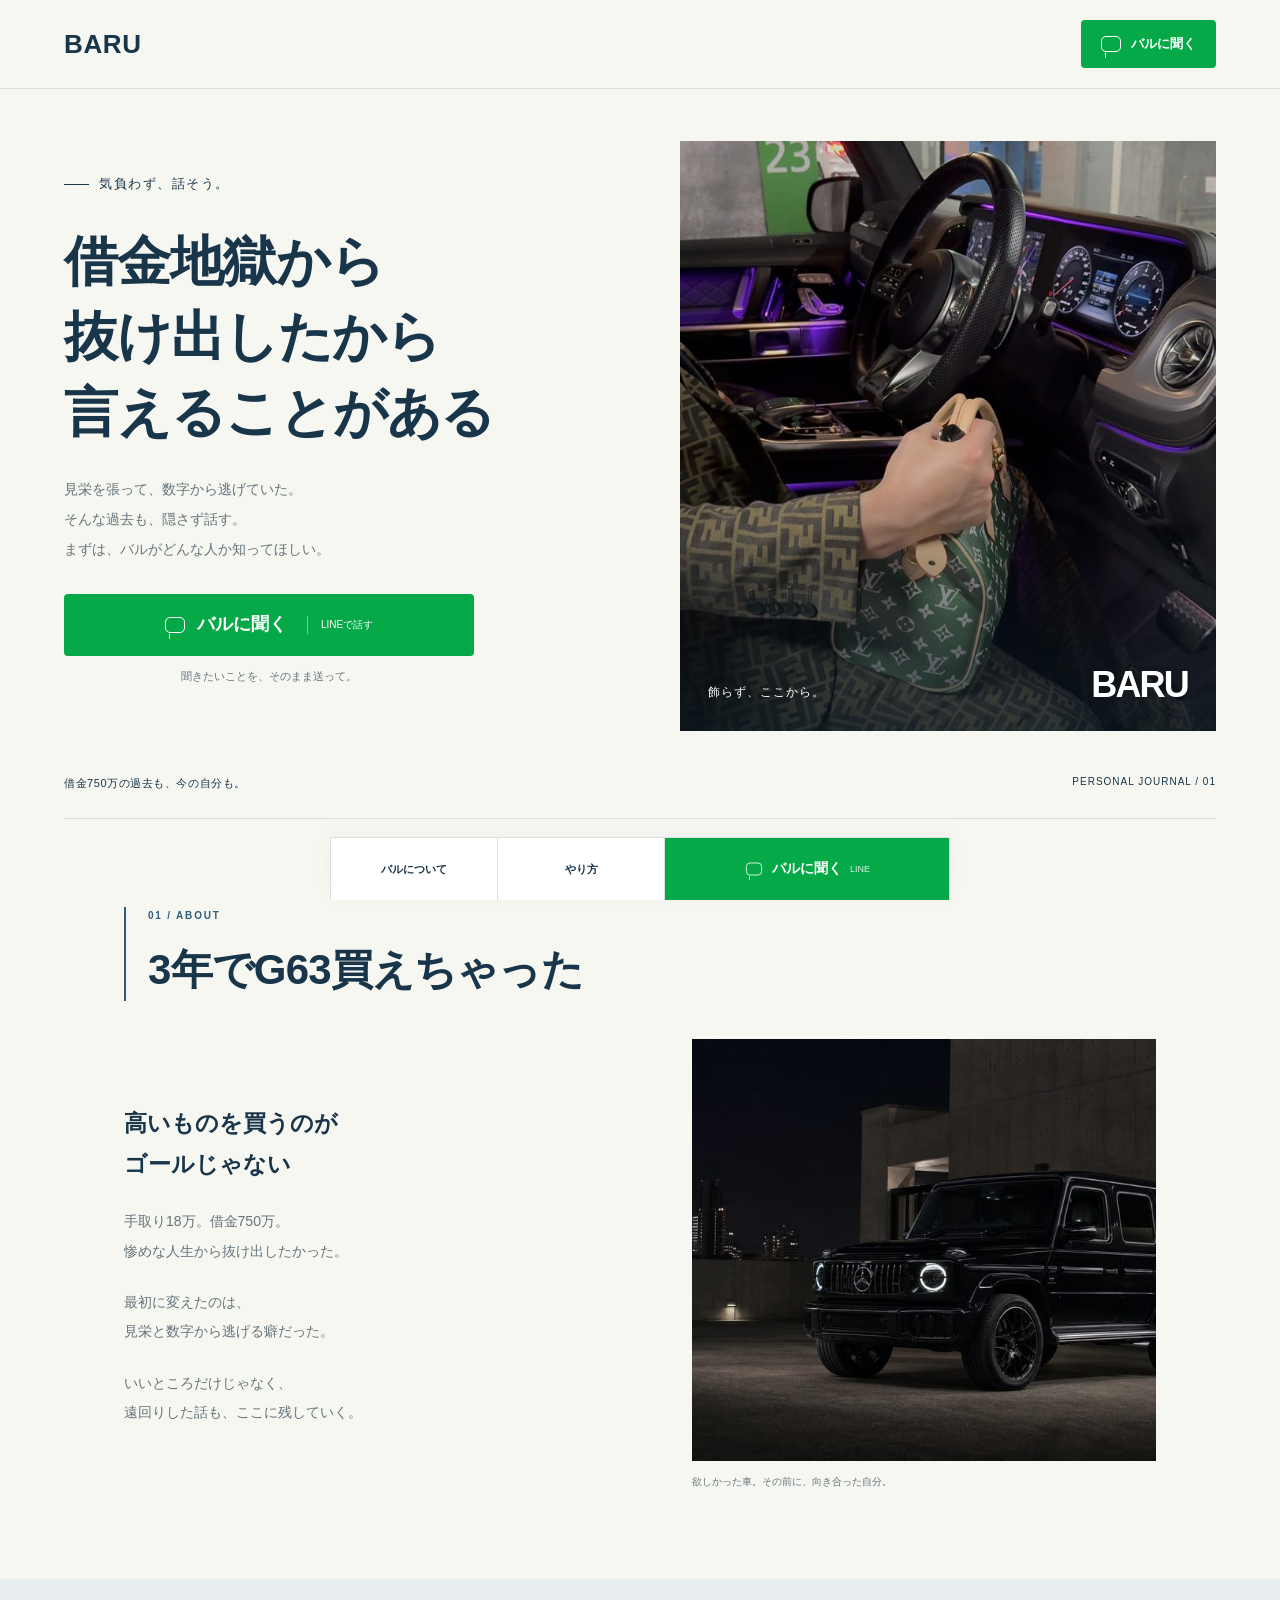
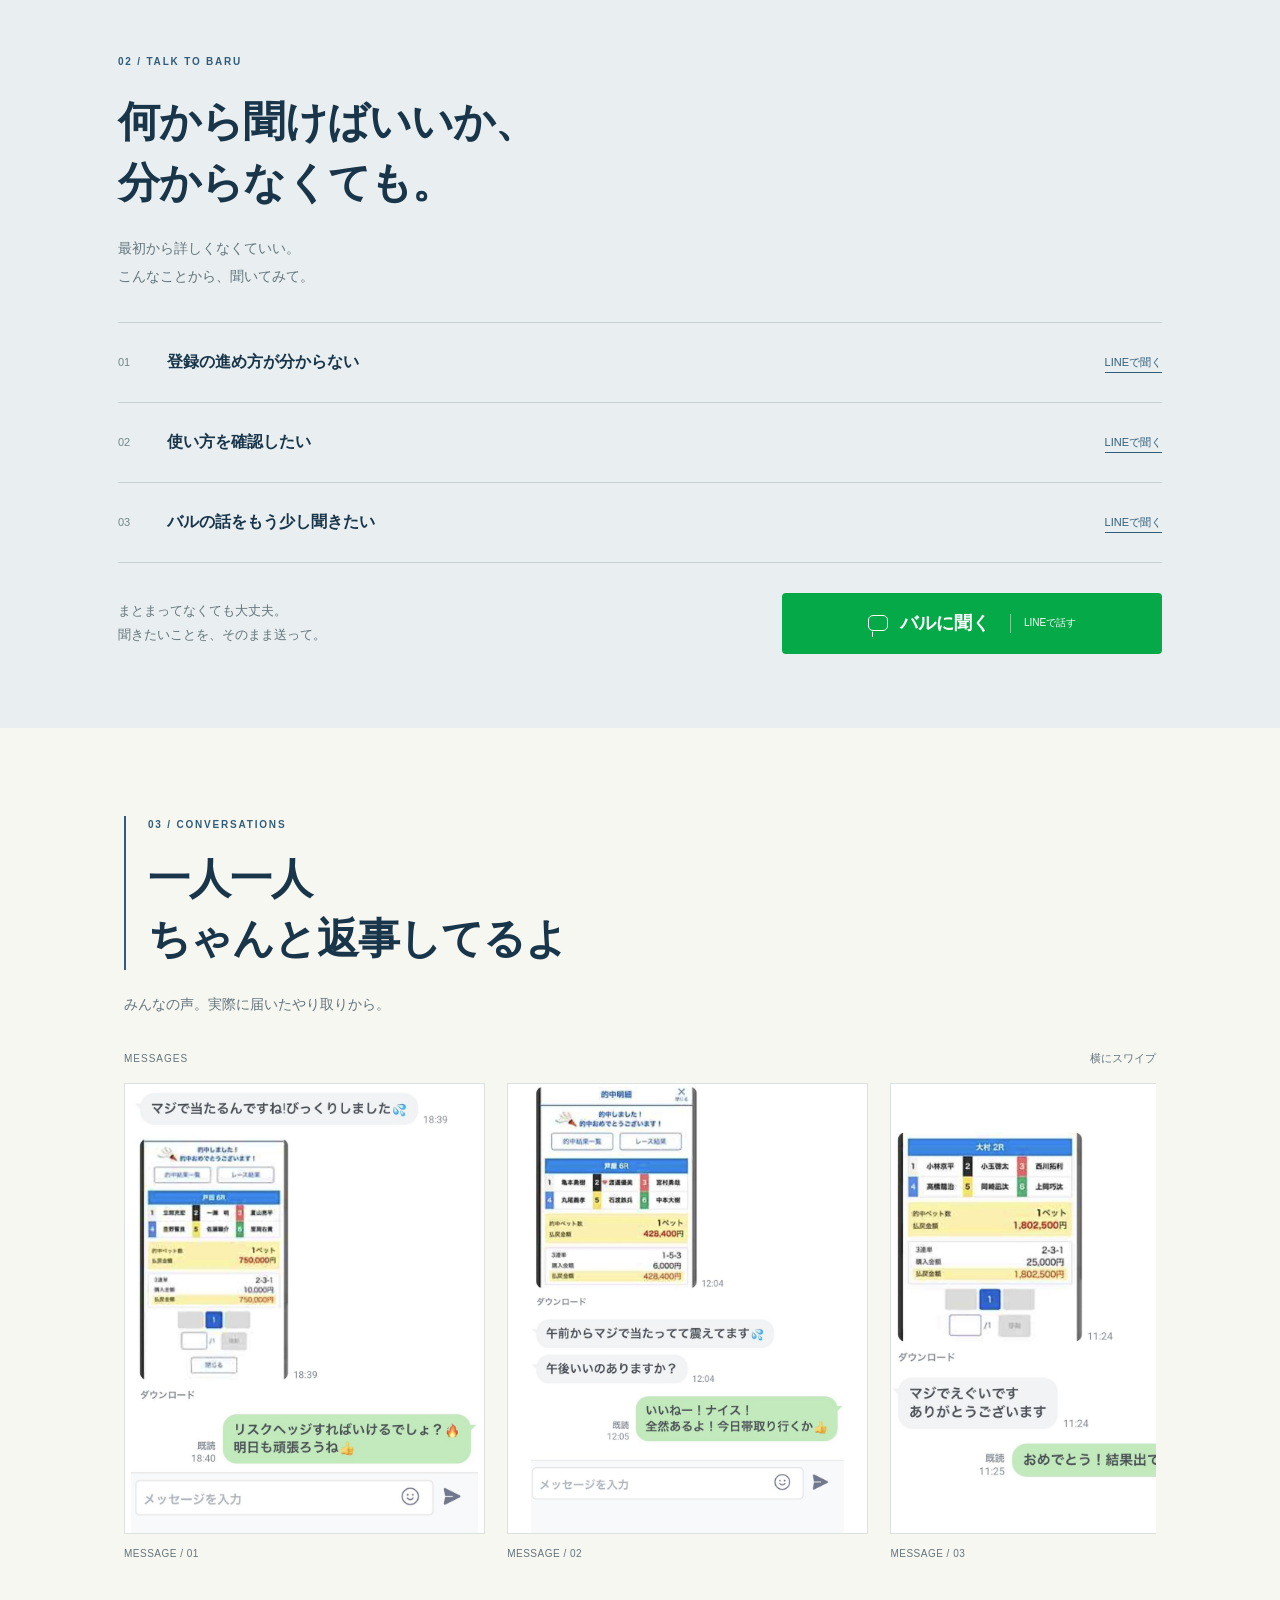
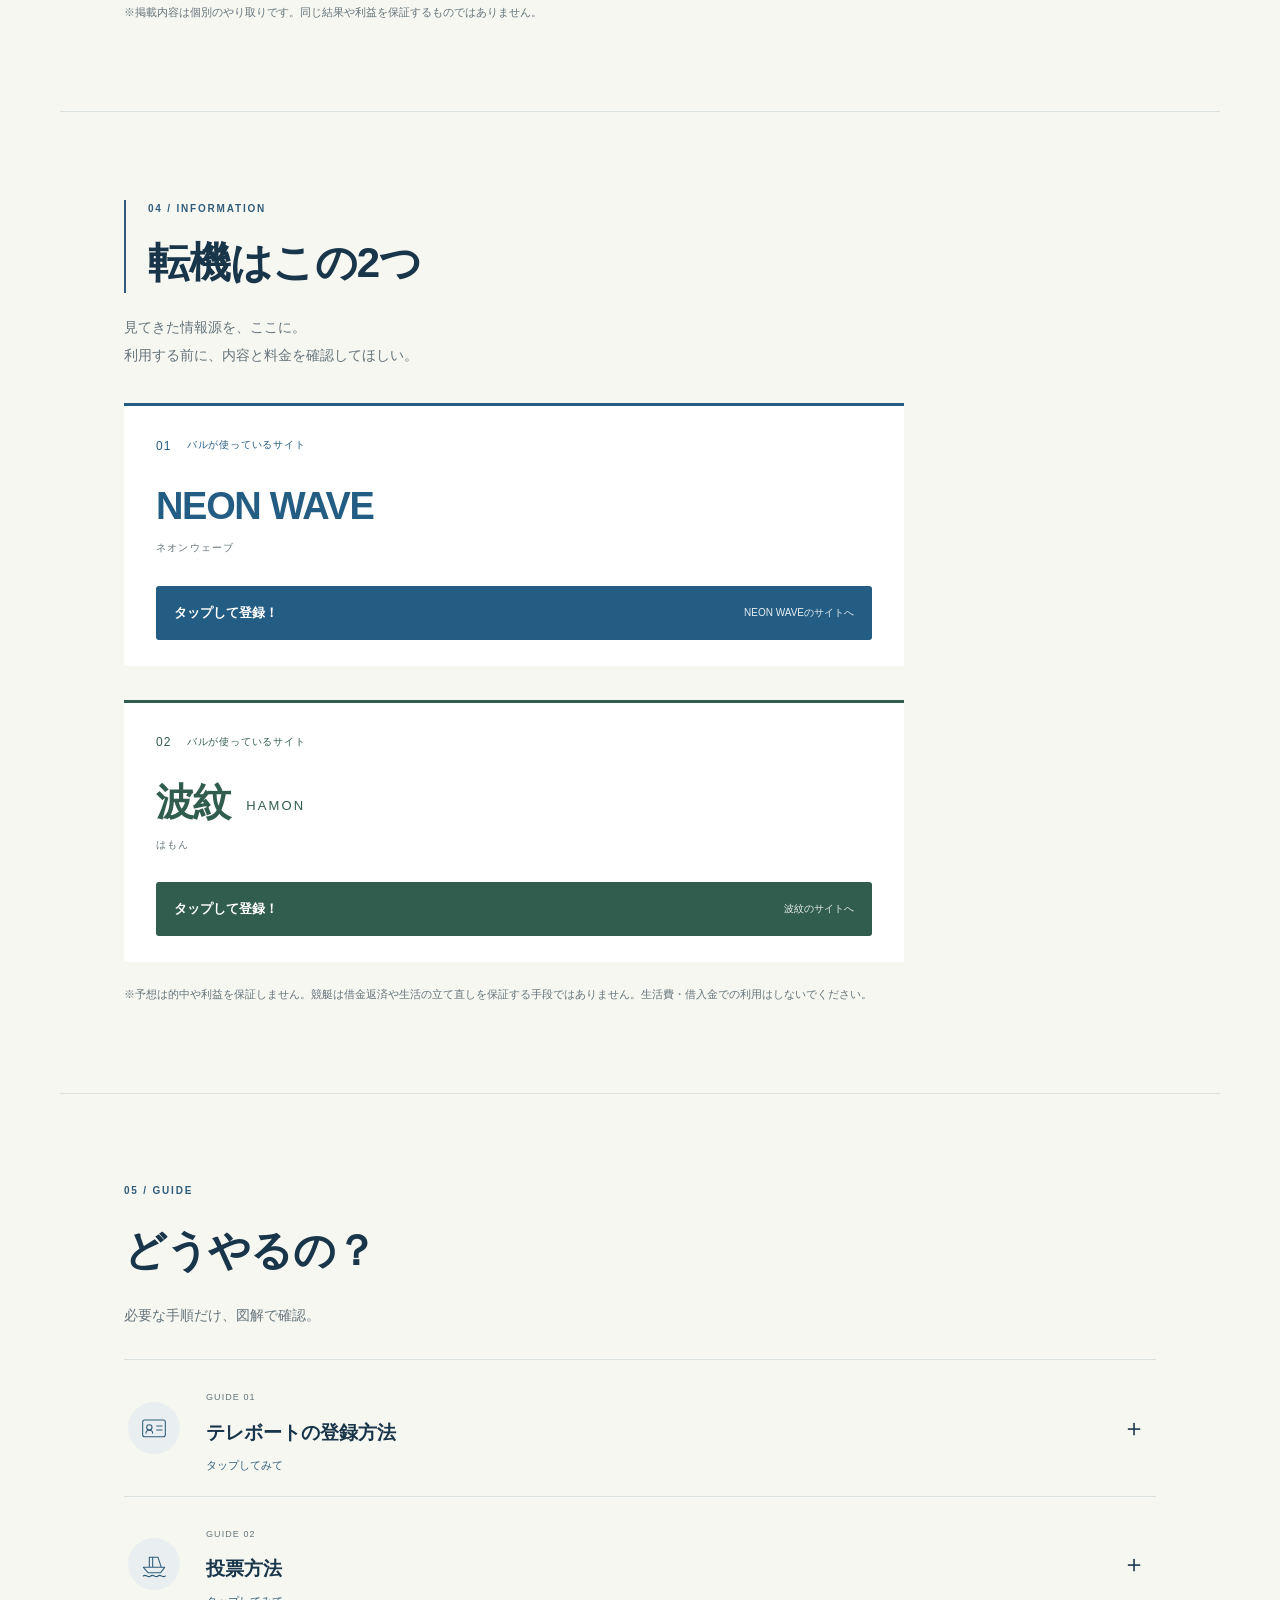
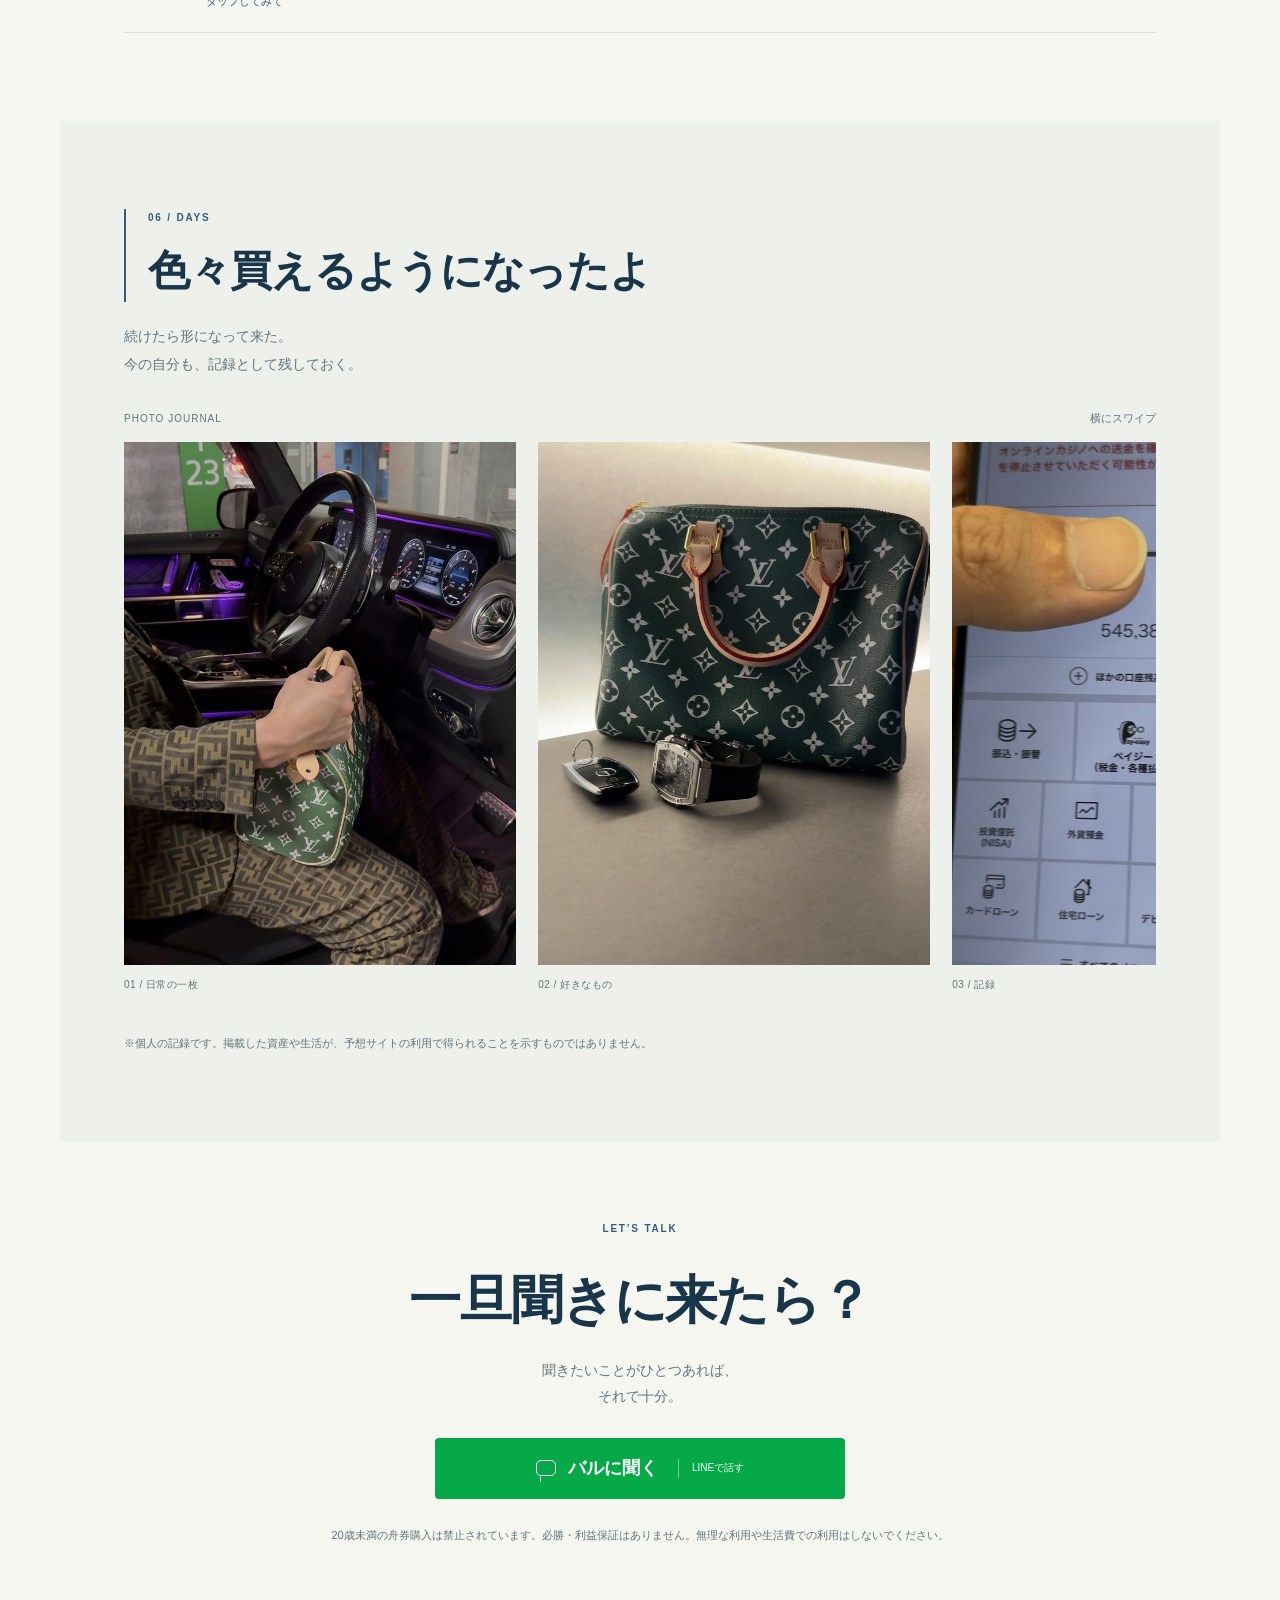
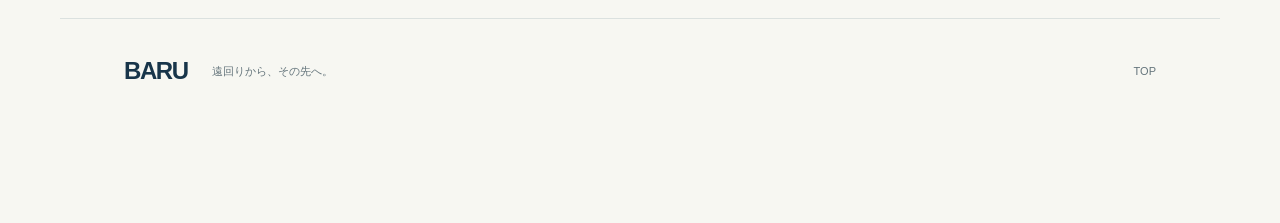
==== commit e5f196a0: "Add files via upload" ====
--- a/index.html
+++ b/index.html
@@ -6,13 +6,13 @@
 <meta name="theme-color" content="#18354a">
 <title>BARU | 借金地獄から抜け出したから言えることがある</title>
 <meta name="description" content="借金750万。見栄と数字から逃げていたバルの記録。登録や使い方の分からないことは、LINEでバルに聞く。">
-<link rel="stylesheet" href="./style.css">
+<link rel="stylesheet" href="./style.css?v=20261102-2">
 </head>
 <body>
 <a class="skip-link" href="#main">本文へ</a>
 <div class="site-shell">
 <header class="site-header">
-<a class="brand" href="#top">BARU<span class="brand-note">遠回りから、その先へ。</span></a>
+<a class="brand brand-wordmark" href="#top">BARU</a>
 <a class="header-cta" href="https://lin.ee/6KYOaDb" target="_blank" rel="noopener"><span class="chat-icon" aria-hidden="true"></span>バルに聞く</a>
 </header>
 <main id="main">
--- a/style.css
+++ b/style.css
@@ -23,5 +23,14 @@
 .recommend-editorial .site-link{display:flex;flex-wrap:wrap;align-items:center;justify-content:space-between;gap:4px 16px;min-height:54px;margin-top:28px;padding:13px 18px;border:0;border-radius:3px;background:var(--accent);color:#fff;font-size:13px}
 .recommend-editorial .site-link small{font-size:10px;font-weight:400;opacity:.9}
 @media(max-width:700px){.recommend-card.recommend-editorial{padding:24px 22px 22px}.recommend-name{margin-top:23px}.recommend-description{font-size:12px}.recommend-editorial .site-link{margin-top:23px;padding:13px 14px}.recommend-editorial .site-link small{font-size:9px}}
+:root{--font:-apple-system,BlinkMacSystemFont,"Segoe UI","Hiragino Sans",Meiryo,Arial,sans-serif}
+body{font-weight:400}
+h1,h2{font-weight:600;letter-spacing:-.02em}
+h1{font-size:clamp(38px,4.2vw,56px)}
+.site-header .brand-wordmark{display:inline-flex;flex-shrink:0;white-space:nowrap;min-height:48px;font-family:Arial,sans-serif;font-size:26px;font-weight:700;letter-spacing:.025em}
+.brand-note{display:none}
+.header-cta{flex-shrink:0;white-space:nowrap}
+.primary-cta,.guide-card b,.question-list b{letter-spacing:0;font-weight:600}
+@media(max-width:700px){h1{font-size:clamp(30px,8.5vw,44px)}h2{font-size:26px}.site-header{gap:12px;padding:10px 22px}.site-header .brand-wordmark{font-family:Arial,sans-serif;font-size:24px;letter-spacing:.025em;font-weight:700}.final-section h2{font-size:30px}}
 @media(prefers-reduced-motion:reduce){html{scroll-behavior:auto}}
 
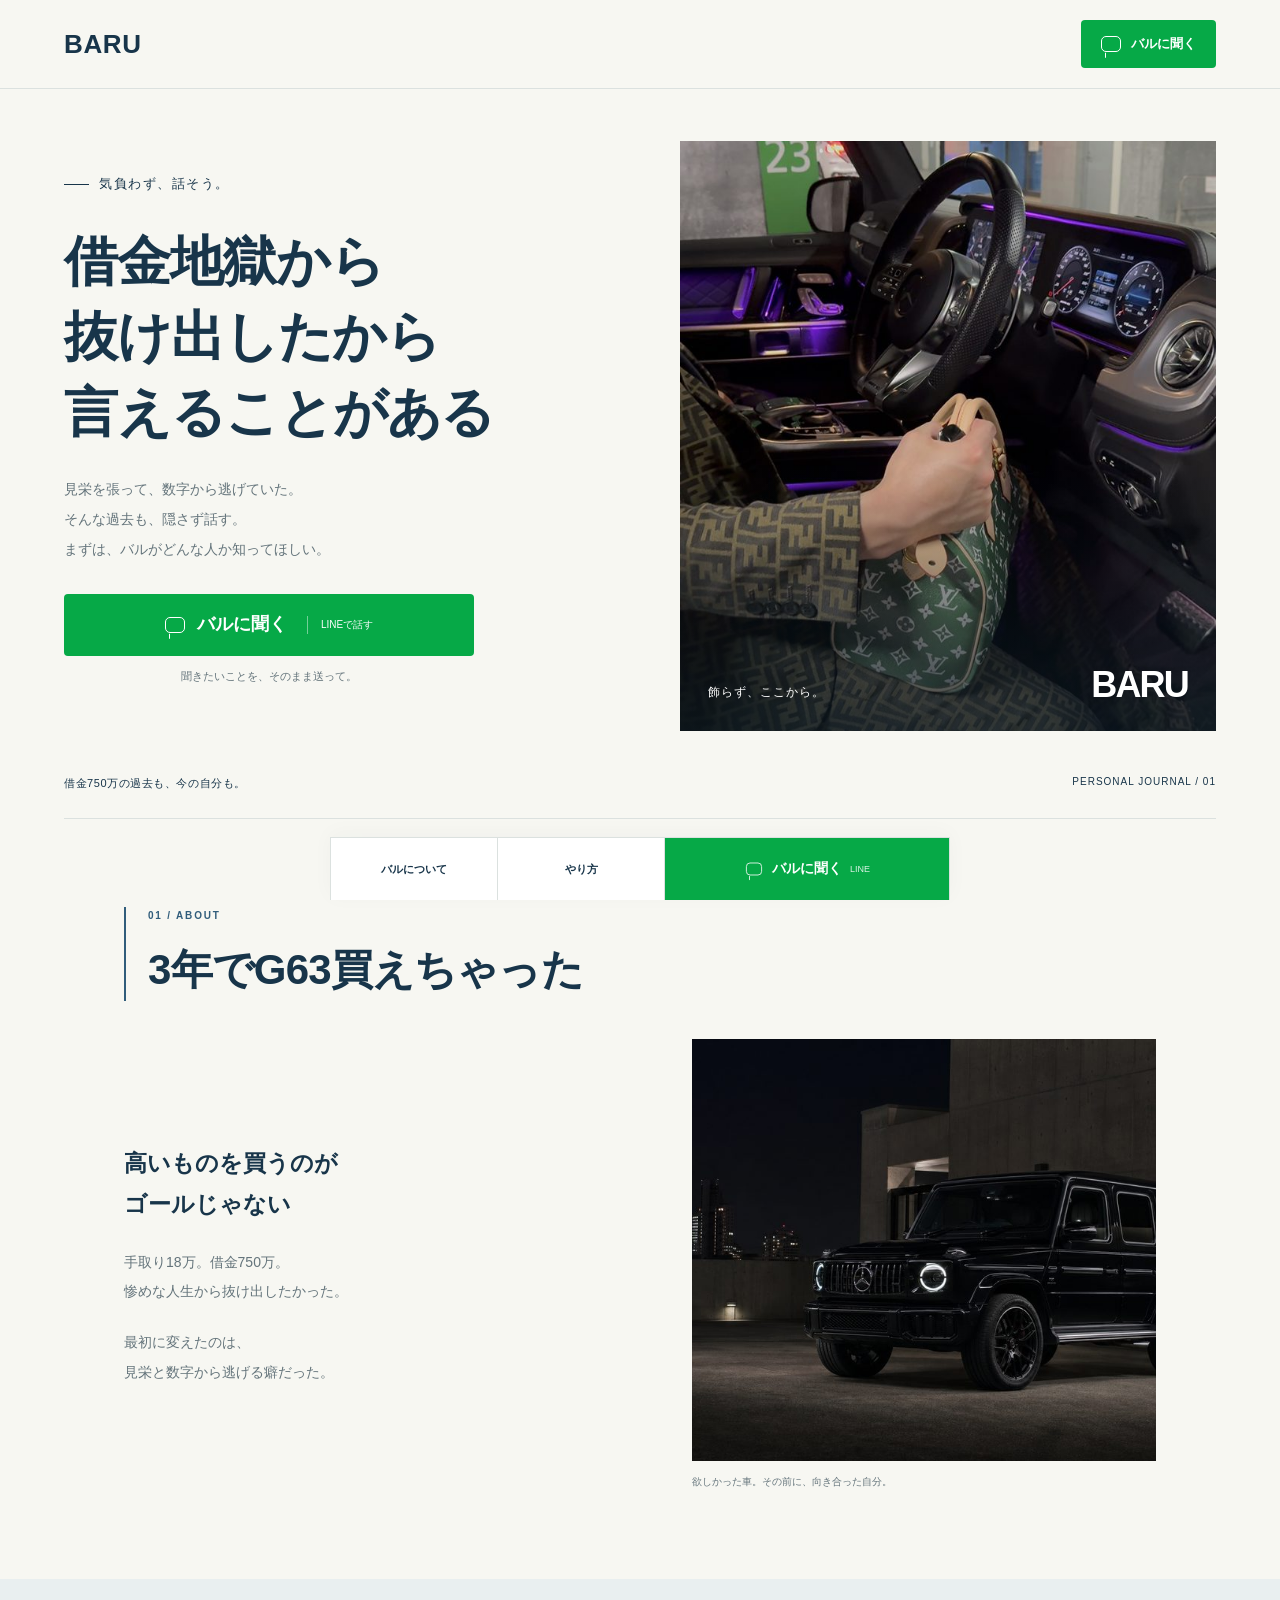
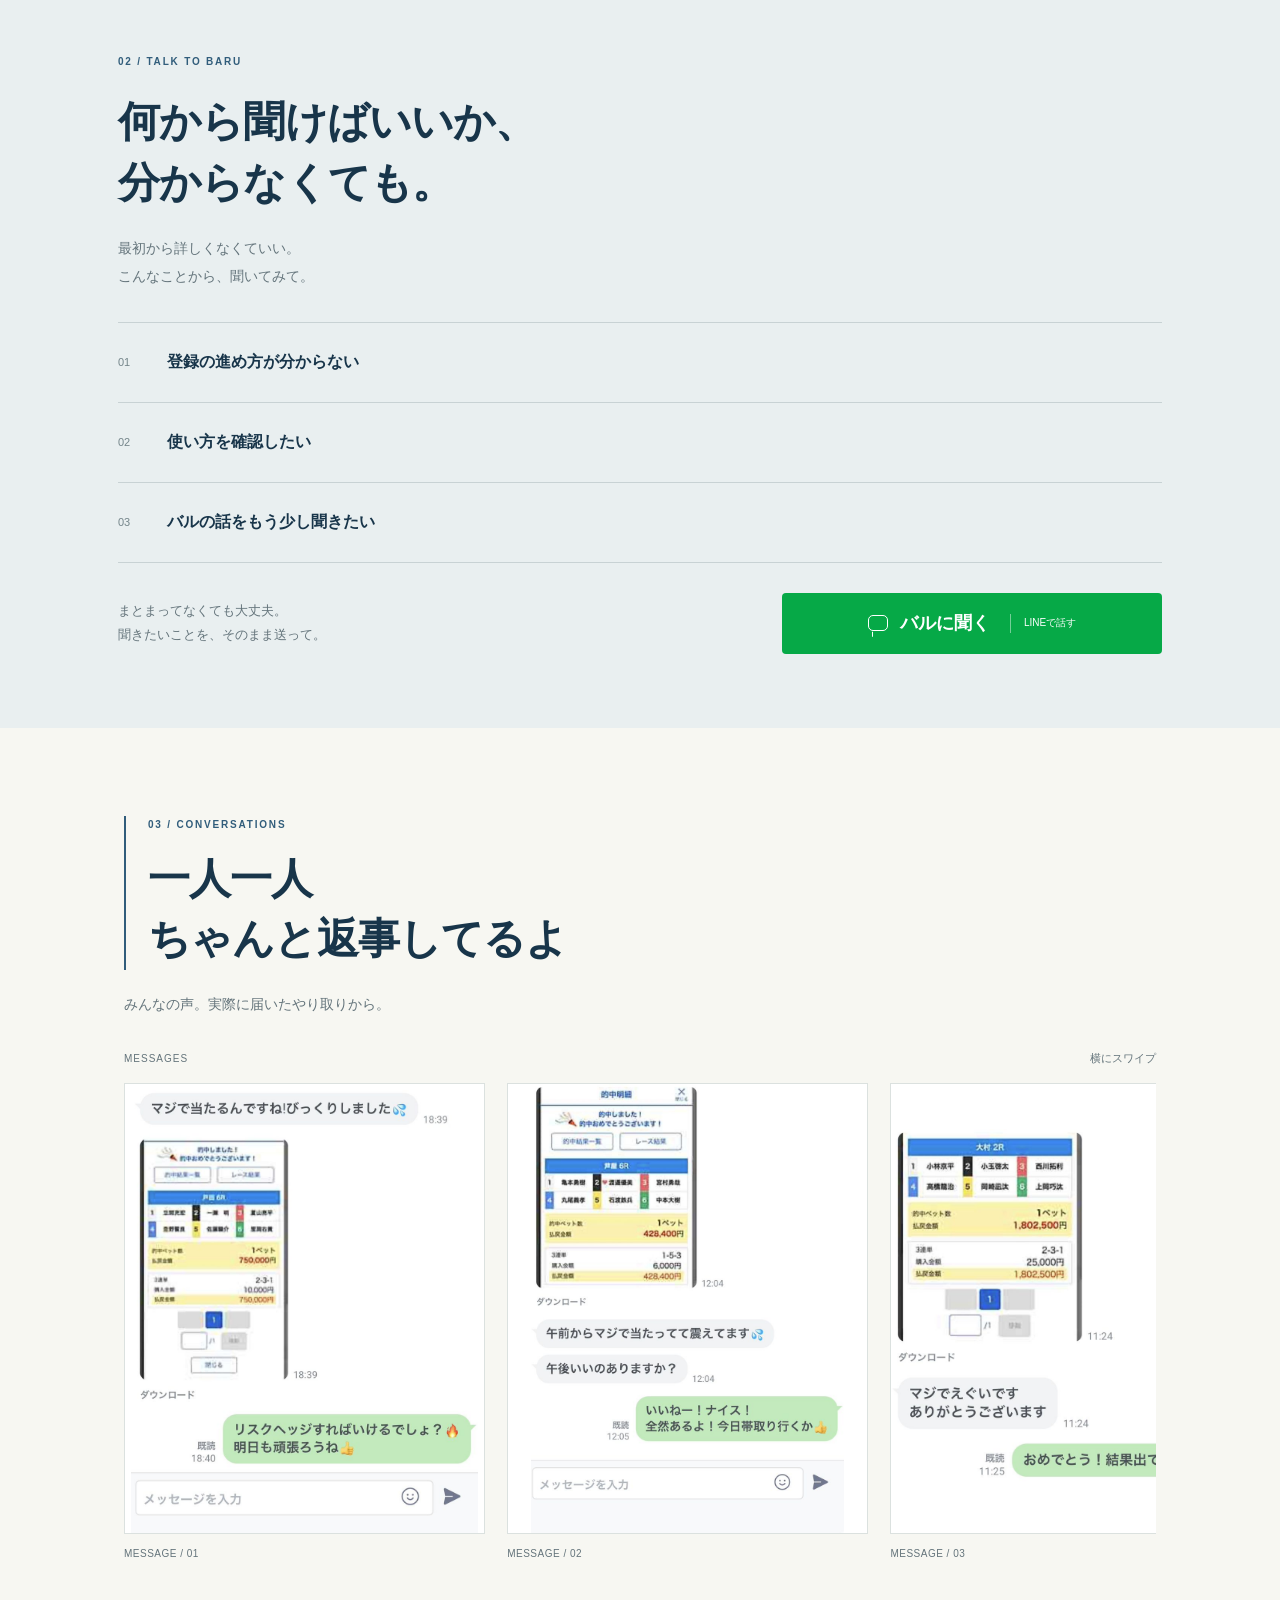
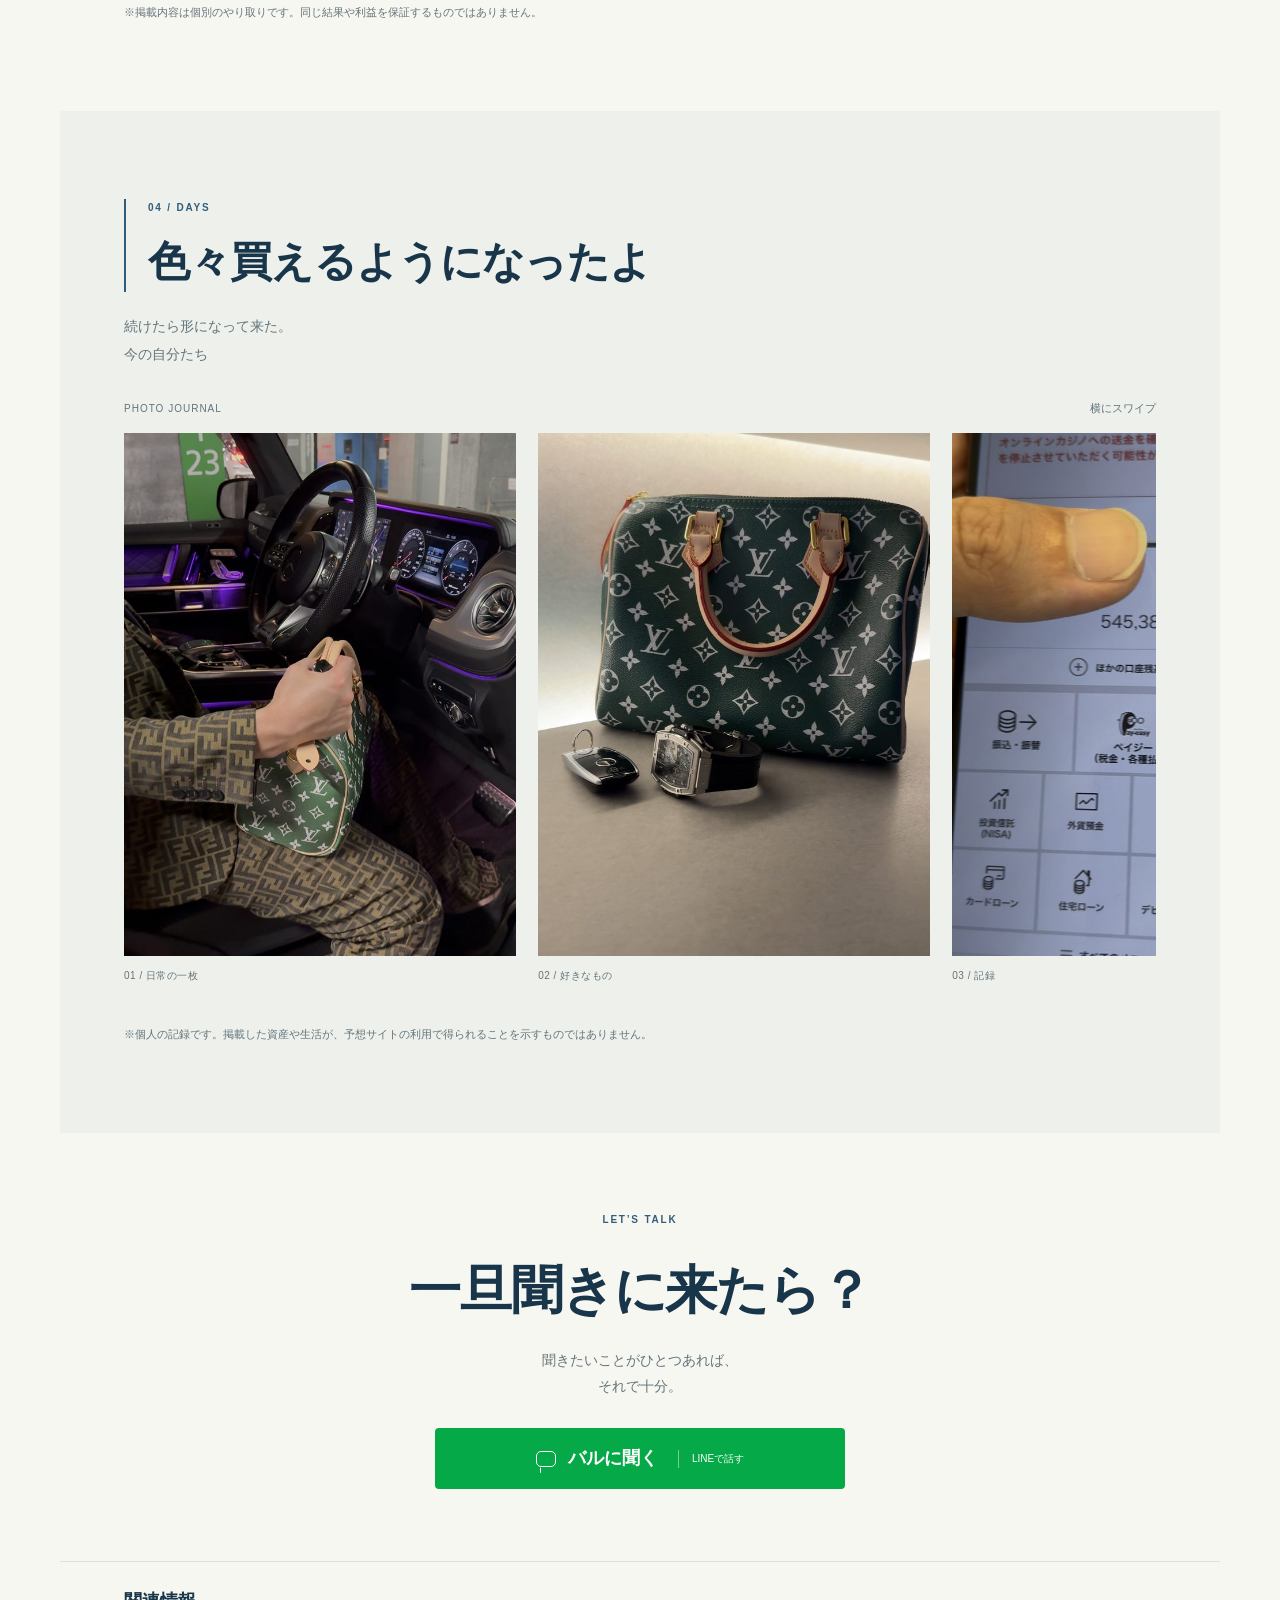
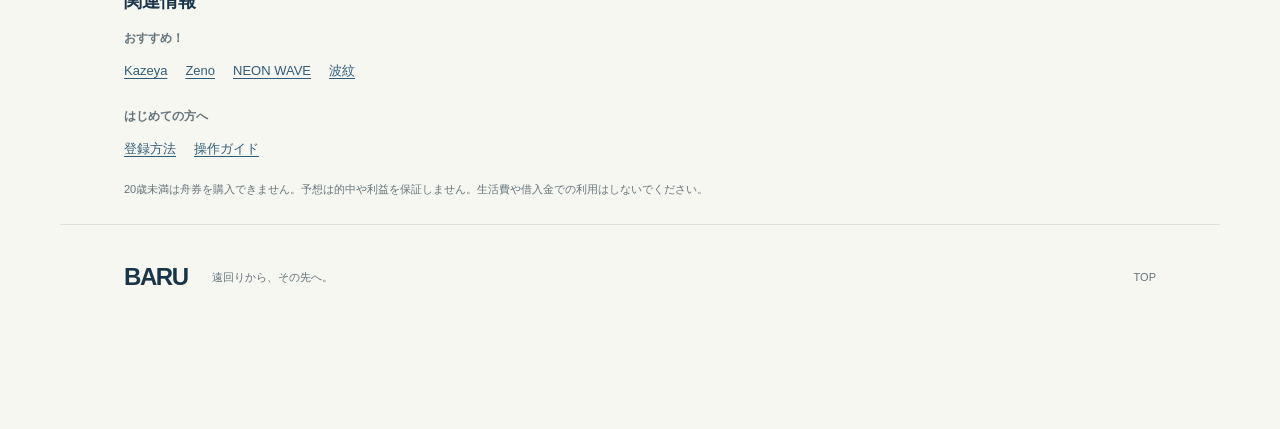
==== commit 3c92f475: "Add files via upload" ====
--- a/index.html
+++ b/index.html
@@ -7,6 +7,18 @@
 <title>BARU | 借金地獄から抜け出したから言えることがある</title>
 <meta name="description" content="借金750万。見栄と数字から逃げていたバルの記録。登録や使い方の分からないことは、LINEでバルに聞く。">
 <link rel="stylesheet" href="./style.css?v=20261102-2">
+<style>
+  .question-examples{list-style:none;padding:0;margin-bottom:0}
+  .question-examples li{display:grid;grid-template-columns:35px minmax(0,1fr);align-items:center;gap:14px;min-height:80px;padding:15px 0;border-bottom:1px solid #c8d2d4}
+  .question-examples li>span{font:11px Arial,sans-serif;color:#74858a}
+  @media(max-width:700px){.question-examples li{grid-template-columns:23px minmax(0,1fr);gap:9px;min-height:72px}}
+  .section.related-section{padding-block:26px 24px;border-top:1px solid var(--border)}
+  .related-section h2{font-size:18px;letter-spacing:0}
+  .related-section h3{margin:12px 0 0;font-size:12px;color:var(--muted);font-weight:600}
+  .related-section ul{display:flex;flex-wrap:wrap;gap:0 18px;list-style:none;margin:0;padding:0}
+  .related-section a{display:inline-flex;align-items:center;min-height:44px;color:var(--blue);font-size:13px;text-decoration:underline;text-underline-offset:3px}
+  .related-section .safety-note{margin-top:8px;font-size:11px}
+</style>
 </head>
 <body>
 <a class="skip-link" href="#main">本文へ</a>
@@ -34,7 +46,7 @@
 <section class="section about-section" id="about">
 <div class="section-heading"><p class="label">01 / ABOUT</p><h2>3年でG63買えちゃった</h2></div>
 <div class="about-layout">
-<div class="story-copy"><p class="lead">高いものを買うのが<br>ゴールじゃない</p><p>手取り18万。借金750万。<br>惨めな人生から抜け出したかった。</p><p>最初に変えたのは、<br>見栄と数字から逃げる癖だった。</p><p>いいところだけじゃなく、<br>遠回りした話も、ここに残していく。</p></div>
+<div class="story-copy"><p class="lead">高いものを買うのが<br>ゴールじゃない</p><p>手取り18万。借金750万。<br>惨めな人生から抜け出したかった。</p><p>最初に変えたのは、<br>見栄と数字から逃げる癖だった。</p></div>
 <figure class="about-photo"><img src="./hero-g63-v2.jpg" loading="lazy" alt="夜のG63"><figcaption>欲しかった車。その前に、向き合った自分。</figcaption></figure>
 </div>
 </section>
@@ -43,11 +55,11 @@
 <p class="label">02 / TALK TO BARU</p>
 <h2>何から聞けばいいか、<br>分からなくても。</h2>
 <p class="section-intro">最初から詳しくなくていい。<br>こんなことから、聞いてみて。</p>
-<div class="question-list">
-<a href="https://lin.ee/6KYOaDb" target="_blank" rel="noopener"><span>01</span><b>登録の進め方が分からない</b><small>LINEで聞く</small></a>
-<a href="https://lin.ee/6KYOaDb" target="_blank" rel="noopener"><span>02</span><b>使い方を確認したい</b><small>LINEで聞く</small></a>
-<a href="https://lin.ee/6KYOaDb" target="_blank" rel="noopener"><span>03</span><b>バルの話をもう少し聞きたい</b><small>LINEで聞く</small></a>
-</div>
+<ul class="question-list question-examples">
+<li><span aria-hidden="true">01</span><b>登録の進め方が分からない</b></li>
+<li><span aria-hidden="true">02</span><b>使い方を確認したい</b></li>
+<li><span aria-hidden="true">03</span><b>バルの話をもう少し聞きたい</b></li>
+</ul>
 <div class="support-bottom"><p>まとまってなくても大丈夫。<br>聞きたいことを、そのまま送って。</p><a class="primary-cta line-cta" href="https://lin.ee/6KYOaDb" target="_blank" rel="noopener"><span class="chat-icon" aria-hidden="true"></span>バルに聞く<span class="cta-platform">LINEで話す</span></a></div>
 </section>
 
@@ -64,35 +76,9 @@
 <p class="safety-note">※掲載内容は個別のやり取りです。同じ結果や利益を保証するものではありません。</p>
 </section>
 
-<section class="section turning-section" id="turning">
-<div class="section-heading"><p class="label">04 / INFORMATION</p><h2>転機はこの2つ</h2></div>
-<p class="section-intro">見てきた情報源を、ここに。<br>利用する前に、内容と料金を確認してほしい。</p>
-<div class="recommend-grid">
-<a class="recommend-card recommend-editorial recommend-neon" href="https://neon-wave.net/?m=ghxr1" target="_blank" rel="noopener" aria-label="NEON WAVEに登録する（外部サイト）">
-  <div class="recommend-meta"><span>01</span><small>バルが使っているサイト</small></div>
-  <div class="recommend-name"><b>NEON WAVE</b><span>ネオンウェーブ</span></div>
-  <span class="site-link">タップして登録！<small>NEON WAVEのサイトへ</small></span>
-</a>
-<a class="recommend-card recommend-editorial recommend-hamon" href="https://hamon-boat.com/?m=hnHxA" target="_blank" rel="noopener" aria-label="波紋に登録する（外部サイト）">
-  <div class="recommend-meta"><span>02</span><small>バルが使っているサイト</small></div>
-  <div class="recommend-name"><b>波紋<span>HAMON</span></b><span>はもん</span></div>
-  <span class="site-link">タップして登録！<small>波紋のサイトへ</small></span>
-</a>
-</div>
-<p class="safety-note">※予想は的中や利益を保証しません。競艇は借金返済や生活の立て直しを保証する手段ではありません。生活費・借入金での利用はしないでください。</p>
-</section>
-
-<section class="section how-section" id="how">
-<p class="label">05 / GUIDE</p><h2>どうやるの？</h2><p class="section-intro">必要な手順だけ、図解で確認。</p>
-<div class="guide-grid">
-<a class="guide-card" href="./register.html"><span class="guide-icon" aria-hidden="true"><svg viewBox="0 0 48 48" fill="none"><rect x="7" y="12" width="34" height="25" rx="3"/><circle cx="17" cy="23" r="4"/><path d="M12 32c0-6 10-6 10 0M28 21h8M28 27h8"/></svg></span><div><span class="guide-label">GUIDE 01</span><b>テレボートの登録方法</b><p>タップしてみて</p></div><span class="guide-action" aria-hidden="true">＋</span></a>
-<a class="guide-card" href="./vote.html"><span class="guide-icon" aria-hidden="true"><svg viewBox="0 0 48 48" fill="none"><path d="M8 29h32l-6 8H15l-7-8ZM17 29V14h13l5 15M22 14v15M8 42c4-4 7 4 11 0s7 4 11 0 7 4 11 0"/></svg></span><div><span class="guide-label">GUIDE 02</span><b>投票方法</b><p>タップしてみて</p></div><span class="guide-action" aria-hidden="true">＋</span></a>
-</div>
-</section>
-
 <section class="section view-section" id="daily">
-<div class="section-heading"><p class="label">06 / DAYS</p><h2>色々買えるようになったよ</h2></div>
-<p class="section-intro">続けたら形になって来た。<br>今の自分も、記録として残しておく。</p>
+<div class="section-heading"><p class="label">04 / DAYS</p><h2>色々買えるようになったよ</h2></div>
+<p class="section-intro">続けたら形になって来た。<br>今の自分たち</p>
 <div class="slider-heading"><span>PHOTO JOURNAL</span><span>横にスワイプ</span></div>
 <div class="result-slider" tabindex="0" role="region" aria-label="バルの日常写真・横にスクロール">
 <figure class="result-card"><img src="./result-g63-interior.jpg" loading="lazy" alt="G63の車内"><figcaption>01 / 日常の一枚</figcaption></figure>
@@ -106,7 +92,23 @@
 <section class="section final-section">
 <p class="label">LET’S TALK</p><h2>一旦聞きに来たら？</h2><p>聞きたいことがひとつあれば、<br>それで十分。</p>
 <a class="primary-cta line-cta" href="https://lin.ee/6KYOaDb" target="_blank" rel="noopener"><span class="chat-icon" aria-hidden="true"></span>バルに聞く<span class="cta-platform">LINEで話す</span></a>
-<p class="safety-note">20歳未満の舟券購入は禁止されています。必勝・利益保証はありません。無理な利用や生活費での利用はしないでください。</p>
+</section>
+
+<section class="section related-section" id="turning" aria-labelledby="related-title">
+  <h2 id="related-title">関連情報</h2>
+  <h3>おすすめ！</h3>
+  <ul>
+    <li><a href="https://kazeya-boat.jp/?m=kahdgd" target="_blank" rel="noopener">Kazeya</a></li>
+    <li><a href="https://boat-zeno.com/?m=7zsyT" target="_blank" rel="noopener">Zeno</a></li>
+    <li><a href="https://neon-wave.net/?m=ghxr1" target="_blank" rel="noopener">NEON WAVE</a></li>
+    <li><a href="https://hamon-boat.com/?m=hnHxA" target="_blank" rel="noopener">波紋</a></li>
+  </ul>
+  <h3 id="how">はじめての方へ</h3>
+  <ul>
+    <li><a href="./register.html">登録方法</a></li>
+    <li><a href="./vote.html">操作ガイド</a></li>
+  </ul>
+  <p class="safety-note">20歳未満は舟券を購入できません。予想は的中や利益を保証しません。生活費や借入金での利用はしないでください。</p>
 </section>
 </main>
 <footer class="footer"><b>BARU</b><span>遠回りから、その先へ。</span><a href="#top">TOP</a></footer>
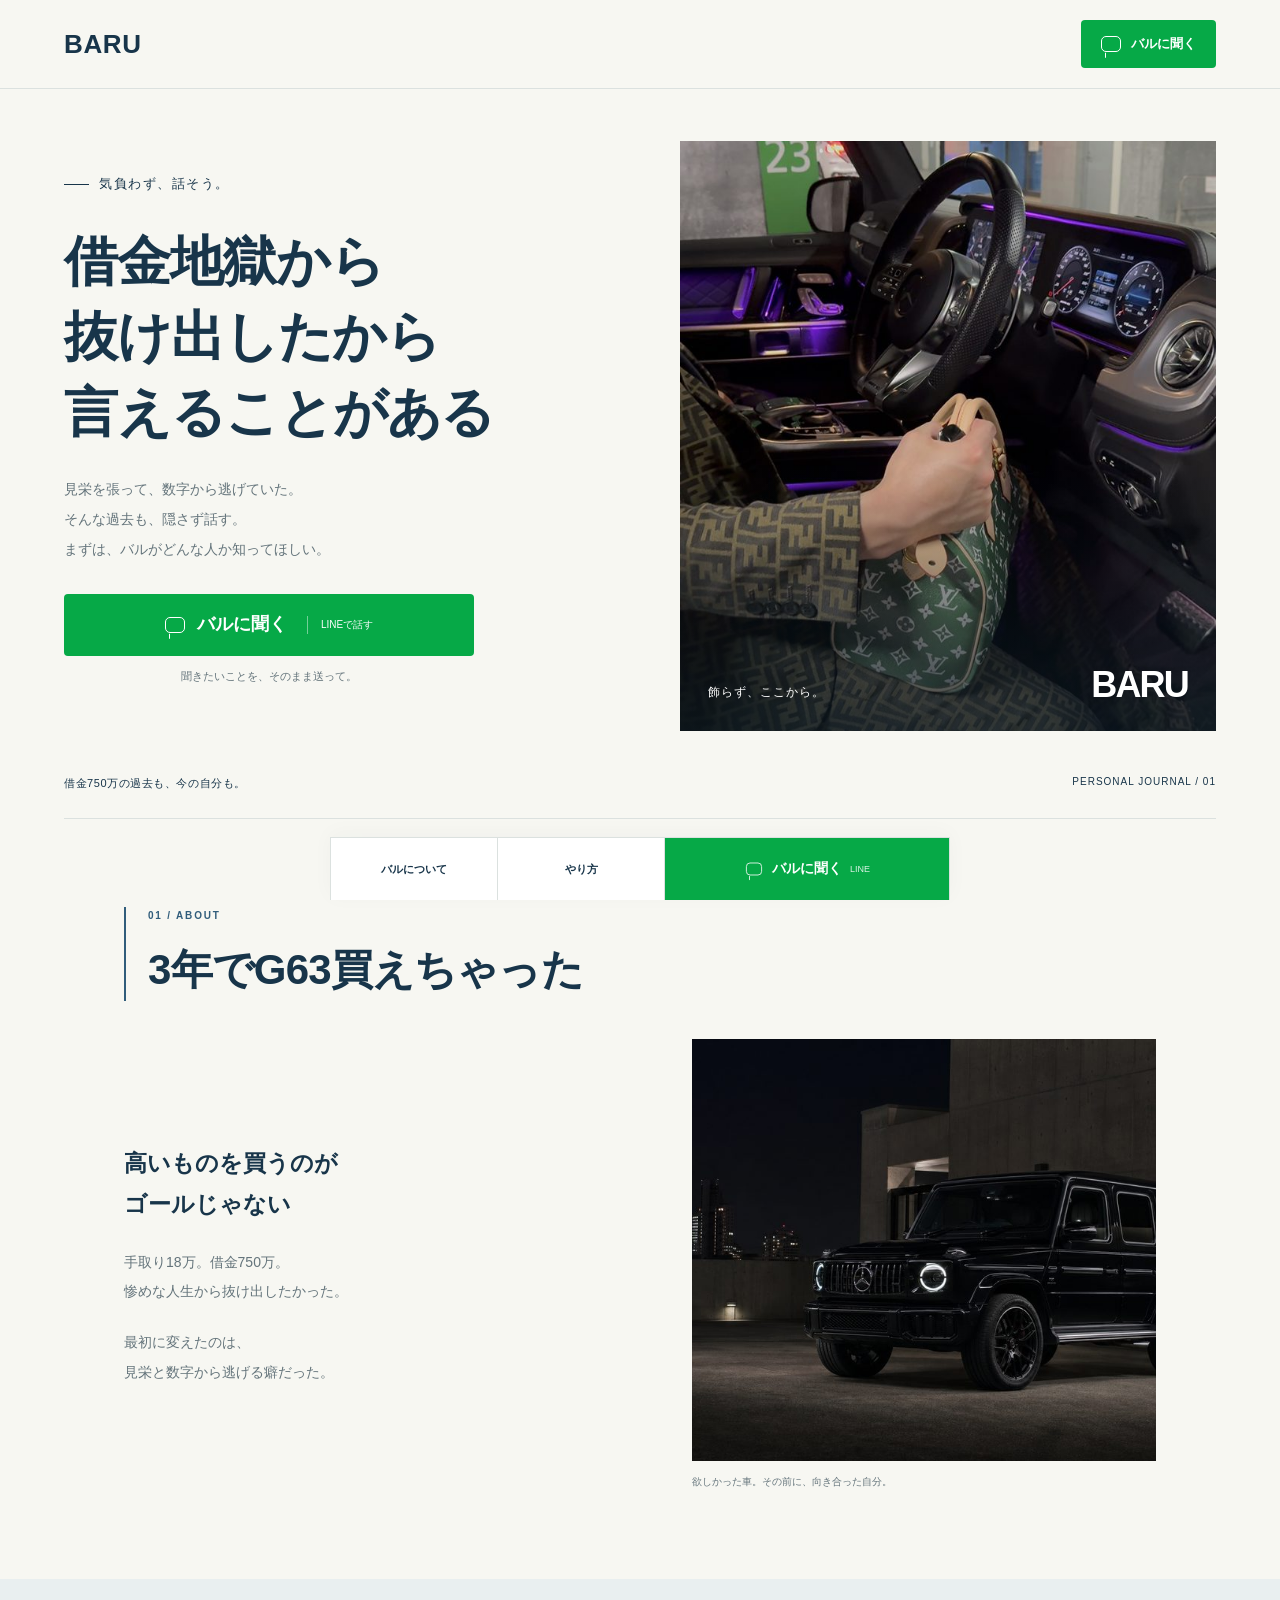
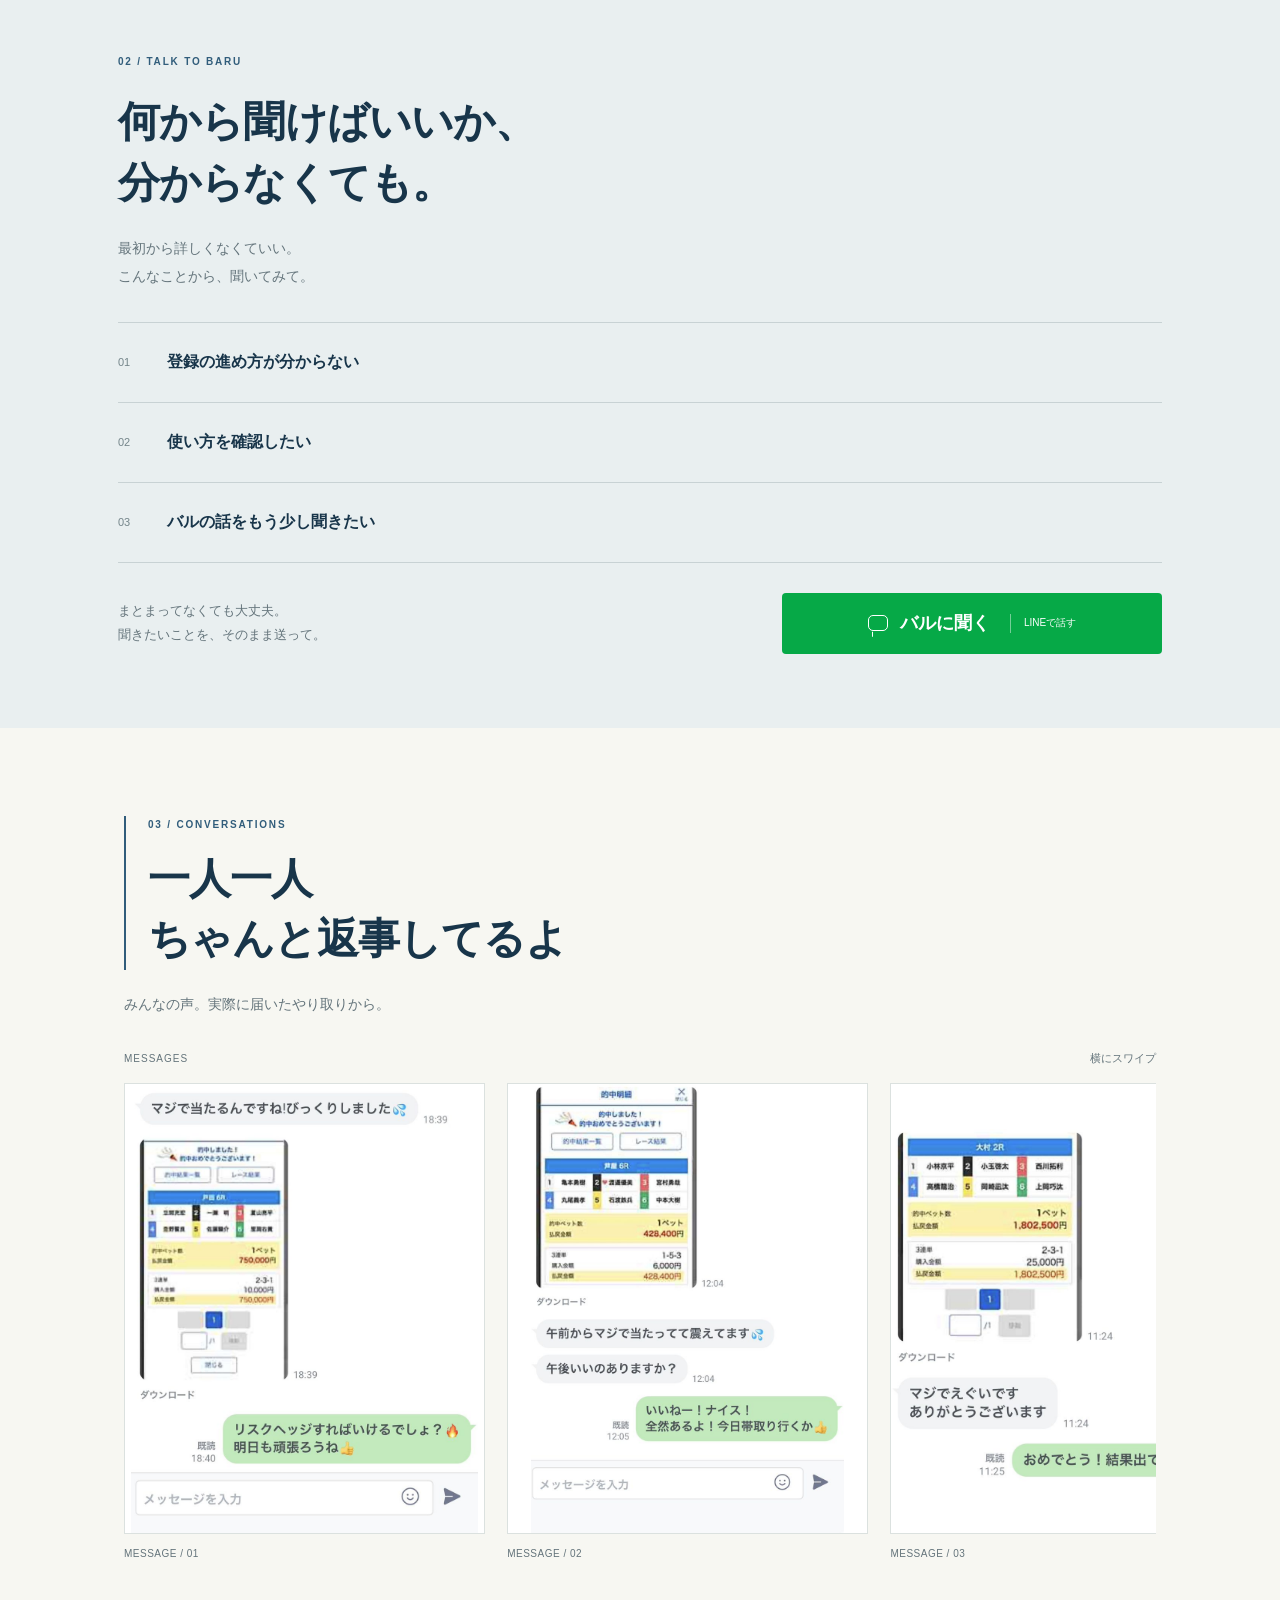
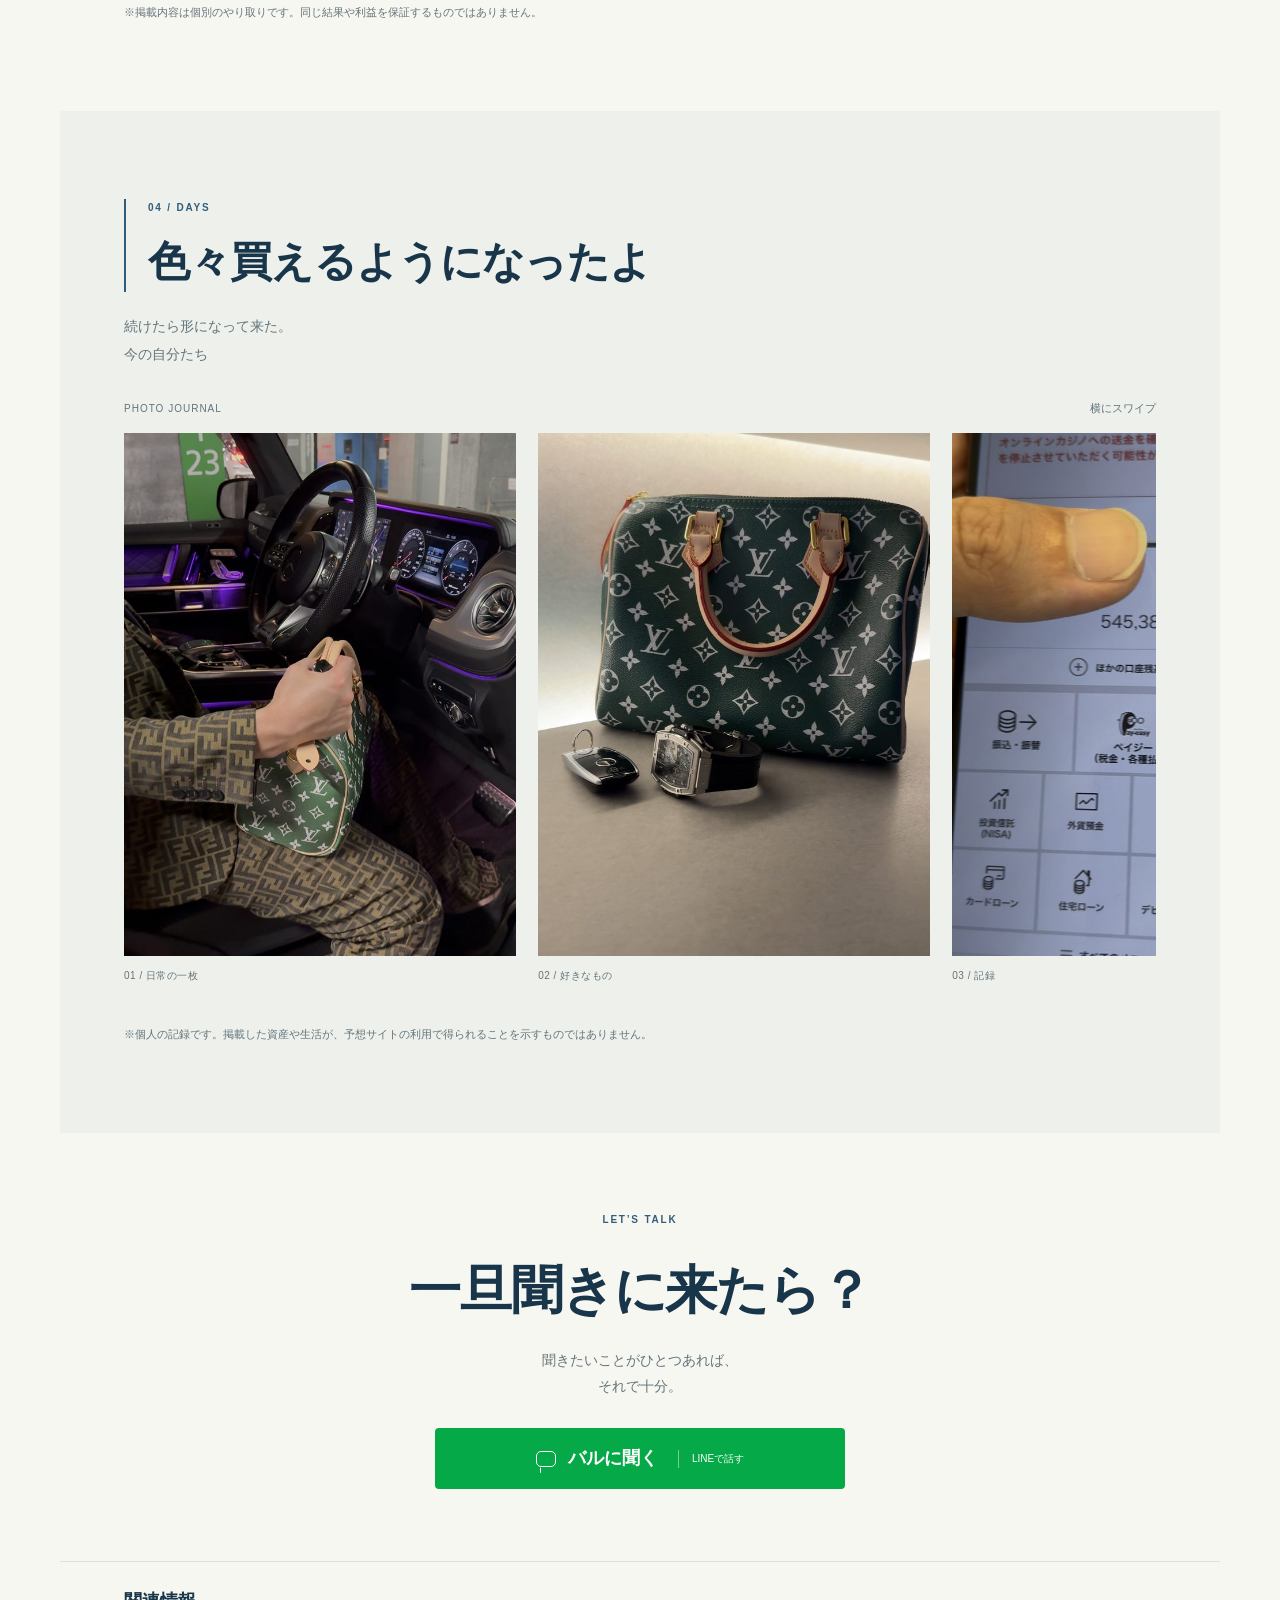
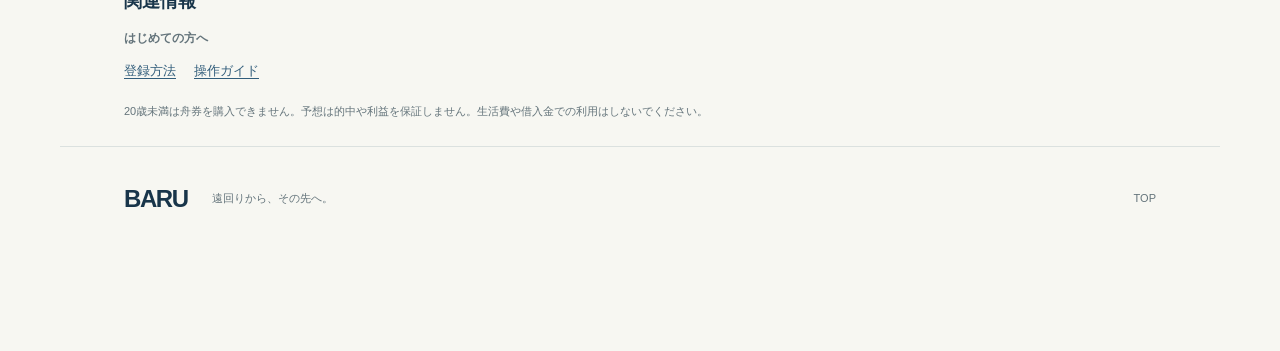
==== commit b2bb52ab: "Add files via upload" ====
--- a/index.html
+++ b/index.html
@@ -96,13 +96,6 @@
 
 <section class="section related-section" id="turning" aria-labelledby="related-title">
   <h2 id="related-title">関連情報</h2>
-  <h3>おすすめ！</h3>
-  <ul>
-    <li><a href="https://kazeya-boat.jp/?m=kahdgd" target="_blank" rel="noopener">Kazeya</a></li>
-    <li><a href="https://boat-zeno.com/?m=7zsyT" target="_blank" rel="noopener">Zeno</a></li>
-    <li><a href="https://neon-wave.net/?m=ghxr1" target="_blank" rel="noopener">NEON WAVE</a></li>
-    <li><a href="https://hamon-boat.com/?m=hnHxA" target="_blank" rel="noopener">波紋</a></li>
-  </ul>
   <h3 id="how">はじめての方へ</h3>
   <ul>
     <li><a href="./register.html">登録方法</a></li>
